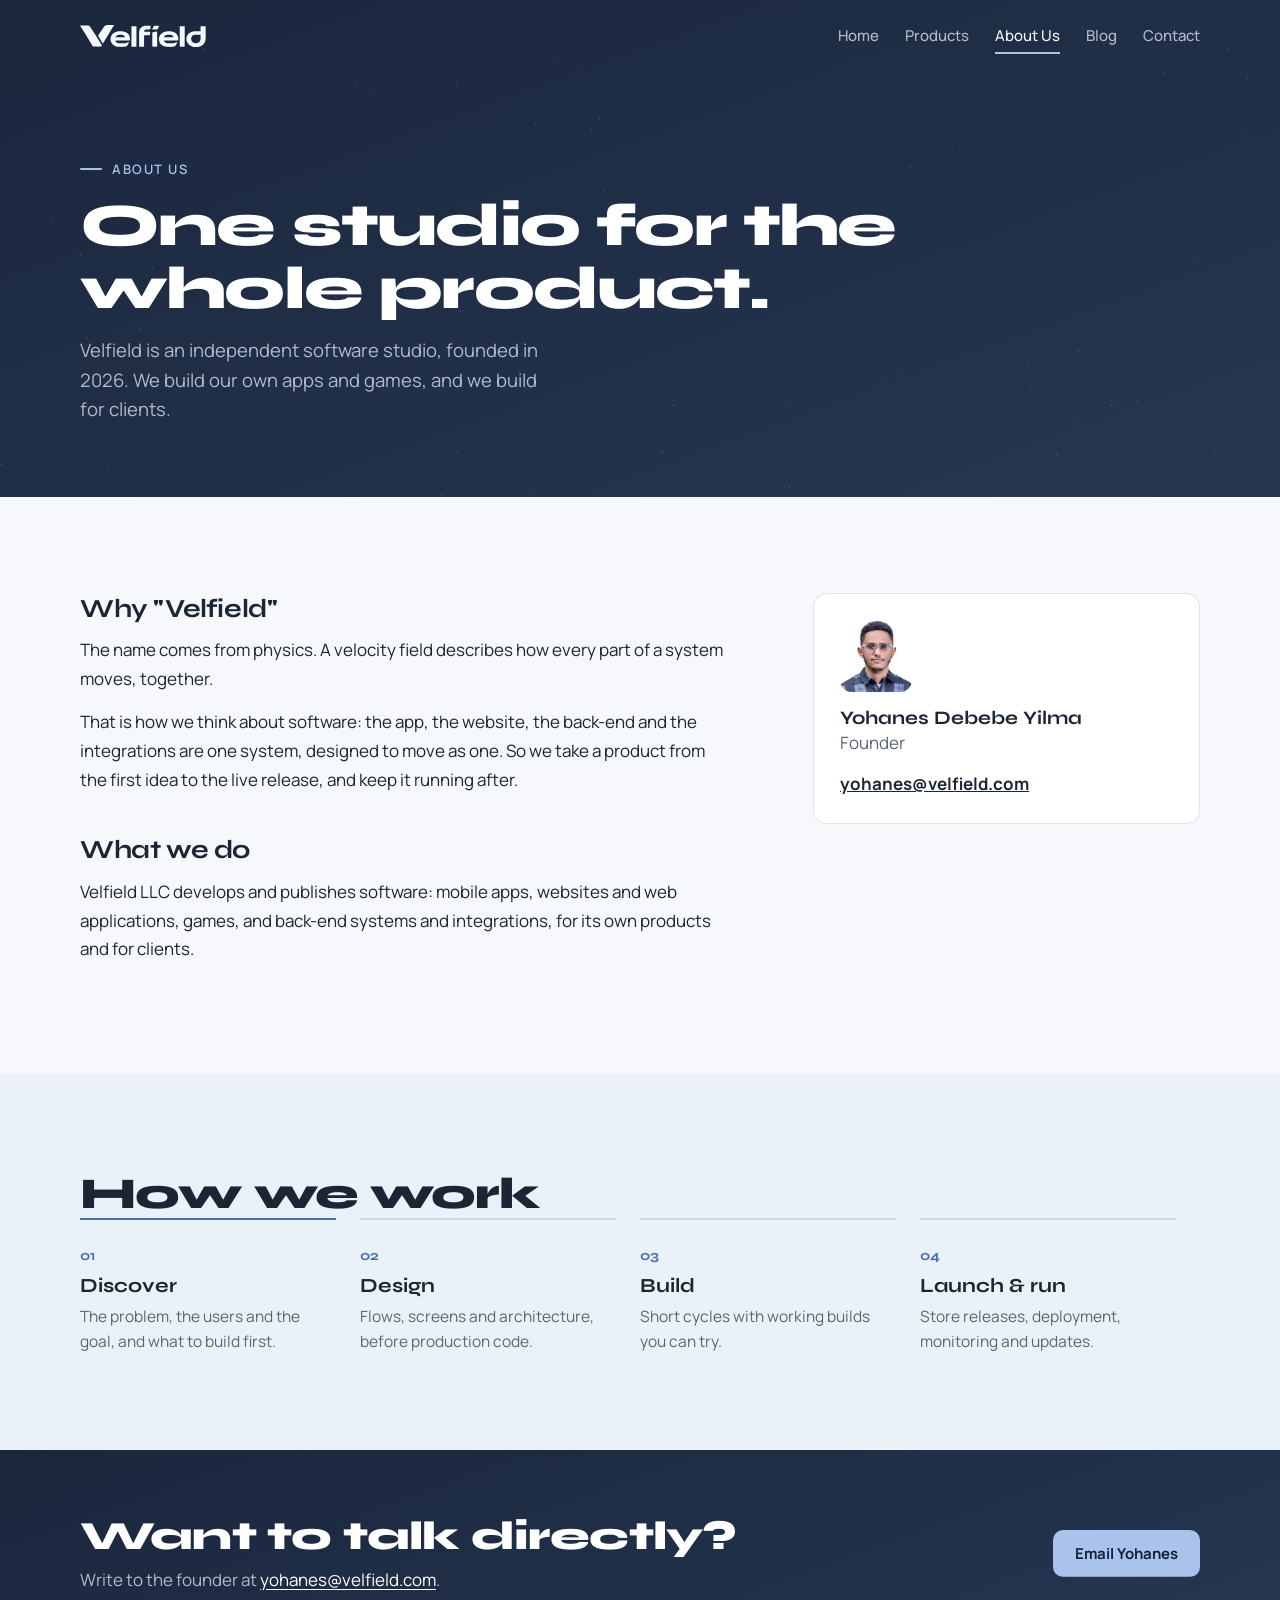
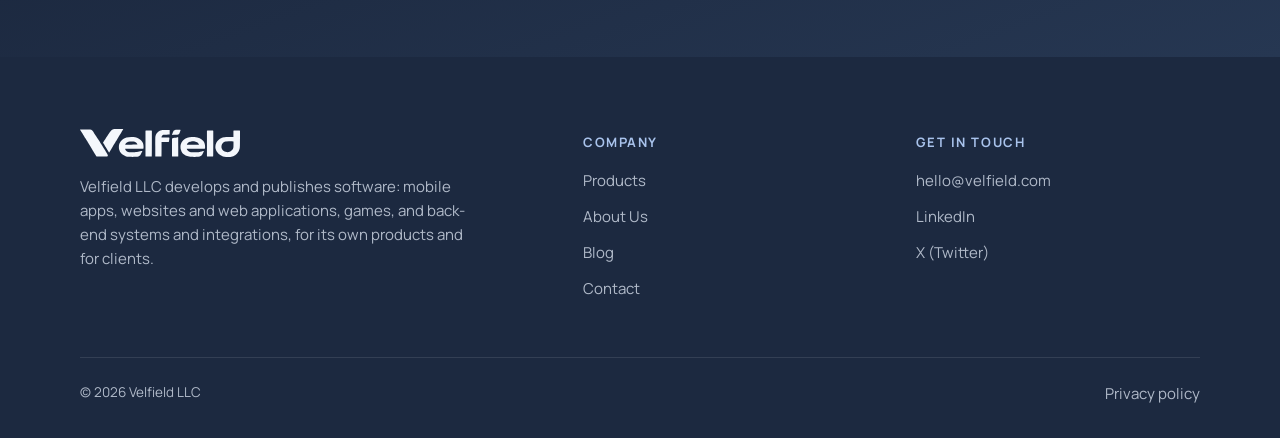
==== about/index.html @ 85342c50 "Soft blue palette: soft navy dark sections, light blue-white pages, muted steel-blue and pale blue a" ====
<!doctype html>
<html lang="en">
<head>
<meta charset="utf-8">
<meta name="viewport" content="width=device-width, initial-scale=1, viewport-fit=cover">
<title>About Us · Velfield</title>
<meta name="description" content="Velfield is an independent software studio founded in 2026 by Yohanes Debebe Yilma.">
<meta name="theme-color" content="#1C2940">
<link rel="canonical" href="https://velfield.com/about/">
<meta property="og:type" content="website">
<meta property="og:site_name" content="Velfield">
<meta property="og:title" content="About Us · Velfield">
<meta property="og:description" content="Velfield is an independent software studio founded in 2026 by Yohanes Debebe Yilma.">
<meta property="og:url" content="https://velfield.com/about/">
<meta property="og:image" content="https://velfield.com/og.png">
<meta property="og:image:width" content="1200">
<meta property="og:image:height" content="630">
<meta name="twitter:card" content="summary_large_image">
<meta name="twitter:site" content="@velfield">
<link rel="icon" href="/favicon.ico" sizes="48x48">
<link rel="icon" href="/favicon.svg" type="image/svg+xml">
<link rel="apple-touch-icon" href="/apple-touch-icon.png">
<link rel="manifest" href="/site.webmanifest">
<link rel="preconnect" href="https://fonts.googleapis.com">
<link rel="preconnect" href="https://fonts.gstatic.com" crossorigin>
<link rel="stylesheet" href="https://fonts.googleapis.com/css2?family=Syne:wght@600;700;800&family=Manrope:wght@400;500;600;700&display=swap">
<link rel="stylesheet" href="/assets/site.css?v=e7aa73ef">
<script>document.documentElement.classList.add('js')</script>
</head>
<body>
<a class="skip" href="#main">Skip to content</a>
<header class="top" id="top">
  <div class="wrap bar">
    <a class="brand" href="/" aria-label="Velfield home"><svg class="wm" viewBox="696 483 2953 517" fill="currentColor" role="img" aria-label="Velfield"><path fill-rule="evenodd" d="M3471.0 998.6C3500.9 994.6 3520.6 989.1 3542.8 978.4C3569.1 965.6 3588.4 949.4 3607.5 923.8C3621.1 905.7 3633.6 880.2 3640.0 857.5C3642.9 847.1 3645.6 835.2 3646.9 827.0C3649.8 808.5 3650.0 799.2 3650.0 659.8L3650.0 516.1L3647.4 514.1C3644.8 512.0 3643.9 512.0 3589.8 512.0L3534.8 512.0L3531.9 514.9L3529.0 517.8L3529.0 573.9L3529.0 630.0L3464.4 630.0C3392.7 630.0 3378.2 630.7 3354.5 635.6C3342.7 638.0 3325.3 643.1 3317.2 646.6C3315.5 647.4 3312.3 648.7 3310.2 649.6C3268.9 667.4 3233.3 699.8 3213.2 738.1C3200.9 761.7 3195.5 783.7 3195.6 810.5C3195.7 826.6 3196.1 830.3 3199.9 849.0C3200.8 853.4 3205.2 867.6 3207.0 871.5C3218.4 897.8 3229.7 914.6 3248.9 933.5C3262.7 947.1 3270.4 953.3 3284.2 962.0C3320.8 984.8 3351.5 995.3 3397.0 1000.4C3405.3 1001.4 3460.1 1000.0 3471.0 998.6ZM1737.0 996.6C1765.1 993.4 1782.1 987.8 1796.0 977.2C1805.6 969.9 1811.4 962.4 1819.0 947.7C1840.8 905.4 1846.0 894.8 1846.0 893.3C1846.0 890.7 1841.9 887.0 1839.0 887.0C1837.6 887.0 1831.7 888.6 1825.9 890.5C1800.6 899.1 1777.4 904.7 1748.5 909.1C1735.7 911.1 1729.5 911.3 1676.3 911.7C1621.0 912.1 1617.5 912.0 1606.0 910.1C1572.8 904.4 1549.3 890.4 1537.2 868.9C1532.4 860.4 1528.6 850.4 1529.4 848.4C1529.9 847.2 1556.5 847.0 1695.5 847.0C1842.0 847.0 1861.4 846.8 1864.0 845.5C1865.7 844.6 1867.0 843.8 1867.1 843.7C1867.1 843.6 1867.7 839.0 1868.5 833.5C1872.3 806.2 1867.8 766.0 1858.2 742.1C1842.8 703.5 1817.8 677.4 1776.1 656.1C1721.7 628.4 1625.1 621.7 1554.6 640.9C1524.3 649.2 1493.5 665.5 1470.8 685.3C1449.5 704.1 1433.4 727.9 1422.6 756.7C1411.6 786.3 1410.6 832.1 1420.2 866.5C1426.9 890.7 1439.5 914.0 1455.5 932.4C1478.1 958.3 1513.5 980.0 1546.9 988.6C1561.8 992.4 1575.4 995.0 1588.0 996.5C1605.2 998.4 1720.1 998.5 1737.0 996.6ZM2878.0 996.5C2901.0 993.9 2917.1 988.5 2931.7 978.8C2944.6 970.2 2948.9 963.5 2974.6 911.7C2979.2 902.5 2983.0 894.1 2983.0 893.2C2983.0 890.2 2980.1 887.0 2977.4 887.0C2976.0 887.0 2966.5 889.7 2956.2 892.9C2933.5 900.1 2925.5 902.2 2908.0 905.4C2874.8 911.5 2874.3 911.5 2810.0 911.5C2745.8 911.5 2746.2 911.5 2726.5 905.8C2708.0 900.5 2691.1 889.5 2681.3 876.5C2676.1 869.6 2669.4 856.3 2668.4 850.8L2667.8 847.0L2831.7 847.0C2951.5 847.0 2996.6 846.7 2999.0 845.9C3004.1 844.1 3005.0 840.6 3005.6 819.2C3006.5 790.5 3004.2 773.3 2995.8 747.1C2990.9 731.8 2981.9 714.5 2973.3 704.0C2937.7 660.2 2885.0 636.5 2811.0 631.0C2784.7 629.1 2745.6 630.4 2725.8 634.0C2722.6 634.5 2717.6 635.4 2714.8 635.9C2704.6 637.7 2691.4 641.2 2678.0 645.6C2618.7 665.5 2574.1 708.7 2558.9 761.0C2553.1 781.0 2551.6 791.6 2551.6 813.5C2551.7 837.3 2553.9 852.2 2560.7 873.0C2563.2 880.6 2569.7 896.7 2571.1 898.5C2571.5 899.0 2573.3 902.2 2575.1 905.5C2584.0 922.0 2602.5 943.2 2618.3 955.1C2627.8 962.2 2647.0 973.7 2657.1 978.4C2677.1 987.4 2703.0 994.0 2731.0 996.9C2735.1 997.4 2767.1 997.8 2802.0 997.9C2851.8 998.0 2868.2 997.7 2878.0 996.5ZM2010.3 992.2C2018.1 991.6 2019.3 991.2 2021.0 989.0C2022.9 986.6 2023.0 981.4 2023.0 752.2L2023.0 517.8L2020.1 514.9L2017.2 512.0L1964.0 512.0L1910.8 512.0L1907.9 514.9L1905.0 517.8L1905.0 752.3C1905.0 981.6 1905.0 986.8 1906.9 989.1L1908.8 991.5L1942.7 992.0C1996.1 992.9 2001.0 992.9 2010.3 992.2ZM2507.8 989.7L2510.0 987.7L2510.0 813.0C2510.0 638.9 2510.0 638.3 2508.0 636.5C2506.1 634.8 2505.2 634.7 2498.2 635.8C2494.0 636.4 2488.5 637.3 2486.0 637.8C2465.4 642.1 2454.5 644.1 2442.0 646.0C2420.4 649.3 2407.9 651.9 2403.9 654.2C2401.9 655.3 2399.1 658.0 2397.7 660.3L2395.0 664.4L2395.0 826.2C2395.0 987.6 2395.0 988.0 2397.0 989.8C2398.9 991.3 2402.8 991.6 2435.8 992.0C2456.0 992.3 2479.9 992.3 2489.0 992.1C2504.0 991.8 2505.7 991.6 2507.8 989.7ZM3151.5 991.7C3152.7 991.3 3154.3 989.7 3155.3 988.1C3156.9 985.4 3157.0 970.5 3157.0 751.5L3157.0 517.8L3154.1 514.9L3151.2 512.0L3098.5 512.0L3045.8 512.0L3042.9 514.9L3040.0 517.8L3040.0 752.7L3040.0 987.7L3042.3 989.8C3044.4 991.8 3045.7 992.0 3062.5 992.2C3097.1 992.8 3149.5 992.5 3151.5 991.7ZM1193.9 990.9C1203.4 987.8 1211.0 978.8 1211.0 970.6C1211.0 962.6 1196.9 936.7 1166.0 888.0C1163.4 883.9 1157.8 874.9 1153.7 868.0C1142.1 848.7 1137.9 841.8 1135.0 837.5C1133.5 835.3 1129.4 828.8 1126.0 823.0C1122.6 817.2 1118.5 810.7 1117.0 808.5C1115.5 806.3 1111.5 799.9 1108.2 794.3C1104.9 788.8 1100.2 781.1 1097.7 777.3C1095.3 773.6 1090.2 765.5 1086.3 759.5C1082.5 753.5 1075.5 742.6 1070.9 735.4C1066.3 728.1 1056.7 713.1 1049.6 701.9C1042.4 690.7 1031.2 673.2 1024.7 663.0C1018.1 652.8 1009.6 639.5 1005.7 633.5C1001.8 627.5 993.9 615.1 988.0 606.0C968.2 575.3 942.5 535.3 938.0 528.0C930.5 515.9 917.8 505.0 903.6 498.5C889.0 491.7 893.9 492.0 791.7 492.0C740.8 492.0 698.5 492.3 697.6 492.6C694.6 493.7 696.0 497.0 705.3 511.3C721.9 536.5 734.6 556.2 741.6 567.5C745.3 573.5 749.8 580.8 751.5 583.5C753.3 586.2 758.8 595.0 763.7 603.0C768.6 611.0 775.7 622.5 779.5 628.5C783.2 634.5 790.6 646.5 795.8 655.0C801.0 663.5 812.5 682.2 821.5 696.5C841.6 728.9 840.9 727.7 875.0 784.5C890.6 810.4 904.9 834.2 907.0 837.5C909.0 840.8 913.1 847.5 916.0 852.5C918.9 857.5 923.6 865.3 926.5 870.0C929.3 874.7 933.4 881.4 935.5 885.0C937.6 888.6 940.9 894.2 943.0 897.5C945.0 900.8 952.7 913.6 960.0 926.0C967.4 938.4 976.6 953.9 980.5 960.5C984.5 967.1 989.2 975.3 991.1 978.8C994.7 985.6 998.5 988.7 1005.5 990.5C1011.7 992.0 1189.2 992.4 1193.9 990.9ZM2199.9 989.1C2202.0 986.2 2202.0 986.0 2202.0 854.6L2202.0 723.0L2265.5 723.0C2333.9 723.0 2331.8 723.1 2336.6 717.8C2338.9 715.3 2341.9 698.0 2346.0 664.1C2348.0 647.0 2347.8 645.1 2344.0 643.0C2342.8 642.4 2317.9 642.0 2272.1 642.0L2202.0 642.0L2202.0 637.0C2202.0 625.8 2207.2 613.1 2215.5 604.2C2221.1 598.1 2227.0 594.4 2236.7 590.7C2242.3 588.6 2244.2 588.6 2295.1 588.0C2345.1 587.5 2347.9 587.4 2349.9 585.6C2352.0 583.7 2352.0 583.1 2352.0 544.5L2352.0 505.3L2349.6 503.1L2347.2 500.9L2283.4 501.3C2215.6 501.7 2215.0 501.8 2195.7 507.0C2175.9 512.3 2163.0 518.1 2146.5 529.1C2118.0 548.2 2096.8 579.5 2090.2 612.5C2086.0 633.0 2086.0 633.8 2086.0 813.0L2086.0 986.7L2088.1 989.4L2090.1 992.0L2144.0 992.0L2197.9 992.0L2199.9 989.1ZM1246.5 900.2C1252.5 889.9 1259.9 877.2 1263.1 872.0C1266.2 866.8 1272.7 855.8 1277.5 847.5C1288.2 829.3 1317.7 779.5 1319.8 776.0C1324.8 768.1 1346.7 731.6 1349.3 727.0C1351.0 724.0 1355.4 716.6 1359.2 710.7C1362.9 704.7 1366.0 699.7 1366.0 699.6C1366.0 699.4 1372.4 688.8 1380.1 675.9C1387.9 663.0 1395.1 650.9 1396.2 649.0C1397.3 647.1 1401.0 641.0 1404.5 635.5C1407.9 630.0 1411.7 623.7 1413.0 621.5C1414.2 619.3 1417.4 614.1 1420.0 610.0C1422.6 605.9 1428.1 596.9 1432.2 590.0C1436.3 583.1 1441.8 574.0 1444.3 569.8C1446.9 565.5 1451.0 558.7 1453.3 554.8C1455.7 550.8 1461.4 541.4 1466.0 534.0C1470.6 526.6 1477.0 516.0 1480.3 510.5C1483.6 505.0 1487.0 499.4 1488.0 498.0C1492.3 491.8 1494.9 485.6 1493.8 484.3C1493.0 483.2 1477.7 483.0 1413.1 483.0C1334.0 483.0 1323.9 483.4 1311.4 486.5C1297.4 490.1 1278.5 502.0 1268.7 513.4C1266.1 516.4 1260.4 524.5 1256.1 531.2C1243.0 551.9 1190.5 630.9 1165.3 668.0C1143.5 700.0 1136.5 710.0 1128.0 721.0C1123.6 726.8 1120.0 732.3 1120.0 733.2C1120.0 734.2 1123.2 740.0 1127.1 746.2C1131.1 752.4 1135.5 759.5 1137.0 762.0C1138.5 764.5 1142.1 770.3 1145.0 775.0C1147.9 779.7 1152.5 787.2 1155.1 791.8C1157.8 796.3 1161.2 801.9 1162.8 804.3C1164.4 806.6 1168.0 812.4 1170.7 817.1C1173.5 821.8 1178.2 829.4 1181.2 834.1C1187.7 844.2 1201.4 866.2 1206.2 874.5C1222.2 901.7 1233.2 919.0 1234.4 919.0C1235.1 919.0 1240.5 910.6 1246.5 900.2ZM3402.0 909.9C3375.6 907.0 3353.7 896.9 3336.7 879.7C3327.1 870.0 3316.5 853.5 3313.6 843.9C3306.9 821.3 3306.2 802.5 3311.5 782.5C3314.7 770.8 3317.4 764.8 3324.3 754.5C3333.4 741.0 3341.7 733.2 3356.1 724.7C3365.0 719.5 3369.3 717.7 3381.9 714.3L3391.5 711.6L3446.5 711.4C3476.8 711.3 3507.9 711.4 3515.8 711.7L3530.0 712.3L3530.0 764.4C3530.0 820.8 3529.7 824.2 3524.4 839.0C3521.0 848.6 3518.9 852.8 3512.7 862.0C3503.2 876.2 3486.6 890.6 3470.5 898.7C3452.4 907.8 3424.5 912.4 3402.0 909.9ZM1531.4 769.9C1532.4 764.8 1538.2 754.1 1543.6 747.7C1554.0 735.0 1569.1 725.1 1586.5 719.3C1607.6 712.3 1613.7 711.5 1646.5 711.6C1670.4 711.6 1674.8 711.9 1684.5 713.9C1699.9 717.0 1712.7 721.6 1723.1 727.6C1730.9 732.2 1741.8 742.6 1747.2 750.7C1751.7 757.5 1756.0 767.4 1756.0 771.0C1756.0 773.0 1754.6 773.0 1643.4 773.0L1530.8 773.0L1531.4 769.9ZM2669.0 772.0C2669.0 769.6 2673.4 759.6 2677.0 754.2C2686.7 739.1 2705.7 725.2 2725.2 719.0C2731.1 717.0 2739.2 715.1 2750.0 712.8C2759.1 711.0 2806.9 711.0 2816.5 712.9C2858.3 721.0 2882.5 738.3 2892.4 766.9C2893.2 769.4 2893.7 771.7 2893.4 772.2C2892.7 773.4 2669.0 773.2 2669.0 772.0ZM2447.1 591.0C2466.6 590.4 2485.8 589.5 2489.8 588.9C2503.6 586.9 2518.6 580.3 2525.2 573.3C2532.0 566.1 2537.1 554.6 2546.0 526.0C2548.3 518.6 2550.6 511.5 2551.1 510.2C2552.4 507.0 2552.2 501.6 2550.8 500.2C2548.9 498.3 2462.6 498.6 2454.7 500.5C2446.5 502.4 2435.0 508.1 2430.0 512.6C2423.8 518.2 2421.0 523.0 2414.0 539.5C2410.6 547.8 2404.9 560.8 2401.4 568.6C2397.9 576.3 2395.0 583.6 2395.0 584.7C2395.0 585.8 2395.9 587.9 2397.1 589.4C2399.5 592.5 2396.8 592.4 2447.1 591.0Z"/></svg></a>
    <nav class="nav" id="nav" aria-label="Main"><a href="/">Home</a><a href="/products/">Products</a><a href="/about/" class="on" aria-current="page">About Us</a><a href="/blog/">Blog</a><a href="/contact/">Contact</a></nav>
    <button class="menu" type="button" aria-expanded="false" aria-controls="nav" aria-label="Menu"><span></span><span></span></button>
  </div>
</header>
<main id="main">
<section class="phero dark">
  <canvas class="flowfield" data-lite="1" aria-hidden="true"></canvas>
  <div class="wrap">
    <span class="eyebrow" data-a="fade-right" style="--ad:0.8s;--dl:0s">About Us</span>
    <h1 data-a="fade-right" style="--ad:0.8s;--dl:0.05s">One studio for the whole product.</h1>
    <p class="lead" data-a="fade-right" style="--ad:0.8s;--dl:0.1s">Velfield is an independent software studio, founded in 2026. We build our own apps and games, and we build for clients.</p>
  </div>
</section>
<section class="band paper">
  <div class="wrap two">
    <div class="prose" data-a="fade-right" style="--ad:0.8s;--dl:0s">
      <h2>Why "Velfield"</h2>
      <p>The name comes from physics. A velocity field describes how every part of a system moves, together.</p>
      <p>That is how we think about software: the app, the website, the back-end and the integrations are one system, designed to move as one. So we take a product from the first idea to the live release, and keep it running after.</p>
      <h2>What we do</h2>
      <p>Velfield LLC develops and publishes software: mobile apps, websites and web applications, games, and back-end systems and integrations, for its own products and for clients.</p>
    </div>
    <aside class="founder" data-a="fade" style="--ad:1.7s;--dl:0s">
      <img class="avatar" src="/assets/founder-sm.jpg" width="240" height="240" alt="Yohanes Debebe Yilma">
      <div><b>Yohanes Debebe Yilma</b><span>Founder</span></div>
      <a href="mailto:yohanes@velfield.com">yohanes@velfield.com</a>
    </aside>
  </div>
</section>
<section class="band tint">
  <div class="wrap">
    <h2 class="sh">How we work</h2>
    <ol class="steps"><li data-a="fade-right" style="--ad:0.6s;--dl:0.0s"><span class="num">01</span><h3>Discover</h3><p>The problem, the users and the goal, and what to build first.</p></li><li data-a="fade-right" style="--ad:0.6s;--dl:0.1s"><span class="num">02</span><h3>Design</h3><p>Flows, screens and architecture, before production code.</p></li><li data-a="fade-right" style="--ad:0.6s;--dl:0.2s"><span class="num">03</span><h3>Build</h3><p>Short cycles with working builds you can try.</p></li><li data-a="fade-right" style="--ad:0.6s;--dl:0.3s"><span class="num">04</span><h3>Launch &amp; run</h3><p>Store releases, deployment, monitoring and updates.</p></li></ol>
  </div>
</section>
<section class="ctaband">
  <div class="wrap ctain">
    <div data-a="fade-right" style="--ad:0.8s;--dl:0s"><h2>Want to talk directly?</h2><p>Write to the founder at <a href="mailto:yohanes@velfield.com">yohanes@velfield.com</a>.</p></div>
    <a data-a="fade-left" style="--ad:.8s;--dl:.1s" class="btn pink" href="mailto:yohanes@velfield.com">Email Yohanes</a>
  </div>
</section>
</main>
<footer class="foot">
  <div class="wrap">
    <div class="fgrid">
      <div class="fbrand">
        <a class="brand" href="/" aria-label="Velfield home"><svg class="wm" viewBox="696 483 2953 517" fill="currentColor" role="img" aria-label="Velfield"><path fill-rule="evenodd" d="M3471.0 998.6C3500.9 994.6 3520.6 989.1 3542.8 978.4C3569.1 965.6 3588.4 949.4 3607.5 923.8C3621.1 905.7 3633.6 880.2 3640.0 857.5C3642.9 847.1 3645.6 835.2 3646.9 827.0C3649.8 808.5 3650.0 799.2 3650.0 659.8L3650.0 516.1L3647.4 514.1C3644.8 512.0 3643.9 512.0 3589.8 512.0L3534.8 512.0L3531.9 514.9L3529.0 517.8L3529.0 573.9L3529.0 630.0L3464.4 630.0C3392.7 630.0 3378.2 630.7 3354.5 635.6C3342.7 638.0 3325.3 643.1 3317.2 646.6C3315.5 647.4 3312.3 648.7 3310.2 649.6C3268.9 667.4 3233.3 699.8 3213.2 738.1C3200.9 761.7 3195.5 783.7 3195.6 810.5C3195.7 826.6 3196.1 830.3 3199.9 849.0C3200.8 853.4 3205.2 867.6 3207.0 871.5C3218.4 897.8 3229.7 914.6 3248.9 933.5C3262.7 947.1 3270.4 953.3 3284.2 962.0C3320.8 984.8 3351.5 995.3 3397.0 1000.4C3405.3 1001.4 3460.1 1000.0 3471.0 998.6ZM1737.0 996.6C1765.1 993.4 1782.1 987.8 1796.0 977.2C1805.6 969.9 1811.4 962.4 1819.0 947.7C1840.8 905.4 1846.0 894.8 1846.0 893.3C1846.0 890.7 1841.9 887.0 1839.0 887.0C1837.6 887.0 1831.7 888.6 1825.9 890.5C1800.6 899.1 1777.4 904.7 1748.5 909.1C1735.7 911.1 1729.5 911.3 1676.3 911.7C1621.0 912.1 1617.5 912.0 1606.0 910.1C1572.8 904.4 1549.3 890.4 1537.2 868.9C1532.4 860.4 1528.6 850.4 1529.4 848.4C1529.9 847.2 1556.5 847.0 1695.5 847.0C1842.0 847.0 1861.4 846.8 1864.0 845.5C1865.7 844.6 1867.0 843.8 1867.1 843.7C1867.1 843.6 1867.7 839.0 1868.5 833.5C1872.3 806.2 1867.8 766.0 1858.2 742.1C1842.8 703.5 1817.8 677.4 1776.1 656.1C1721.7 628.4 1625.1 621.7 1554.6 640.9C1524.3 649.2 1493.5 665.5 1470.8 685.3C1449.5 704.1 1433.4 727.9 1422.6 756.7C1411.6 786.3 1410.6 832.1 1420.2 866.5C1426.9 890.7 1439.5 914.0 1455.5 932.4C1478.1 958.3 1513.5 980.0 1546.9 988.6C1561.8 992.4 1575.4 995.0 1588.0 996.5C1605.2 998.4 1720.1 998.5 1737.0 996.6ZM2878.0 996.5C2901.0 993.9 2917.1 988.5 2931.7 978.8C2944.6 970.2 2948.9 963.5 2974.6 911.7C2979.2 902.5 2983.0 894.1 2983.0 893.2C2983.0 890.2 2980.1 887.0 2977.4 887.0C2976.0 887.0 2966.5 889.7 2956.2 892.9C2933.5 900.1 2925.5 902.2 2908.0 905.4C2874.8 911.5 2874.3 911.5 2810.0 911.5C2745.8 911.5 2746.2 911.5 2726.5 905.8C2708.0 900.5 2691.1 889.5 2681.3 876.5C2676.1 869.6 2669.4 856.3 2668.4 850.8L2667.8 847.0L2831.7 847.0C2951.5 847.0 2996.6 846.7 2999.0 845.9C3004.1 844.1 3005.0 840.6 3005.6 819.2C3006.5 790.5 3004.2 773.3 2995.8 747.1C2990.9 731.8 2981.9 714.5 2973.3 704.0C2937.7 660.2 2885.0 636.5 2811.0 631.0C2784.7 629.1 2745.6 630.4 2725.8 634.0C2722.6 634.5 2717.6 635.4 2714.8 635.9C2704.6 637.7 2691.4 641.2 2678.0 645.6C2618.7 665.5 2574.1 708.7 2558.9 761.0C2553.1 781.0 2551.6 791.6 2551.6 813.5C2551.7 837.3 2553.9 852.2 2560.7 873.0C2563.2 880.6 2569.7 896.7 2571.1 898.5C2571.5 899.0 2573.3 902.2 2575.1 905.5C2584.0 922.0 2602.5 943.2 2618.3 955.1C2627.8 962.2 2647.0 973.7 2657.1 978.4C2677.1 987.4 2703.0 994.0 2731.0 996.9C2735.1 997.4 2767.1 997.8 2802.0 997.9C2851.8 998.0 2868.2 997.7 2878.0 996.5ZM2010.3 992.2C2018.1 991.6 2019.3 991.2 2021.0 989.0C2022.9 986.6 2023.0 981.4 2023.0 752.2L2023.0 517.8L2020.1 514.9L2017.2 512.0L1964.0 512.0L1910.8 512.0L1907.9 514.9L1905.0 517.8L1905.0 752.3C1905.0 981.6 1905.0 986.8 1906.9 989.1L1908.8 991.5L1942.7 992.0C1996.1 992.9 2001.0 992.9 2010.3 992.2ZM2507.8 989.7L2510.0 987.7L2510.0 813.0C2510.0 638.9 2510.0 638.3 2508.0 636.5C2506.1 634.8 2505.2 634.7 2498.2 635.8C2494.0 636.4 2488.5 637.3 2486.0 637.8C2465.4 642.1 2454.5 644.1 2442.0 646.0C2420.4 649.3 2407.9 651.9 2403.9 654.2C2401.9 655.3 2399.1 658.0 2397.7 660.3L2395.0 664.4L2395.0 826.2C2395.0 987.6 2395.0 988.0 2397.0 989.8C2398.9 991.3 2402.8 991.6 2435.8 992.0C2456.0 992.3 2479.9 992.3 2489.0 992.1C2504.0 991.8 2505.7 991.6 2507.8 989.7ZM3151.5 991.7C3152.7 991.3 3154.3 989.7 3155.3 988.1C3156.9 985.4 3157.0 970.5 3157.0 751.5L3157.0 517.8L3154.1 514.9L3151.2 512.0L3098.5 512.0L3045.8 512.0L3042.9 514.9L3040.0 517.8L3040.0 752.7L3040.0 987.7L3042.3 989.8C3044.4 991.8 3045.7 992.0 3062.5 992.2C3097.1 992.8 3149.5 992.5 3151.5 991.7ZM1193.9 990.9C1203.4 987.8 1211.0 978.8 1211.0 970.6C1211.0 962.6 1196.9 936.7 1166.0 888.0C1163.4 883.9 1157.8 874.9 1153.7 868.0C1142.1 848.7 1137.9 841.8 1135.0 837.5C1133.5 835.3 1129.4 828.8 1126.0 823.0C1122.6 817.2 1118.5 810.7 1117.0 808.5C1115.5 806.3 1111.5 799.9 1108.2 794.3C1104.9 788.8 1100.2 781.1 1097.7 777.3C1095.3 773.6 1090.2 765.5 1086.3 759.5C1082.5 753.5 1075.5 742.6 1070.9 735.4C1066.3 728.1 1056.7 713.1 1049.6 701.9C1042.4 690.7 1031.2 673.2 1024.7 663.0C1018.1 652.8 1009.6 639.5 1005.7 633.5C1001.8 627.5 993.9 615.1 988.0 606.0C968.2 575.3 942.5 535.3 938.0 528.0C930.5 515.9 917.8 505.0 903.6 498.5C889.0 491.7 893.9 492.0 791.7 492.0C740.8 492.0 698.5 492.3 697.6 492.6C694.6 493.7 696.0 497.0 705.3 511.3C721.9 536.5 734.6 556.2 741.6 567.5C745.3 573.5 749.8 580.8 751.5 583.5C753.3 586.2 758.8 595.0 763.7 603.0C768.6 611.0 775.7 622.5 779.5 628.5C783.2 634.5 790.6 646.5 795.8 655.0C801.0 663.5 812.5 682.2 821.5 696.5C841.6 728.9 840.9 727.7 875.0 784.5C890.6 810.4 904.9 834.2 907.0 837.5C909.0 840.8 913.1 847.5 916.0 852.5C918.9 857.5 923.6 865.3 926.5 870.0C929.3 874.7 933.4 881.4 935.5 885.0C937.6 888.6 940.9 894.2 943.0 897.5C945.0 900.8 952.7 913.6 960.0 926.0C967.4 938.4 976.6 953.9 980.5 960.5C984.5 967.1 989.2 975.3 991.1 978.8C994.7 985.6 998.5 988.7 1005.5 990.5C1011.7 992.0 1189.2 992.4 1193.9 990.9ZM2199.9 989.1C2202.0 986.2 2202.0 986.0 2202.0 854.6L2202.0 723.0L2265.5 723.0C2333.9 723.0 2331.8 723.1 2336.6 717.8C2338.9 715.3 2341.9 698.0 2346.0 664.1C2348.0 647.0 2347.8 645.1 2344.0 643.0C2342.8 642.4 2317.9 642.0 2272.1 642.0L2202.0 642.0L2202.0 637.0C2202.0 625.8 2207.2 613.1 2215.5 604.2C2221.1 598.1 2227.0 594.4 2236.7 590.7C2242.3 588.6 2244.2 588.6 2295.1 588.0C2345.1 587.5 2347.9 587.4 2349.9 585.6C2352.0 583.7 2352.0 583.1 2352.0 544.5L2352.0 505.3L2349.6 503.1L2347.2 500.9L2283.4 501.3C2215.6 501.7 2215.0 501.8 2195.7 507.0C2175.9 512.3 2163.0 518.1 2146.5 529.1C2118.0 548.2 2096.8 579.5 2090.2 612.5C2086.0 633.0 2086.0 633.8 2086.0 813.0L2086.0 986.7L2088.1 989.4L2090.1 992.0L2144.0 992.0L2197.9 992.0L2199.9 989.1ZM1246.5 900.2C1252.5 889.9 1259.9 877.2 1263.1 872.0C1266.2 866.8 1272.7 855.8 1277.5 847.5C1288.2 829.3 1317.7 779.5 1319.8 776.0C1324.8 768.1 1346.7 731.6 1349.3 727.0C1351.0 724.0 1355.4 716.6 1359.2 710.7C1362.9 704.7 1366.0 699.7 1366.0 699.6C1366.0 699.4 1372.4 688.8 1380.1 675.9C1387.9 663.0 1395.1 650.9 1396.2 649.0C1397.3 647.1 1401.0 641.0 1404.5 635.5C1407.9 630.0 1411.7 623.7 1413.0 621.5C1414.2 619.3 1417.4 614.1 1420.0 610.0C1422.6 605.9 1428.1 596.9 1432.2 590.0C1436.3 583.1 1441.8 574.0 1444.3 569.8C1446.9 565.5 1451.0 558.7 1453.3 554.8C1455.7 550.8 1461.4 541.4 1466.0 534.0C1470.6 526.6 1477.0 516.0 1480.3 510.5C1483.6 505.0 1487.0 499.4 1488.0 498.0C1492.3 491.8 1494.9 485.6 1493.8 484.3C1493.0 483.2 1477.7 483.0 1413.1 483.0C1334.0 483.0 1323.9 483.4 1311.4 486.5C1297.4 490.1 1278.5 502.0 1268.7 513.4C1266.1 516.4 1260.4 524.5 1256.1 531.2C1243.0 551.9 1190.5 630.9 1165.3 668.0C1143.5 700.0 1136.5 710.0 1128.0 721.0C1123.6 726.8 1120.0 732.3 1120.0 733.2C1120.0 734.2 1123.2 740.0 1127.1 746.2C1131.1 752.4 1135.5 759.5 1137.0 762.0C1138.5 764.5 1142.1 770.3 1145.0 775.0C1147.9 779.7 1152.5 787.2 1155.1 791.8C1157.8 796.3 1161.2 801.9 1162.8 804.3C1164.4 806.6 1168.0 812.4 1170.7 817.1C1173.5 821.8 1178.2 829.4 1181.2 834.1C1187.7 844.2 1201.4 866.2 1206.2 874.5C1222.2 901.7 1233.2 919.0 1234.4 919.0C1235.1 919.0 1240.5 910.6 1246.5 900.2ZM3402.0 909.9C3375.6 907.0 3353.7 896.9 3336.7 879.7C3327.1 870.0 3316.5 853.5 3313.6 843.9C3306.9 821.3 3306.2 802.5 3311.5 782.5C3314.7 770.8 3317.4 764.8 3324.3 754.5C3333.4 741.0 3341.7 733.2 3356.1 724.7C3365.0 719.5 3369.3 717.7 3381.9 714.3L3391.5 711.6L3446.5 711.4C3476.8 711.3 3507.9 711.4 3515.8 711.7L3530.0 712.3L3530.0 764.4C3530.0 820.8 3529.7 824.2 3524.4 839.0C3521.0 848.6 3518.9 852.8 3512.7 862.0C3503.2 876.2 3486.6 890.6 3470.5 898.7C3452.4 907.8 3424.5 912.4 3402.0 909.9ZM1531.4 769.9C1532.4 764.8 1538.2 754.1 1543.6 747.7C1554.0 735.0 1569.1 725.1 1586.5 719.3C1607.6 712.3 1613.7 711.5 1646.5 711.6C1670.4 711.6 1674.8 711.9 1684.5 713.9C1699.9 717.0 1712.7 721.6 1723.1 727.6C1730.9 732.2 1741.8 742.6 1747.2 750.7C1751.7 757.5 1756.0 767.4 1756.0 771.0C1756.0 773.0 1754.6 773.0 1643.4 773.0L1530.8 773.0L1531.4 769.9ZM2669.0 772.0C2669.0 769.6 2673.4 759.6 2677.0 754.2C2686.7 739.1 2705.7 725.2 2725.2 719.0C2731.1 717.0 2739.2 715.1 2750.0 712.8C2759.1 711.0 2806.9 711.0 2816.5 712.9C2858.3 721.0 2882.5 738.3 2892.4 766.9C2893.2 769.4 2893.7 771.7 2893.4 772.2C2892.7 773.4 2669.0 773.2 2669.0 772.0ZM2447.1 591.0C2466.6 590.4 2485.8 589.5 2489.8 588.9C2503.6 586.9 2518.6 580.3 2525.2 573.3C2532.0 566.1 2537.1 554.6 2546.0 526.0C2548.3 518.6 2550.6 511.5 2551.1 510.2C2552.4 507.0 2552.2 501.6 2550.8 500.2C2548.9 498.3 2462.6 498.6 2454.7 500.5C2446.5 502.4 2435.0 508.1 2430.0 512.6C2423.8 518.2 2421.0 523.0 2414.0 539.5C2410.6 547.8 2404.9 560.8 2401.4 568.6C2397.9 576.3 2395.0 583.6 2395.0 584.7C2395.0 585.8 2395.9 587.9 2397.1 589.4C2399.5 592.5 2396.8 592.4 2447.1 591.0Z"/></svg></a>
        <p>Velfield LLC develops and publishes software: mobile apps, websites and web applications, games, and back-end systems and integrations, for its own products and for clients.</p>
      </div>
      <nav class="fcol" aria-label="Company"><h2>Company</h2><a href="/products/">Products</a><a href="/about/">About Us</a><a href="/blog/">Blog</a><a href="/contact/">Contact</a></nav>
      <div class="fcol"><h2>Get in touch</h2><a href="mailto:hello@velfield.com">hello@velfield.com</a><a href="https://www.linkedin.com/company/velfield/" rel="me noopener" target="_blank">LinkedIn</a><a href="https://x.com/velfield" rel="me noopener" target="_blank">X (Twitter)</a></div>
    </div>
    <div class="fbase"><span>© 2026 Velfield LLC</span><a href="/privacy/">Privacy policy</a></div>
  </div>
</footer>
<script src="/assets/site.js?v=a40c48cb" defer></script>
</body>
</html>
---- assets/site.css ----
/* Velfield site. Own identity: ink-plum night sky with a berry glow, lavender-white pages, pink accent; Syne headings, Manrope text. */
:root{
  --ink:#1C2940; --navy2:#263752; --pink:#A9C3EC; --pink-d:#4C6FA8;
  --blue:#4C6FA8; --blue-h:#3D5E94; --sky-soft:#A9C3EC; --sky-soft-h:#C2D5F2;
  --light:#F6F8FB; --tint:#EBF1F8; --white:#fff;
  --text:#1B2533; --muted:#5A6576; --rule:rgba(27,37,51,.12);
  --on-dark:#F4F7FC; --on-dark-2:rgba(228,236,248,.74);
  --sky:linear-gradient(160deg,#1A263C 0%,#263752 100%);
  --display:"Syne",system-ui,sans-serif; --body:"Manrope",system-ui,-apple-system,"Segoe UI",sans-serif;
  --wrap:1120px; --r:14px; --ease:cubic-bezier(.2,.7,.2,1);
  color-scheme:light;
}
*{box-sizing:border-box}
html{-webkit-text-size-adjust:100%;scroll-behavior:smooth}
body{margin:0;background:var(--light);color:var(--text);font:400 17px/1.6 var(--body);-webkit-font-smoothing:antialiased}
a{color:inherit}
img,svg{max-width:100%}
h1,h2,h3{font-family:var(--display);text-wrap:balance}
.skip{position:absolute;left:-999px;top:8px;background:var(--blue);color:#fff;padding:10px 16px;border-radius:8px;z-index:100}
.skip:focus{left:16px}
:focus-visible{outline:2px solid currentColor;outline-offset:3px;border-radius:6px}
.wrap{width:100%;max-width:calc(var(--wrap) + 2*max(24px,env(safe-area-inset-left,0px)));margin:0 auto;padding-left:max(24px,env(safe-area-inset-left,0px));padding-right:max(24px,env(safe-area-inset-right,0px))}
.dark{background:var(--sky);color:var(--on-dark)}

/* header: full-width bar, underline for the current page, pink call to action */
.top{position:fixed;inset:0 0 auto;z-index:50;padding-top:env(safe-area-inset-top,0px);transition:background .3s,border-color .3s;border-bottom:1px solid transparent;color:var(--on-dark)}
.top.scrolled{background:rgba(28,41,64,.94);backdrop-filter:blur(12px);-webkit-backdrop-filter:blur(12px);border-color:rgba(255,255,255,.1)}
.bar{display:flex;align-items:center;justify-content:space-between;gap:20px;height:72px}
.brand{display:flex;color:inherit;text-decoration:none}
.top .wm{height:22px;width:auto;display:block}
.nav{display:flex;align-items:center;gap:26px}
.nav a:not(.btn){font:500 15px var(--body);text-decoration:none;color:var(--on-dark-2);padding:6px 0;border-bottom:2px solid transparent;transition:color .2s,border-color .2s}
.nav a:not(.btn):hover{color:var(--on-dark)}
.nav a.on{color:var(--on-dark);border-color:var(--sky-soft)}
.navcta{margin-left:6px;padding:10px 18px!important;font-size:14px!important}
.menu{display:none;width:44px;height:44px;border:1px solid rgba(255,255,255,.25);border-radius:10px;background:transparent;color:inherit;cursor:pointer;padding:0;position:relative}
.menu span{position:absolute;left:12px;right:12px;height:1.6px;background:currentColor;border-radius:2px;transition:transform .25s}
.menu span:first-child{top:17px}.menu span:last-child{top:25px}
@media (max-width:860px){
  .menu{display:block}
  .nav{position:absolute;top:72px;left:0;right:0;flex-direction:column;align-items:stretch;gap:0;background:var(--ink);padding:8px max(24px,env(safe-area-inset-left,0px)) 20px;border-bottom:1px solid rgba(255,255,255,.1);display:none}
  .nav a:not(.btn){padding:14px 0;font-size:17px;border-bottom:1px solid rgba(255,255,255,.08)}
  .nav a.on{color:var(--sky-soft);border-color:rgba(255,255,255,.08);font-weight:700}
  .navcta{margin:16px 0 0;justify-content:center}
  .top.open{background:var(--ink)}
  .top.open .nav{display:flex}
  .top.open .menu span:first-child{transform:translateY(4px) rotate(45deg)}
  .top.open .menu span:last-child{transform:translateY(-4px) rotate(-45deg)}
}

/* buttons */
.btn{display:inline-flex;align-items:center;gap:8px;font:700 15px var(--body);padding:13px 22px;border-radius:10px;text-decoration:none;transition:background .2s,color .2s,border-color .2s}
.btn.pink{background:var(--sky-soft);color:#14213A}
.btn.pink:hover{background:var(--sky-soft-h)}
.pill,.light .btn.pink,.paper .btn.pink{background:var(--blue);color:#fff}
.pill:hover,.light .btn.pink:hover,.paper .btn.pink:hover{background:var(--blue-h)}
.btn.line{border:1.5px solid rgba(255,255,255,.35);color:var(--on-dark)}
.btn.line:hover{border-color:var(--on-dark)}
.pill{display:inline-flex;align-items:center;gap:8px;font:700 15px var(--body);padding:13px 22px;border-radius:10px;text-decoration:none}

/* hero */
.hero{padding:168px 0 112px}
.hgrid{display:grid;grid-template-columns:1.25fr .75fr;gap:64px;align-items:center}
.eyebrow{display:inline-flex;align-items:center;gap:10px;font:600 13px var(--body);letter-spacing:.12em;text-transform:uppercase;color:var(--sky-soft)}
.eyebrow::before{content:"";width:22px;height:2px;background:currentColor;border-radius:2px}
.hero h1{font:800 clamp(38px,5.6vw,68px)/1.02 var(--display);letter-spacing:-.035em;margin:20px 0 22px;color:var(--white)}
.lead{font-size:18.5px;line-height:1.6;margin:0;max-width:44ch;color:var(--on-dark-2)}
.actions{display:flex;flex-wrap:wrap;gap:12px;margin-top:34px}
.stack{display:flex;flex-direction:column;gap:12px}
.chip{display:flex;justify-content:space-between;align-items:center;gap:16px;padding:16px 18px;border-radius:var(--r);background:rgba(255,255,255,.06);border:1px solid rgba(255,255,255,.14)}
.chip b{font:700 17px var(--display)}
.chip span{font-size:13.5px;color:var(--on-dark-2);text-align:right}
.chip.c1{border-left:3px solid var(--pink)}
.c2{margin-left:18px}.c3{margin-left:36px}.c4{margin-left:18px}
.phero{padding:150px 0 72px}
.phero h1{font:800 clamp(36px,5.4vw,60px)/1.05 var(--display);letter-spacing:-.03em;margin:16px 0 16px;color:var(--white)}

/* sections */
.band{padding:96px 0}
.light,.paper{background:var(--light)}
.tint{background:var(--tint)}
.shead{display:grid;grid-template-columns:1fr 1fr;gap:32px;align-items:end;margin-bottom:44px}
.shead h2,.sh{font:800 clamp(30px,4vw,44px)/1.08 var(--display);letter-spacing:-.025em;margin:0;color:var(--text)}
.shead p{margin:0;color:var(--muted);max-width:52ch}
.shead p a{color:var(--text);font-weight:700;text-decoration:none;border-bottom:2px solid var(--blue)}
.center{text-align:center}

/* services: numbered 2x2 */
.svcs{display:grid;grid-template-columns:repeat(2,minmax(0,1fr));gap:0;border-top:1px solid var(--rule)}
.svc{display:grid;grid-template-columns:56px 1fr;gap:12px;padding:30px 28px 30px 0;border-bottom:1px solid var(--rule)}
.svc:nth-child(odd){border-right:1px solid var(--rule)}
.svc:nth-child(even){padding-left:28px}
.snum{font:700 14px var(--display);color:var(--pink-d);padding-top:4px}
.svc h3{font:700 22px/1.2 var(--display);margin:0 0 8px}
.svc p{margin:0;color:var(--muted);font-size:16px}

/* product cards (home) */
.pcards{display:grid;grid-template-columns:repeat(2,minmax(0,1fr));gap:20px}
.pcard{display:flex;flex-direction:column;gap:10px;padding:28px;border-radius:var(--r);background:var(--white);border:1px solid var(--rule);text-decoration:none;transition:border-color .2s,transform .2s}
.pcard:hover{border-color:var(--blue);transform:translateY(-2px)}
.pcard h3{font:800 28px var(--display);margin:6px 0 0;letter-spacing:-.02em}
.pcard p{margin:0;color:var(--muted);flex:1}
.arrow{font-weight:700;color:var(--blue)}
.status{align-self:flex-start;display:inline-block;font:700 12px var(--body);letter-spacing:.04em;padding:5px 10px;border-radius:6px;background:var(--tint);color:var(--text);border:1px solid var(--rule)}
.status.live{background:var(--blue);color:#fff;border-color:var(--blue)}

/* products page rows */
.prods{display:flex;flex-direction:column;gap:20px}
.prod{display:grid;grid-template-columns:.8fr 1.2fr;gap:32px;background:var(--white);border:1px solid var(--rule);border-radius:var(--r);padding:32px;scroll-margin-top:96px}
.prod h3{font:800 30px/1.1 var(--display);margin:12px 0 6px;letter-spacing:-.02em}
.kind{font-size:14px;color:var(--muted)}
.pbody p{margin:0 0 16px}
.tags{display:flex;flex-wrap:wrap;gap:8px;margin-bottom:16px}
.tags span{font:600 13px var(--body);background:var(--tint);color:var(--text);padding:5px 11px;border-radius:6px}
.plinks{display:flex;flex-wrap:wrap;gap:8px 22px}
.plink{font:700 15px var(--body);color:var(--text);text-decoration:none;border-bottom:2px solid var(--blue)}
.plink:hover{color:var(--muted)}

/* steps + principles */
.steps{list-style:none;margin:0;padding:0;display:grid;grid-template-columns:repeat(4,minmax(0,1fr));gap:0;counter-reset:s}
.steps li{padding:0 24px 0 0;position:relative;min-width:0}
.steps li::before{content:"";display:block;height:2px;background:var(--rule);margin-bottom:20px}
.steps li:first-child::before{background:var(--blue)}
.num{font:700 14px var(--display);color:var(--pink-d)}
.steps h3{font:700 20px var(--display);margin:6px 0 6px}
.steps p{margin:0;color:var(--muted);font-size:15.5px}
.pris{display:grid;grid-template-columns:repeat(3,minmax(0,1fr));gap:20px;margin-top:56px}
.pri{background:var(--white);border:1px solid var(--rule);border-radius:var(--r);padding:24px}
.pri h3{font:700 19px var(--display);margin:0 0 6px}
.pri p{margin:0;color:var(--muted);font-size:15.5px}

/* call to action band */
.ctaband{background:var(--sky);color:var(--on-dark);padding:64px 0}
.ctain{display:flex;justify-content:space-between;align-items:center;gap:24px;flex-wrap:wrap}
.ctaband h2{font:800 clamp(28px,3.6vw,40px)/1.1 var(--display);margin:0 0 8px;color:var(--white);letter-spacing:-.02em}
.ctaband p{margin:0;color:var(--on-dark-2)}

/* prose, about, blog, contact */
.two{display:grid;grid-template-columns:1.4fr .8fr;gap:56px;align-items:start}
.two.tight{grid-template-columns:1fr 1fr;margin-top:56px}
.prose{min-width:0}
.prose h2{font:700 26px/1.2 var(--display);margin:0 0 12px;letter-spacing:-.015em}
.prose * + h2{margin-top:40px}
.prose p,.prose li{font-size:17px;line-height:1.7;max-width:65ch}
.prose p{margin:0 0 14px}
.prose ul{padding-left:20px;margin:0}
.prose a{color:var(--blue);font-weight:600;text-decoration-color:var(--blue);text-underline-offset:3px}
.article{max-width:700px}
.founder{background:var(--white);border:1px solid var(--rule);border-radius:var(--r);padding:26px;display:flex;flex-direction:column;gap:14px}
.avatar{width:56px;height:56px;border-radius:12px;background:var(--sky);color:var(--on-dark);display:grid;place-items:center;font:800 18px var(--display)}
.founder b{display:block;font:700 19px var(--display)}
.founder span{color:var(--muted)}
.founder a{font-weight:700}
.posts{display:flex;flex-direction:column;gap:20px;max-width:760px}
.post{background:var(--white);border:1px solid var(--rule);border-radius:var(--r);padding:30px}
.post time{font:600 13px var(--body);letter-spacing:.06em;text-transform:uppercase;color:var(--pink-d)}
.post h2{font:800 28px/1.15 var(--display);margin:8px 0 8px;letter-spacing:-.02em}
.post h2 a{text-decoration:none}
.post h2 a:hover{text-decoration:underline}
.post p{margin:0 0 12px;color:var(--muted)}
.more{font-weight:700;text-decoration:none;border-bottom:2px solid var(--blue)}
.ccards{display:grid;grid-template-columns:repeat(3,minmax(0,1fr));gap:20px}
.ccard{background:var(--white);border:1px solid var(--rule);border-radius:var(--r);padding:26px;display:flex;flex-direction:column;gap:10px;min-width:0}
.ccard h3{margin:0;font:700 20px var(--display)}
.ccard p{margin:0;font-size:15.5px;color:var(--muted);flex:1}
.crow{display:flex;flex-wrap:wrap;gap:10px;align-items:center;margin-top:6px}
.cmail{font:700 16px var(--body);text-decoration:none;border-bottom:2px solid var(--pink);overflow-wrap:anywhere}
.copy{font:600 13px var(--body);border:1px solid var(--rule);background:var(--light);color:var(--text);padding:6px 12px;border-radius:8px;cursor:pointer}
.copy:hover{border-color:var(--blue)}

/* footer */
.foot{background:var(--ink);color:var(--on-dark-2);padding:72px 0 32px}
.fgrid{display:grid;grid-template-columns:1.6fr 1fr 1fr;gap:48px}
.fbrand{display:flex;flex-direction:column;gap:18px;align-items:flex-start}
.foot .wm{height:28px;width:auto;display:block;color:var(--on-dark)}
.fbrand p{margin:0;max-width:44ch;font-size:15px}
.fcol{display:flex;flex-direction:column;gap:12px}
.fcol h2{font:700 13px var(--body);letter-spacing:.12em;text-transform:uppercase;color:var(--sky-soft);margin:4px 0 6px}
.foot a{text-decoration:none;color:var(--on-dark-2);font-size:15px;transition:color .2s}
.foot a:hover{color:var(--on-dark)}
.fbase{display:flex;justify-content:space-between;flex-wrap:wrap;gap:10px;margin-top:56px;padding-top:24px;border-top:1px solid rgba(255,255,255,.1);font-size:13.5px}

/* smooth cross-page navigation instead of a white flash; no load animations */
@view-transition{navigation:auto}
::view-transition-old(root),::view-transition-new(root){animation-duration:.18s}
@media (prefers-reduced-motion:reduce){.pcard:hover{transform:none}html{scroll-behavior:auto}@view-transition{navigation:none}}

/* responsive */
@media (max-width:980px){
  .hgrid{grid-template-columns:1fr;gap:44px}
  .stack{max-width:520px}
  .steps{grid-template-columns:repeat(2,minmax(0,1fr));row-gap:32px}
}
@media (max-width:760px){
  .hero{padding:128px 0 80px}.phero{padding:124px 0 56px}
  .band{padding:72px 0}
  .shead,.two,.two.tight,.prod,.fgrid,.pcards,.pris,.ccards{grid-template-columns:1fr}
  .shead{gap:14px}
  .svcs{grid-template-columns:1fr}
  .svc,.svc:nth-child(even),.svc:nth-child(odd){padding:24px 0;border-right:0}
  .c2,.c3,.c4{margin-left:0}
  .prod{padding:24px;gap:16px}
}
@media (max-width:460px){.steps{grid-template-columns:1fr}}
.ctaband + .foot{border-top:1px solid rgba(255,255,255,.12)}
/* founder split (photo left, text right) */
.split{display:grid;grid-template-columns:300px 1fr;gap:56px;align-items:center;max-width:900px;margin-inline:auto}
.photo{margin:0;border-radius:18px;overflow:hidden;aspect-ratio:1/1;background:#fff;max-width:100%;box-shadow:0 24px 50px -30px rgba(0,0,0,.35)}
.photo img{width:100%;height:100%;object-fit:cover;display:block}
.kicker{font:700 13px var(--body);letter-spacing:.12em;text-transform:uppercase;color:var(--muted)}
.splitcopy h2{font:800 clamp(26px,3vw,34px)/1.1 var(--display);letter-spacing:-.025em;margin:12px 0 18px}
.splitcopy p{margin:0 0 14px;color:var(--muted);max-width:50ch}
.sig{display:flex;flex-direction:column;margin:22px 0 22px!important;color:var(--text)!important}
.sig span{color:var(--muted);font-size:15px}
.textlink{font-weight:700;text-decoration:none;border-bottom:2px solid var(--blue)}
img.avatar{width:72px;height:72px;border-radius:12px;object-fit:cover}
.tint .svc{border-color:rgba(27,37,51,.14)}
@media (max-width:760px){.split{grid-template-columns:1fr;gap:28px}.photo{max-width:220px}}
/* ---- light life ---- */
.hero{position:relative;overflow:hidden}
.hero .wrap{position:relative;z-index:1}
.chip{position:relative;transition:background .5s,border-color .5s}
.chip.c1{border-left:1px solid rgba(255,255,255,.14)}
.chip::before{content:"";position:absolute;left:-1px;top:10px;bottom:10px;width:2px;border-radius:2px;background:var(--sky-soft);opacity:0;transition:opacity .5s}
.chip.lit{background:rgba(255,255,255,.11);border-color:rgba(255,255,255,.3)}
.chip.lit::before{opacity:1}
.arrow,.textlink,.shead p a{transition:letter-spacing .25s}
.pcard:hover .arrow,.textlink:hover{letter-spacing:.02em}
.svc{transition:background .25s}
.svc:hover{background:rgba(76,111,168,.05)}
.pri,.ccard,.post,.prod{transition:border-color .25s,transform .25s}
.pri:hover,.ccard:hover,.post:hover{border-color:rgba(76,111,168,.55)}
@media (prefers-reduced-motion:no-preference){
    @keyframes flow{to{stroke-dashoffset:-340}}
}
.sig a{margin-top:6px;font-weight:600;color:var(--text);text-decoration:none;border-bottom:1px solid var(--text);align-self:flex-start;font-size:15px}
.phero{position:relative;overflow:hidden}
.phero .wrap{position:relative;z-index:1}
.flowfield{position:absolute;inset:0;width:100%;height:100%;pointer-events:none;display:block}
.ctaband p a{color:#fff;text-decoration:underline;text-underline-offset:3px}
.chip{background:rgba(31,45,70,.94)}
.chip.lit{background:rgba(46,66,98,.97);border-color:rgba(169,195,236,.55)}
/* scroll choreography (each element animates once, like an "animate on scroll" site) */
body{overflow-x:clip}
@media (prefers-reduced-motion:no-preference){
  html.js [data-a]{opacity:0;transition:opacity var(--ad,.8s) ease var(--dl,0s),transform var(--ad,.8s) ease var(--dl,0s),clip-path var(--ad,.8s) ease var(--dl,0s)}
  html.js [data-a=fade-right]{transform:translateX(-36px)}
  html.js [data-a=fade-left]{transform:translateX(36px)}
  html.js [data-a=fade-up]{transform:translateY(26px)}
  html.js [data-a=fade-down]{transform:translateY(-22px)}
  html.js [data-a=clip-down]{opacity:1;clip-path:inset(0 0 100% 0)}
  html.js [data-a].on{opacity:1;transform:none;clip-path:inset(0 0 0 0)}
}
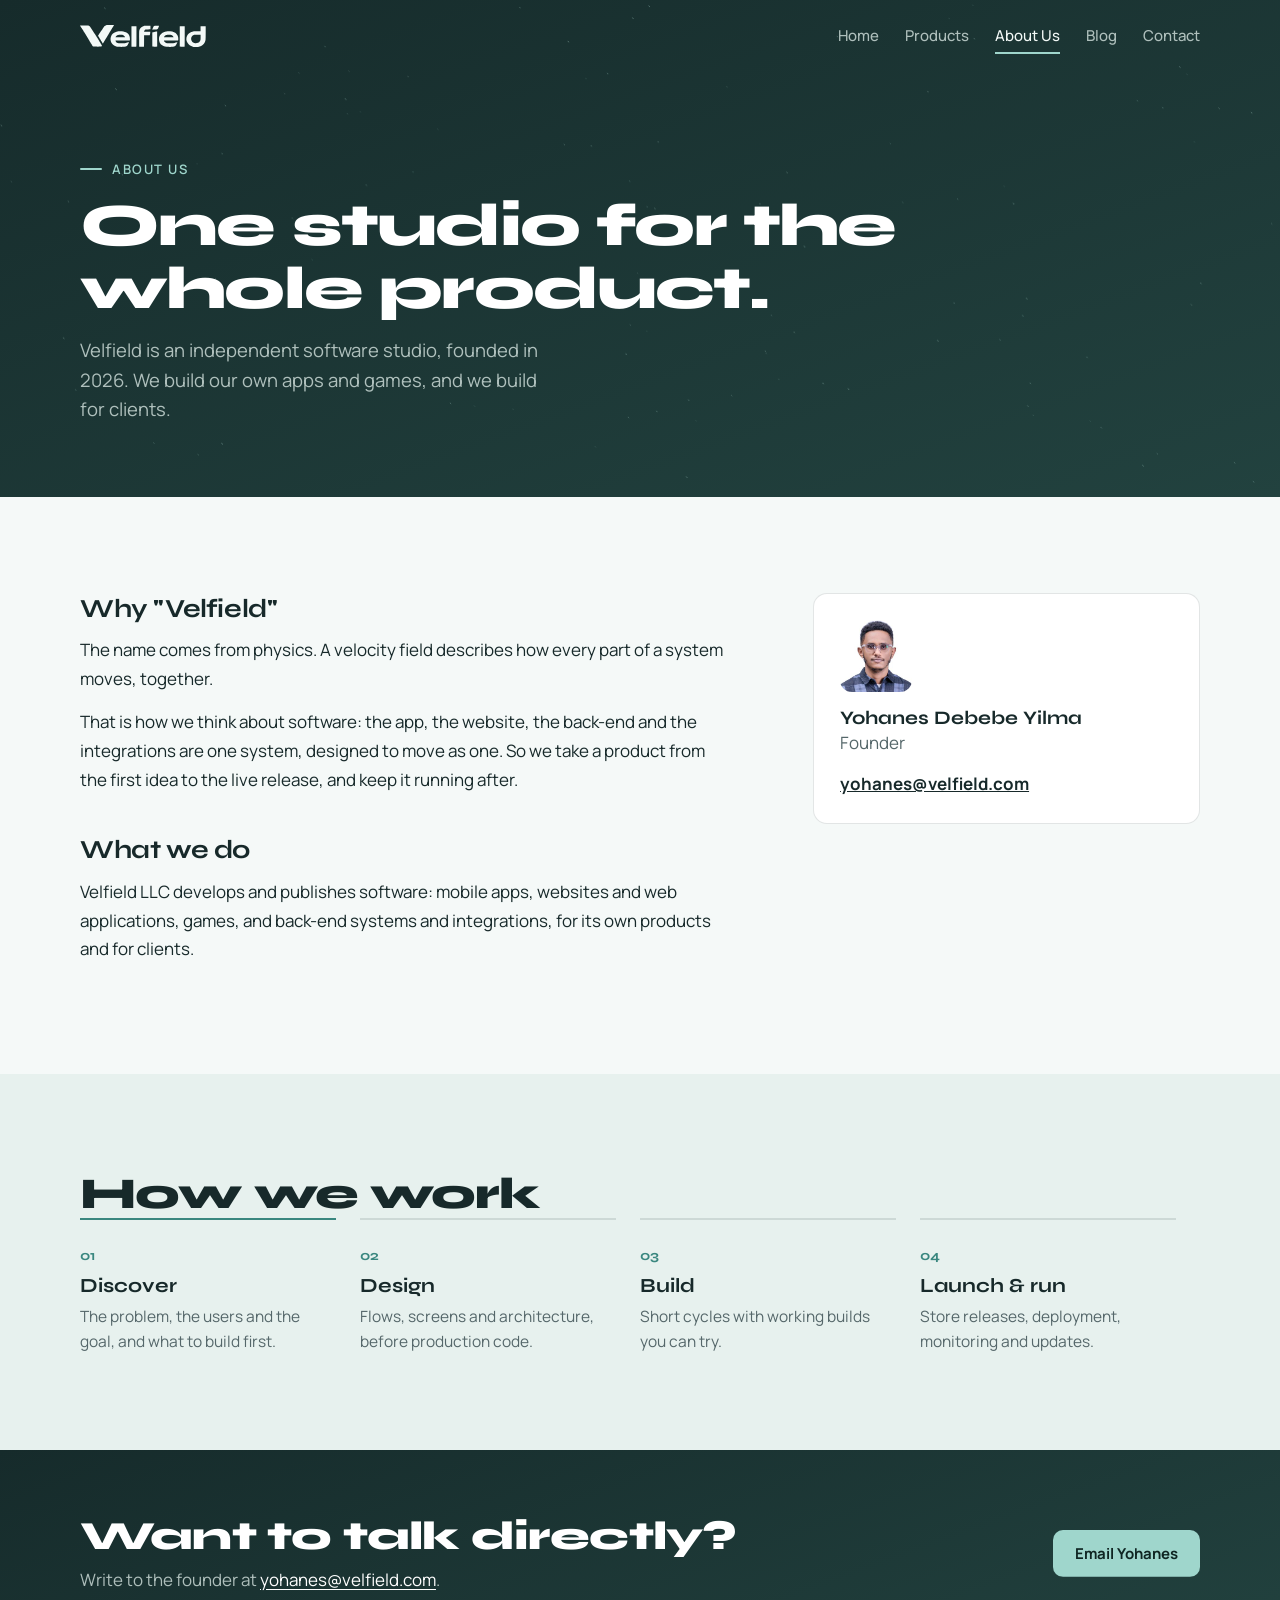
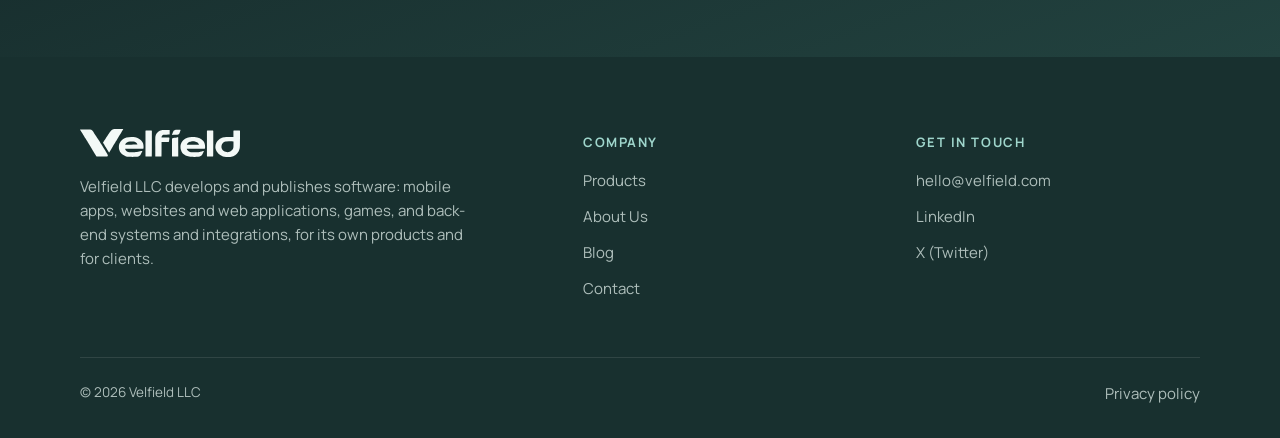
==== commit 5523207d: "Soft blue-green palette Co-Authored-By: Claude Opus 5.5 <noreply@anthropic.com>" ====
--- a/about/index.html
+++ b/about/index.html
@@ -5,7 +5,7 @@
 <meta name="viewport" content="width=device-width, initial-scale=1, viewport-fit=cover">
 <title>About Us · Velfield</title>
 <meta name="description" content="Velfield is an independent software studio founded in 2026 by Yohanes Debebe Yilma.">
-<meta name="theme-color" content="#1C2940">
+<meta name="theme-color" content="#18302F">
 <link rel="canonical" href="https://velfield.com/about/">
 <meta property="og:type" content="website">
 <meta property="og:site_name" content="Velfield">
@@ -24,7 +24,7 @@
 <link rel="preconnect" href="https://fonts.googleapis.com">
 <link rel="preconnect" href="https://fonts.gstatic.com" crossorigin>
 <link rel="stylesheet" href="https://fonts.googleapis.com/css2?family=Syne:wght@600;700;800&family=Manrope:wght@400;500;600;700&display=swap">
-<link rel="stylesheet" href="/assets/site.css?v=e7aa73ef">
+<link rel="stylesheet" href="/assets/site.css?v=036dca1c">
 <script>document.documentElement.classList.add('js')</script>
 </head>
 <body>
@@ -87,6 +87,6 @@
     <div class="fbase"><span>© 2026 Velfield LLC</span><a href="/privacy/">Privacy policy</a></div>
   </div>
 </footer>
-<script src="/assets/site.js?v=a40c48cb" defer></script>
+<script src="/assets/site.js?v=f80b42b0" defer></script>
 </body>
 </html>
--- a/assets/site.css
+++ b/assets/site.css
@@ -1,11 +1,11 @@
 /* Velfield site. Own identity: ink-plum night sky with a berry glow, lavender-white pages, pink accent; Syne headings, Manrope text. */
 :root{
-  --ink:#1C2940; --navy2:#263752; --pink:#A9C3EC; --pink-d:#4C6FA8;
-  --blue:#4C6FA8; --blue-h:#3D5E94; --sky-soft:#A9C3EC; --sky-soft-h:#C2D5F2;
-  --light:#F6F8FB; --tint:#EBF1F8; --white:#fff;
-  --text:#1B2533; --muted:#5A6576; --rule:rgba(27,37,51,.12);
-  --on-dark:#F4F7FC; --on-dark-2:rgba(228,236,248,.74);
-  --sky:linear-gradient(160deg,#1A263C 0%,#263752 100%);
+  --ink:#18302F; --navy2:#224240; --pink:#9FD6CC; --pink-d:#3A877F;
+  --blue:#3A877F; --blue-h:#2F716A; --sky-soft:#9FD6CC; --sky-soft-h:#BDE5DD;
+  --light:#F5F9F8; --tint:#E7F1EE; --white:#fff;
+  --text:#17292A; --muted:#55676A; --rule:rgba(23,41,42,.12);
+  --on-dark:#F3F9F7; --on-dark-2:rgba(226,240,236,.74);
+  --sky:linear-gradient(160deg,#162B2B 0%,#22423F 100%);
   --display:"Syne",system-ui,sans-serif; --body:"Manrope",system-ui,-apple-system,"Segoe UI",sans-serif;
   --wrap:1120px; --r:14px; --ease:cubic-bezier(.2,.7,.2,1);
   color-scheme:light;
@@ -24,7 +24,7 @@
 
 /* header: full-width bar, underline for the current page, pink call to action */
 .top{position:fixed;inset:0 0 auto;z-index:50;padding-top:env(safe-area-inset-top,0px);transition:background .3s,border-color .3s;border-bottom:1px solid transparent;color:var(--on-dark)}
-.top.scrolled{background:rgba(28,41,64,.94);backdrop-filter:blur(12px);-webkit-backdrop-filter:blur(12px);border-color:rgba(255,255,255,.1)}
+.top.scrolled{background:rgba(24,48,47,.94);backdrop-filter:blur(12px);-webkit-backdrop-filter:blur(12px);border-color:rgba(255,255,255,.1)}
 .bar{display:flex;align-items:center;justify-content:space-between;gap:20px;height:72px}
 .brand{display:flex;color:inherit;text-decoration:none}
 .top .wm{height:22px;width:auto;display:block}
@@ -50,7 +50,7 @@
 
 /* buttons */
 .btn{display:inline-flex;align-items:center;gap:8px;font:700 15px var(--body);padding:13px 22px;border-radius:10px;text-decoration:none;transition:background .2s,color .2s,border-color .2s}
-.btn.pink{background:var(--sky-soft);color:#14213A}
+.btn.pink{background:var(--sky-soft);color:#0F2522}
 .btn.pink:hover{background:var(--sky-soft-h)}
 .pill,.light .btn.pink,.paper .btn.pink{background:var(--blue);color:#fff}
 .pill:hover,.light .btn.pink:hover,.paper .btn.pink:hover{background:var(--blue-h)}
@@ -214,7 +214,7 @@
 .sig span{color:var(--muted);font-size:15px}
 .textlink{font-weight:700;text-decoration:none;border-bottom:2px solid var(--blue)}
 img.avatar{width:72px;height:72px;border-radius:12px;object-fit:cover}
-.tint .svc{border-color:rgba(27,37,51,.14)}
+.tint .svc{border-color:rgba(23,41,42,.14)}
 @media (max-width:760px){.split{grid-template-columns:1fr;gap:28px}.photo{max-width:220px}}
 /* ---- light life ---- */
 .hero{position:relative;overflow:hidden}
@@ -227,9 +227,9 @@
 .arrow,.textlink,.shead p a{transition:letter-spacing .25s}
 .pcard:hover .arrow,.textlink:hover{letter-spacing:.02em}
 .svc{transition:background .25s}
-.svc:hover{background:rgba(76,111,168,.05)}
+.svc:hover{background:rgba(58,135,127,.06)}
 .pri,.ccard,.post,.prod{transition:border-color .25s,transform .25s}
-.pri:hover,.ccard:hover,.post:hover{border-color:rgba(76,111,168,.55)}
+.pri:hover,.ccard:hover,.post:hover{border-color:rgba(58,135,127,.55)}
 @media (prefers-reduced-motion:no-preference){
     @keyframes flow{to{stroke-dashoffset:-340}}
 }
@@ -238,8 +238,8 @@
 .phero .wrap{position:relative;z-index:1}
 .flowfield{position:absolute;inset:0;width:100%;height:100%;pointer-events:none;display:block}
 .ctaband p a{color:#fff;text-decoration:underline;text-underline-offset:3px}
-.chip{background:rgba(31,45,70,.94)}
-.chip.lit{background:rgba(46,66,98,.97);border-color:rgba(169,195,236,.55)}
+.chip{background:rgba(29,56,54,.94)}
+.chip.lit{background:rgba(42,76,72,.97);border-color:rgba(159,214,204,.55)}
 /* scroll choreography (each element animates once, like an "animate on scroll" site) */
 body{overflow-x:clip}
 @media (prefers-reduced-motion:no-preference){
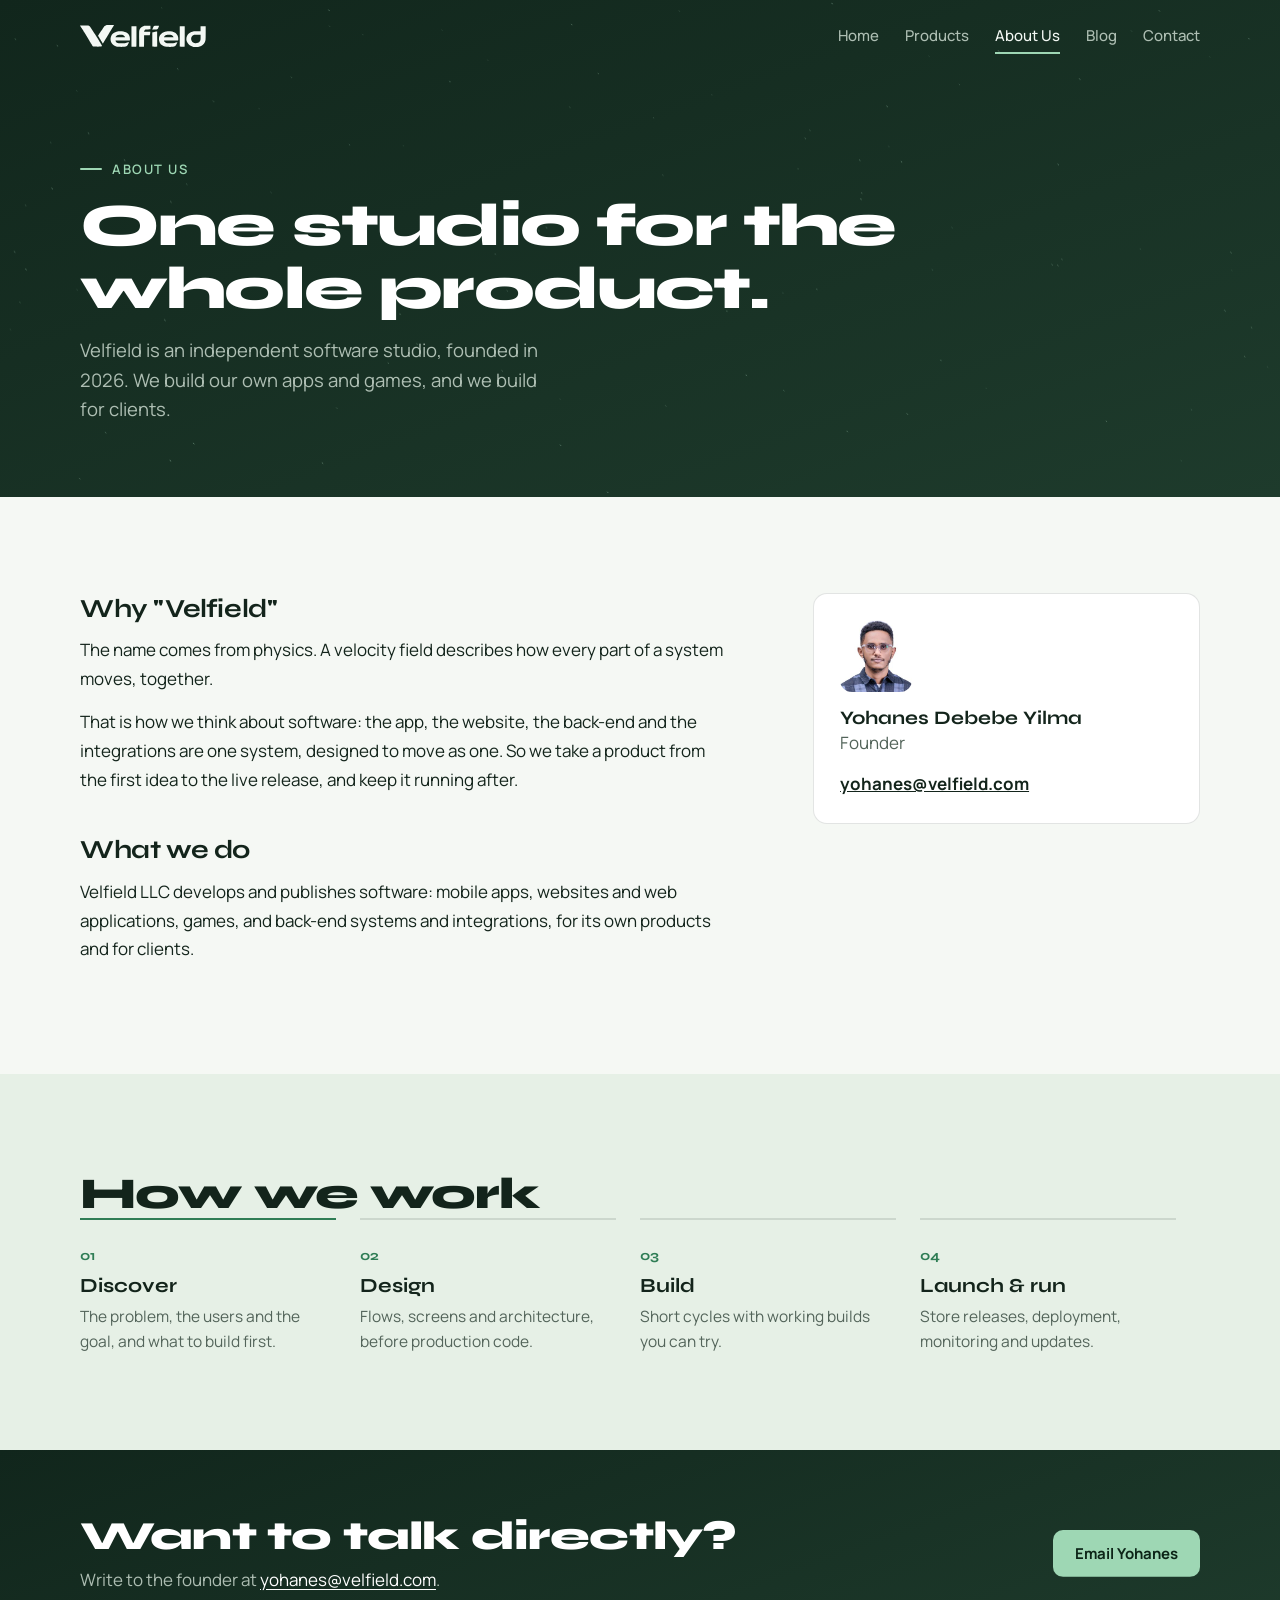
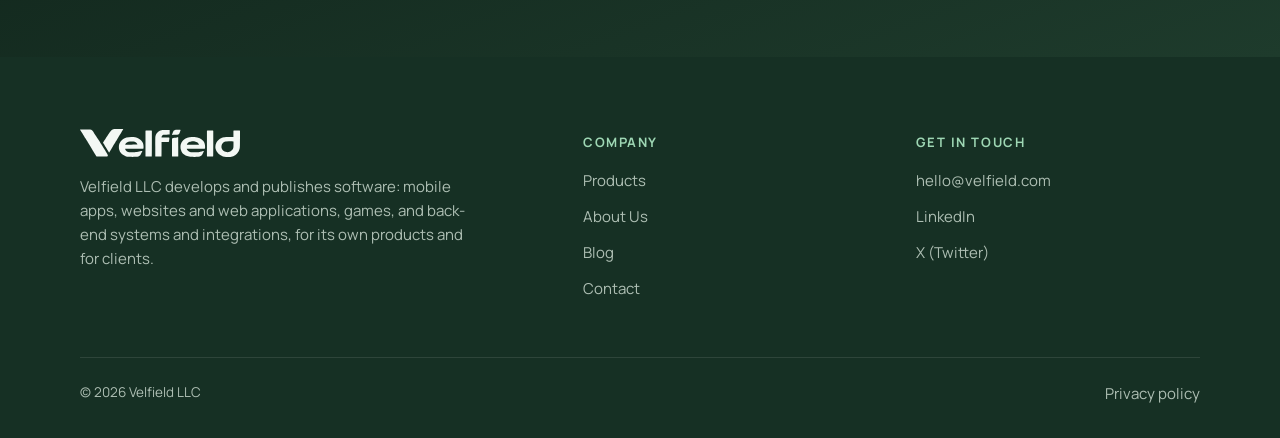
==== commit ae98377c: "Forest green palette (passes WCAG AA for links and buttons) Co-Authored-By: Claude Opus 5.5 <noreply" ====
--- a/about/index.html
+++ b/about/index.html
@@ -5,7 +5,7 @@
 <meta name="viewport" content="width=device-width, initial-scale=1, viewport-fit=cover">
 <title>About Us · Velfield</title>
 <meta name="description" content="Velfield is an independent software studio founded in 2026 by Yohanes Debebe Yilma.">
-<meta name="theme-color" content="#18302F">
+<meta name="theme-color" content="#163024">
 <link rel="canonical" href="https://velfield.com/about/">
 <meta property="og:type" content="website">
 <meta property="og:site_name" content="Velfield">
@@ -24,7 +24,7 @@
 <link rel="preconnect" href="https://fonts.googleapis.com">
 <link rel="preconnect" href="https://fonts.gstatic.com" crossorigin>
 <link rel="stylesheet" href="https://fonts.googleapis.com/css2?family=Syne:wght@600;700;800&family=Manrope:wght@400;500;600;700&display=swap">
-<link rel="stylesheet" href="/assets/site.css?v=036dca1c">
+<link rel="stylesheet" href="/assets/site.css?v=bec57eb8">
 <script>document.documentElement.classList.add('js')</script>
 </head>
 <body>
@@ -87,6 +87,6 @@
     <div class="fbase"><span>© 2026 Velfield LLC</span><a href="/privacy/">Privacy policy</a></div>
   </div>
 </footer>
-<script src="/assets/site.js?v=f80b42b0" defer></script>
+<script src="/assets/site.js?v=22f478b2" defer></script>
 </body>
 </html>
--- a/assets/site.css
+++ b/assets/site.css
@@ -1,11 +1,11 @@
 /* Velfield site. Own identity: ink-plum night sky with a berry glow, lavender-white pages, pink accent; Syne headings, Manrope text. */
 :root{
-  --ink:#18302F; --navy2:#224240; --pink:#9FD6CC; --pink-d:#3A877F;
-  --blue:#3A877F; --blue-h:#2F716A; --sky-soft:#9FD6CC; --sky-soft-h:#BDE5DD;
-  --light:#F5F9F8; --tint:#E7F1EE; --white:#fff;
-  --text:#17292A; --muted:#55676A; --rule:rgba(23,41,42,.12);
-  --on-dark:#F3F9F7; --on-dark-2:rgba(226,240,236,.74);
-  --sky:linear-gradient(160deg,#162B2B 0%,#22423F 100%);
+  --ink:#163024; --navy2:#1E3B2C; --pink:#9ED7B4; --pink-d:#2F7D55;
+  --blue:#2F7D55; --blue-h:#266847; --sky-soft:#9ED7B4; --sky-soft-h:#BDE5CC;
+  --light:#F5F8F4; --tint:#E6F0E6; --white:#fff;
+  --text:#13241B; --muted:#53645A; --rule:rgba(19,36,27,.12);
+  --on-dark:#F3F8F4; --on-dark-2:rgba(226,240,230,.74);
+  --sky:linear-gradient(160deg,#11261C 0%,#1E3B2C 100%);
   --display:"Syne",system-ui,sans-serif; --body:"Manrope",system-ui,-apple-system,"Segoe UI",sans-serif;
   --wrap:1120px; --r:14px; --ease:cubic-bezier(.2,.7,.2,1);
   color-scheme:light;
@@ -24,7 +24,7 @@
 
 /* header: full-width bar, underline for the current page, pink call to action */
 .top{position:fixed;inset:0 0 auto;z-index:50;padding-top:env(safe-area-inset-top,0px);transition:background .3s,border-color .3s;border-bottom:1px solid transparent;color:var(--on-dark)}
-.top.scrolled{background:rgba(24,48,47,.94);backdrop-filter:blur(12px);-webkit-backdrop-filter:blur(12px);border-color:rgba(255,255,255,.1)}
+.top.scrolled{background:rgba(22,48,36,.94);backdrop-filter:blur(12px);-webkit-backdrop-filter:blur(12px);border-color:rgba(255,255,255,.1)}
 .bar{display:flex;align-items:center;justify-content:space-between;gap:20px;height:72px}
 .brand{display:flex;color:inherit;text-decoration:none}
 .top .wm{height:22px;width:auto;display:block}
@@ -50,7 +50,7 @@
 
 /* buttons */
 .btn{display:inline-flex;align-items:center;gap:8px;font:700 15px var(--body);padding:13px 22px;border-radius:10px;text-decoration:none;transition:background .2s,color .2s,border-color .2s}
-.btn.pink{background:var(--sky-soft);color:#0F2522}
+.btn.pink{background:var(--sky-soft);color:#0C2417}
 .btn.pink:hover{background:var(--sky-soft-h)}
 .pill,.light .btn.pink,.paper .btn.pink{background:var(--blue);color:#fff}
 .pill:hover,.light .btn.pink:hover,.paper .btn.pink:hover{background:var(--blue-h)}
@@ -214,7 +214,7 @@
 .sig span{color:var(--muted);font-size:15px}
 .textlink{font-weight:700;text-decoration:none;border-bottom:2px solid var(--blue)}
 img.avatar{width:72px;height:72px;border-radius:12px;object-fit:cover}
-.tint .svc{border-color:rgba(23,41,42,.14)}
+.tint .svc{border-color:rgba(19,36,27,.14)}
 @media (max-width:760px){.split{grid-template-columns:1fr;gap:28px}.photo{max-width:220px}}
 /* ---- light life ---- */
 .hero{position:relative;overflow:hidden}
@@ -227,9 +227,9 @@
 .arrow,.textlink,.shead p a{transition:letter-spacing .25s}
 .pcard:hover .arrow,.textlink:hover{letter-spacing:.02em}
 .svc{transition:background .25s}
-.svc:hover{background:rgba(58,135,127,.06)}
+.svc:hover{background:rgba(47,125,85,.06)}
 .pri,.ccard,.post,.prod{transition:border-color .25s,transform .25s}
-.pri:hover,.ccard:hover,.post:hover{border-color:rgba(58,135,127,.55)}
+.pri:hover,.ccard:hover,.post:hover{border-color:rgba(47,125,85,.55)}
 @media (prefers-reduced-motion:no-preference){
     @keyframes flow{to{stroke-dashoffset:-340}}
 }
@@ -238,8 +238,8 @@
 .phero .wrap{position:relative;z-index:1}
 .flowfield{position:absolute;inset:0;width:100%;height:100%;pointer-events:none;display:block}
 .ctaband p a{color:#fff;text-decoration:underline;text-underline-offset:3px}
-.chip{background:rgba(29,56,54,.94)}
-.chip.lit{background:rgba(42,76,72,.97);border-color:rgba(159,214,204,.55)}
+.chip{background:rgba(27,55,41,.94)}
+.chip.lit{background:rgba(39,74,56,.97);border-color:rgba(158,215,180,.55)}
 /* scroll choreography (each element animates once, like an "animate on scroll" site) */
 body{overflow-x:clip}
 @media (prefers-reduced-motion:no-preference){
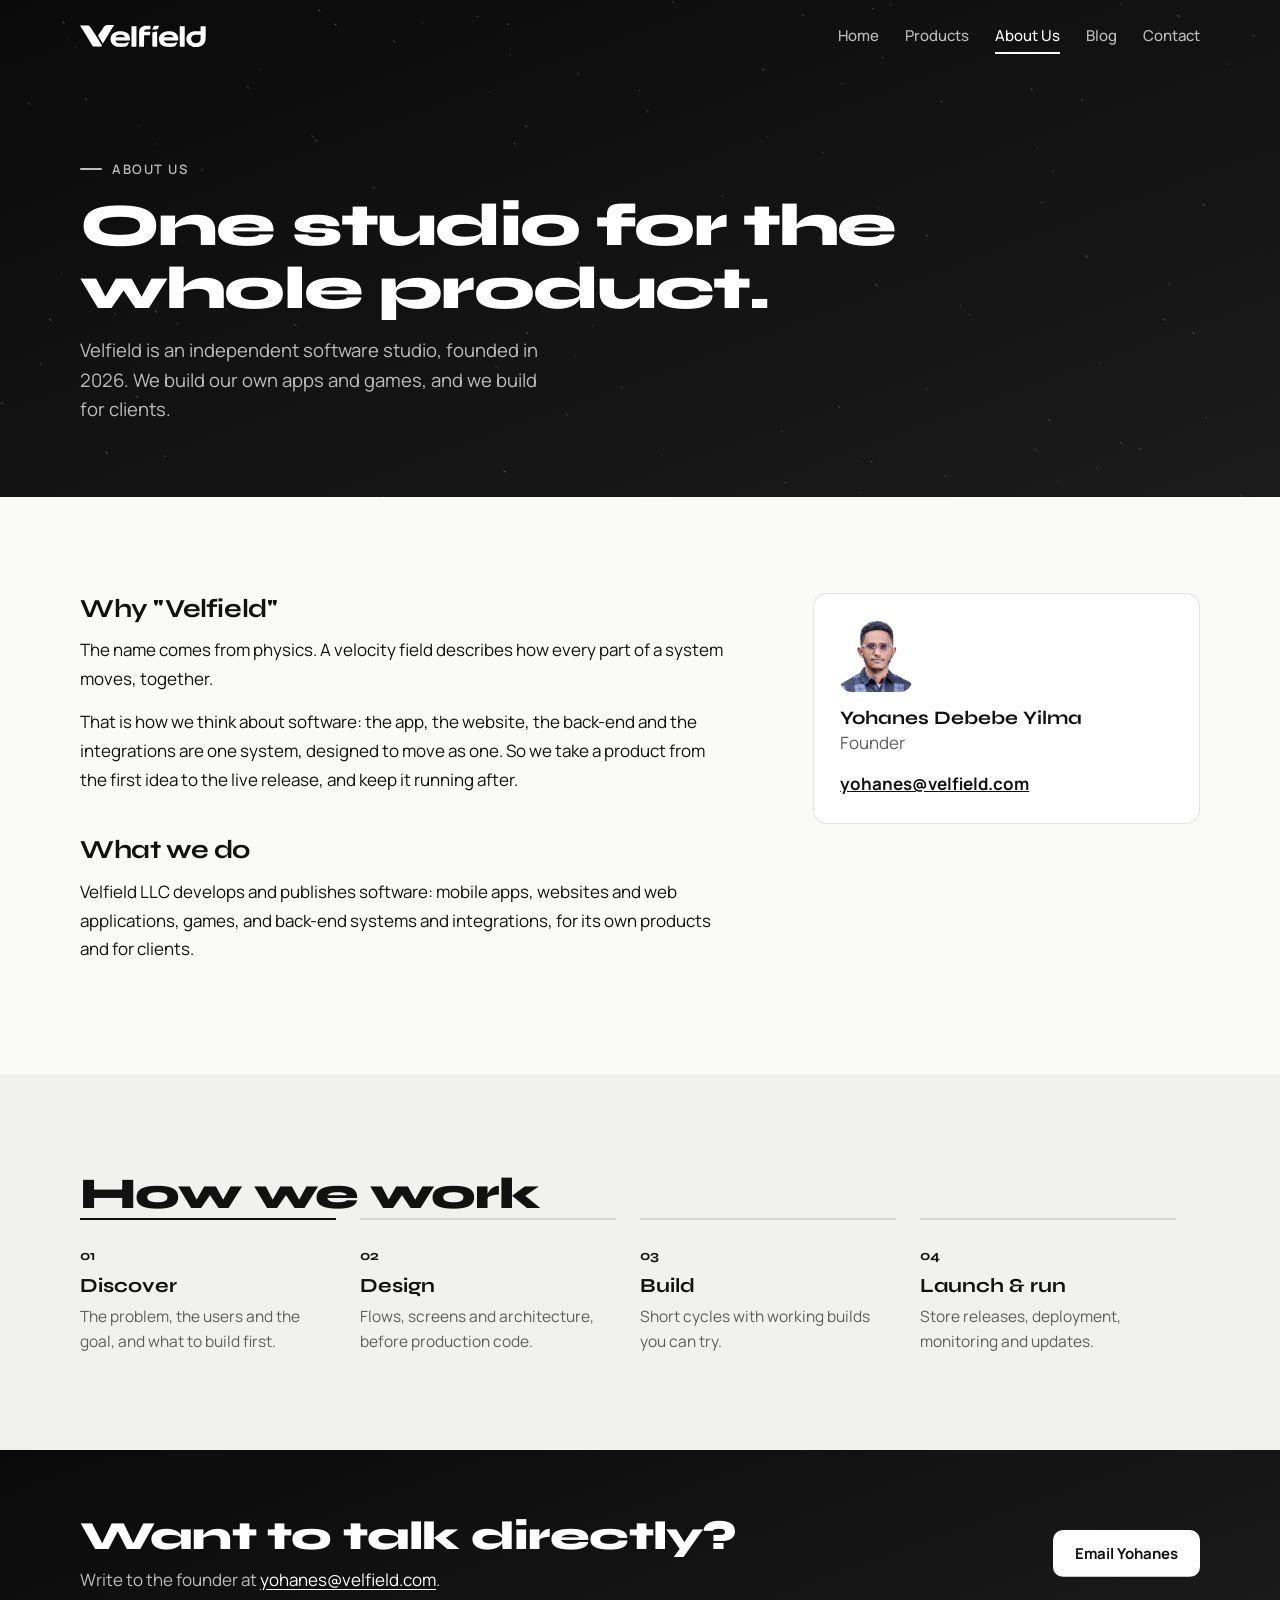
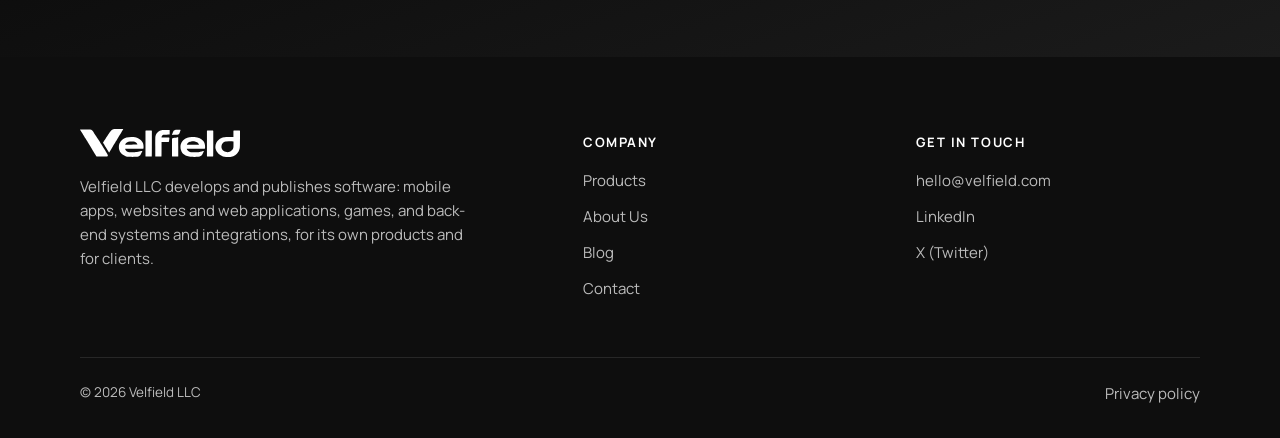
==== commit c5171908: "Refined black and white: near-black gradient, off-white pages, AA contrast, green status dot for liv" ====
--- a/about/index.html
+++ b/about/index.html
@@ -5,7 +5,7 @@
 <meta name="viewport" content="width=device-width, initial-scale=1, viewport-fit=cover">
 <title>About Us · Velfield</title>
 <meta name="description" content="Velfield is an independent software studio founded in 2026 by Yohanes Debebe Yilma.">
-<meta name="theme-color" content="#163024">
+<meta name="theme-color" content="#0E0E0E">
 <link rel="canonical" href="https://velfield.com/about/">
 <meta property="og:type" content="website">
 <meta property="og:site_name" content="Velfield">
@@ -24,7 +24,7 @@
 <link rel="preconnect" href="https://fonts.googleapis.com">
 <link rel="preconnect" href="https://fonts.gstatic.com" crossorigin>
 <link rel="stylesheet" href="https://fonts.googleapis.com/css2?family=Syne:wght@600;700;800&family=Manrope:wght@400;500;600;700&display=swap">
-<link rel="stylesheet" href="/assets/site.css?v=bec57eb8">
+<link rel="stylesheet" href="/assets/site.css?v=a153d046">
 <script>document.documentElement.classList.add('js')</script>
 </head>
 <body>
@@ -87,6 +87,6 @@
     <div class="fbase"><span>© 2026 Velfield LLC</span><a href="/privacy/">Privacy policy</a></div>
   </div>
 </footer>
-<script src="/assets/site.js?v=22f478b2" defer></script>
+<script src="/assets/site.js?v=7afbce85" defer></script>
 </body>
 </html>
--- a/assets/site.css
+++ b/assets/site.css
@@ -1,11 +1,11 @@
 /* Velfield site. Own identity: ink-plum night sky with a berry glow, lavender-white pages, pink accent; Syne headings, Manrope text. */
 :root{
-  --ink:#163024; --navy2:#1E3B2C; --pink:#9ED7B4; --pink-d:#2F7D55;
-  --blue:#2F7D55; --blue-h:#266847; --sky-soft:#9ED7B4; --sky-soft-h:#BDE5CC;
-  --light:#F5F8F4; --tint:#E6F0E6; --white:#fff;
-  --text:#13241B; --muted:#53645A; --rule:rgba(19,36,27,.12);
-  --on-dark:#F3F8F4; --on-dark-2:rgba(226,240,230,.74);
-  --sky:linear-gradient(160deg,#11261C 0%,#1E3B2C 100%);
+  --ink:#0E0E0E; --navy2:#1A1A1A; --pink:#FFFFFF; --pink-d:#111111;
+  --blue:#111111; --blue-h:#333333; --sky-soft:#FFFFFF; --sky-soft-h:#E6E6E6;
+  --light:#FAFAF9; --tint:#F1F1EF; --white:#fff;
+  --text:#111111; --muted:#5E5E5E; --rule:rgba(17,17,17,.12);
+  --on-dark:#FFFFFF; --on-dark-2:rgba(255,255,255,.72);
+  --sky:linear-gradient(160deg,#0A0A0A 0%,#1B1B1B 100%);
   --display:"Syne",system-ui,sans-serif; --body:"Manrope",system-ui,-apple-system,"Segoe UI",sans-serif;
   --wrap:1120px; --r:14px; --ease:cubic-bezier(.2,.7,.2,1);
   color-scheme:light;
@@ -24,7 +24,7 @@
 
 /* header: full-width bar, underline for the current page, pink call to action */
 .top{position:fixed;inset:0 0 auto;z-index:50;padding-top:env(safe-area-inset-top,0px);transition:background .3s,border-color .3s;border-bottom:1px solid transparent;color:var(--on-dark)}
-.top.scrolled{background:rgba(22,48,36,.94);backdrop-filter:blur(12px);-webkit-backdrop-filter:blur(12px);border-color:rgba(255,255,255,.1)}
+.top.scrolled{background:rgba(14,14,14,.94);backdrop-filter:blur(12px);-webkit-backdrop-filter:blur(12px);border-color:rgba(255,255,255,.1)}
 .bar{display:flex;align-items:center;justify-content:space-between;gap:20px;height:72px}
 .brand{display:flex;color:inherit;text-decoration:none}
 .top .wm{height:22px;width:auto;display:block}
@@ -50,7 +50,7 @@
 
 /* buttons */
 .btn{display:inline-flex;align-items:center;gap:8px;font:700 15px var(--body);padding:13px 22px;border-radius:10px;text-decoration:none;transition:background .2s,color .2s,border-color .2s}
-.btn.pink{background:var(--sky-soft);color:#0C2417}
+.btn.pink{background:var(--sky-soft);color:#111111}
 .btn.pink:hover{background:var(--sky-soft-h)}
 .pill,.light .btn.pink,.paper .btn.pink{background:var(--blue);color:#fff}
 .pill:hover,.light .btn.pink:hover,.paper .btn.pink:hover{background:var(--blue-h)}
@@ -61,7 +61,7 @@
 /* hero */
 .hero{padding:168px 0 112px}
 .hgrid{display:grid;grid-template-columns:1.25fr .75fr;gap:64px;align-items:center}
-.eyebrow{display:inline-flex;align-items:center;gap:10px;font:600 13px var(--body);letter-spacing:.12em;text-transform:uppercase;color:var(--sky-soft)}
+.eyebrow{display:inline-flex;align-items:center;gap:10px;font:600 13px var(--body);letter-spacing:.12em;text-transform:uppercase;color:var(--on-dark-2)}
 .eyebrow::before{content:"";width:22px;height:2px;background:currentColor;border-radius:2px}
 .hero h1{font:800 clamp(38px,5.6vw,68px)/1.02 var(--display);letter-spacing:-.035em;margin:20px 0 22px;color:var(--white)}
 .lead{font-size:18.5px;line-height:1.6;margin:0;max-width:44ch;color:var(--on-dark-2)}
@@ -214,7 +214,7 @@
 .sig span{color:var(--muted);font-size:15px}
 .textlink{font-weight:700;text-decoration:none;border-bottom:2px solid var(--blue)}
 img.avatar{width:72px;height:72px;border-radius:12px;object-fit:cover}
-.tint .svc{border-color:rgba(19,36,27,.14)}
+.tint .svc{border-color:rgba(17,17,17,.14)}
 @media (max-width:760px){.split{grid-template-columns:1fr;gap:28px}.photo{max-width:220px}}
 /* ---- light life ---- */
 .hero{position:relative;overflow:hidden}
@@ -227,9 +227,9 @@
 .arrow,.textlink,.shead p a{transition:letter-spacing .25s}
 .pcard:hover .arrow,.textlink:hover{letter-spacing:.02em}
 .svc{transition:background .25s}
-.svc:hover{background:rgba(47,125,85,.06)}
+.svc:hover{background:rgba(17,17,17,.035)}
 .pri,.ccard,.post,.prod{transition:border-color .25s,transform .25s}
-.pri:hover,.ccard:hover,.post:hover{border-color:rgba(47,125,85,.55)}
+.pri:hover,.ccard:hover,.post:hover{border-color:rgba(17,17,17,.35)}
 @media (prefers-reduced-motion:no-preference){
     @keyframes flow{to{stroke-dashoffset:-340}}
 }
@@ -238,8 +238,8 @@
 .phero .wrap{position:relative;z-index:1}
 .flowfield{position:absolute;inset:0;width:100%;height:100%;pointer-events:none;display:block}
 .ctaband p a{color:#fff;text-decoration:underline;text-underline-offset:3px}
-.chip{background:rgba(27,55,41,.94)}
-.chip.lit{background:rgba(39,74,56,.97);border-color:rgba(158,215,180,.55)}
+.chip{background:rgba(26,26,26,.94)}
+.chip.lit{background:rgba(42,42,42,.97);border-color:rgba(255,255,255,.45)}
 /* scroll choreography (each element animates once, like an "animate on scroll" site) */
 body{overflow-x:clip}
 @media (prefers-reduced-motion:no-preference){
@@ -251,3 +251,4 @@
   html.js [data-a=clip-down]{opacity:1;clip-path:inset(0 0 100% 0)}
   html.js [data-a].on{opacity:1;transform:none;clip-path:inset(0 0 0 0)}
 }
+.status.live::before{content:"";display:inline-block;width:7px;height:7px;border-radius:50%;background:#34C759;margin-right:7px;vertical-align:1px;box-shadow:0 0 0 3px rgba(52,199,89,.18)}
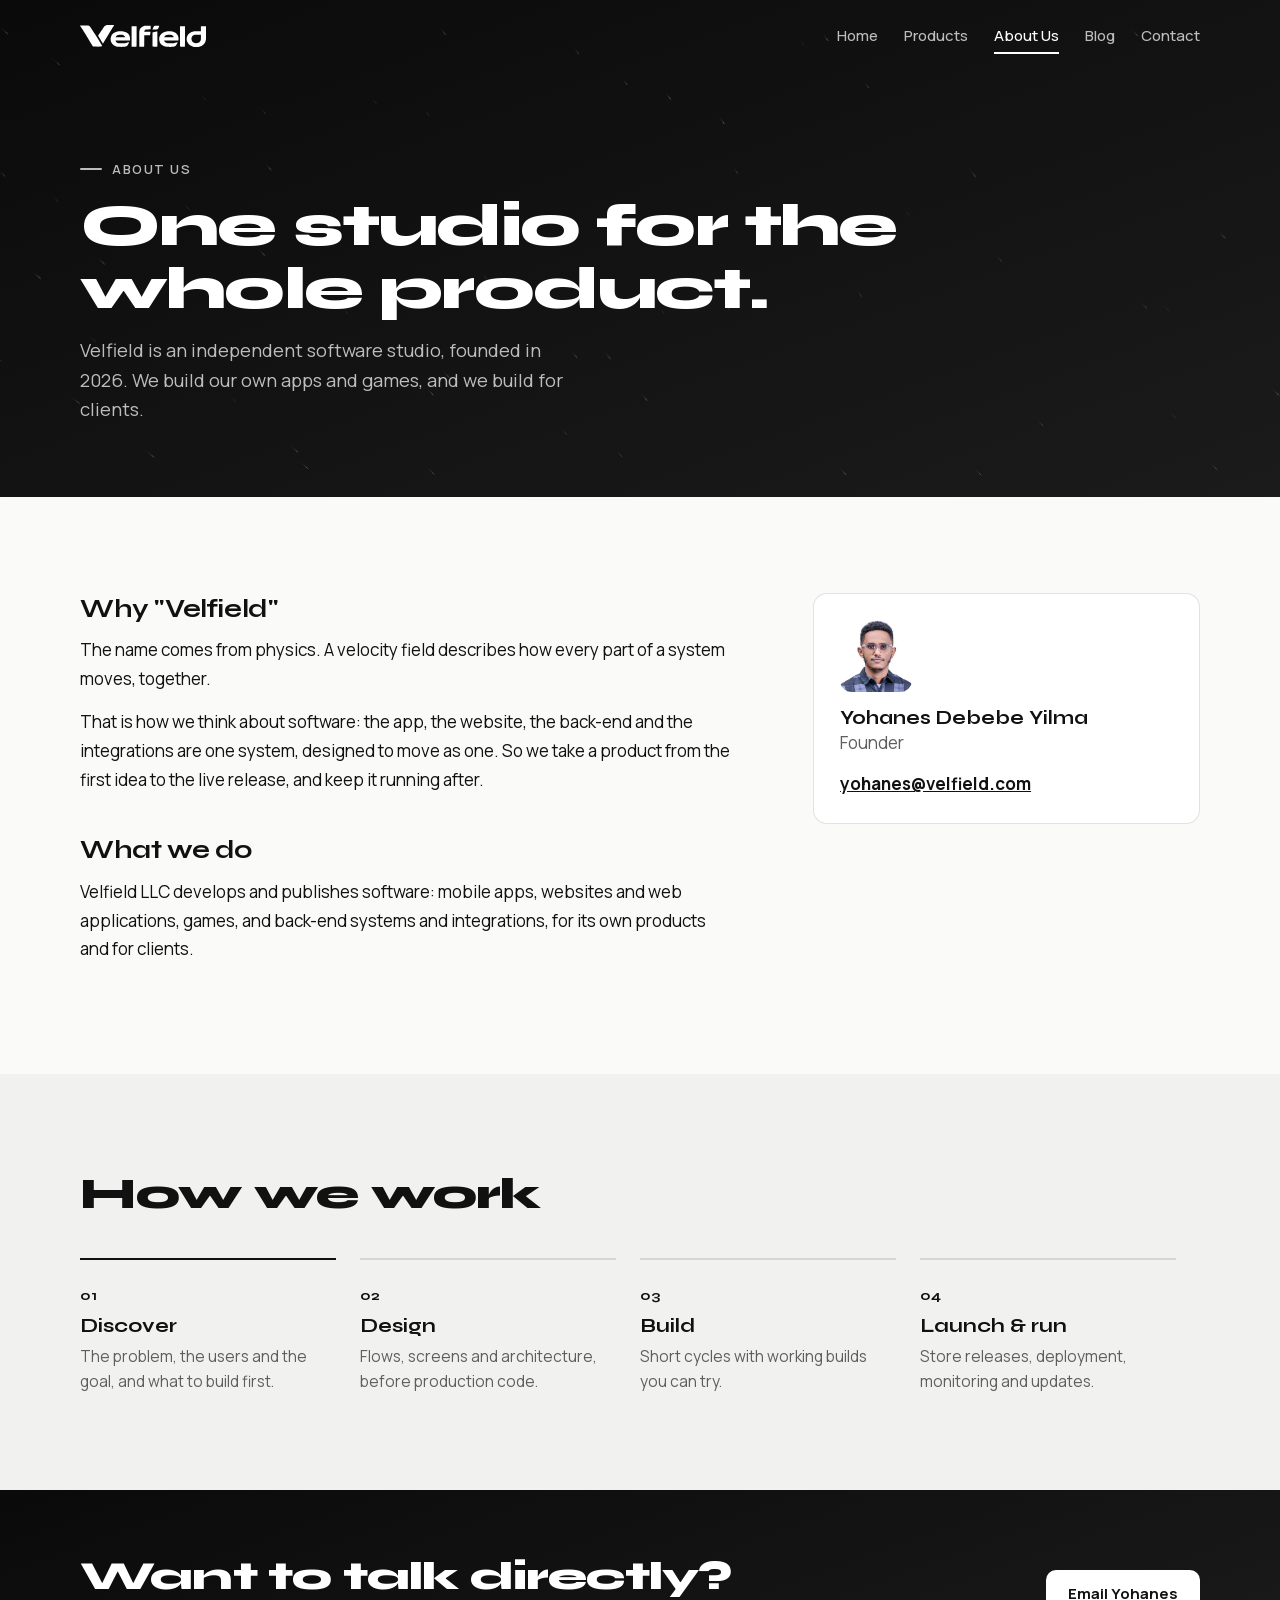
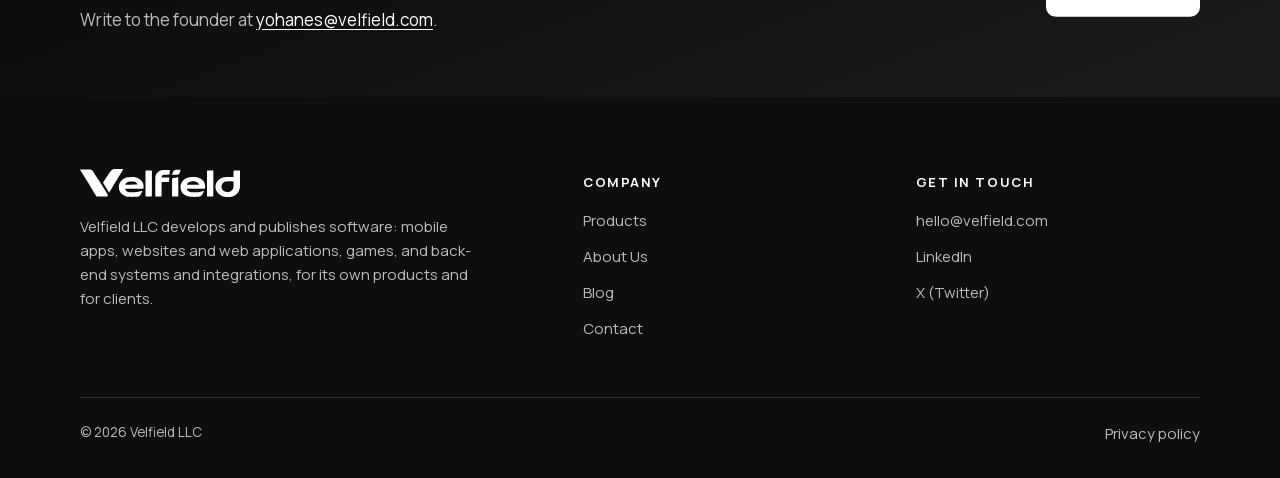
==== commit 020dbc1e: "Engineering clean-up: self-hosted fonts, cached wordmark file, clean stylesheet, CSS safety net if J" ====
--- a/about/index.html
+++ b/about/index.html
@@ -3,6 +3,8 @@
 <head>
 <meta charset="utf-8">
 <meta name="viewport" content="width=device-width, initial-scale=1, viewport-fit=cover">
+<meta http-equiv="Content-Security-Policy" content="default-src 'self'; img-src 'self' data:; style-src 'self' 'unsafe-inline'; script-src 'self' 'unsafe-inline'; font-src 'self'; connect-src 'self'; base-uri 'self'; form-action 'none'; object-src 'none'">
+<meta name="referrer" content="strict-origin-when-cross-origin">
 <title>About Us · Velfield</title>
 <meta name="description" content="Velfield is an independent software studio founded in 2026 by Yohanes Debebe Yilma.">
 <meta name="theme-color" content="#0E0E0E">
@@ -21,17 +23,16 @@
 <link rel="icon" href="/favicon.svg" type="image/svg+xml">
 <link rel="apple-touch-icon" href="/apple-touch-icon.png">
 <link rel="manifest" href="/site.webmanifest">
-<link rel="preconnect" href="https://fonts.googleapis.com">
-<link rel="preconnect" href="https://fonts.gstatic.com" crossorigin>
-<link rel="stylesheet" href="https://fonts.googleapis.com/css2?family=Syne:wght@600;700;800&family=Manrope:wght@400;500;600;700&display=swap">
-<link rel="stylesheet" href="/assets/site.css?v=a153d046">
+<link rel="preload" href="/assets/fonts/syne-latin.woff2" as="font" type="font/woff2" crossorigin>
+<link rel="preload" href="/assets/fonts/manrope-latin.woff2" as="font" type="font/woff2" crossorigin>
+<link rel="stylesheet" href="/assets/site.css?v=0b136554">
 <script>document.documentElement.classList.add('js')</script>
 </head>
 <body>
 <a class="skip" href="#main">Skip to content</a>
 <header class="top" id="top">
   <div class="wrap bar">
-    <a class="brand" href="/" aria-label="Velfield home"><svg class="wm" viewBox="696 483 2953 517" fill="currentColor" role="img" aria-label="Velfield"><path fill-rule="evenodd" d="M3471.0 998.6C3500.9 994.6 3520.6 989.1 3542.8 978.4C3569.1 965.6 3588.4 949.4 3607.5 923.8C3621.1 905.7 3633.6 880.2 3640.0 857.5C3642.9 847.1 3645.6 835.2 3646.9 827.0C3649.8 808.5 3650.0 799.2 3650.0 659.8L3650.0 516.1L3647.4 514.1C3644.8 512.0 3643.9 512.0 3589.8 512.0L3534.8 512.0L3531.9 514.9L3529.0 517.8L3529.0 573.9L3529.0 630.0L3464.4 630.0C3392.7 630.0 3378.2 630.7 3354.5 635.6C3342.7 638.0 3325.3 643.1 3317.2 646.6C3315.5 647.4 3312.3 648.7 3310.2 649.6C3268.9 667.4 3233.3 699.8 3213.2 738.1C3200.9 761.7 3195.5 783.7 3195.6 810.5C3195.7 826.6 3196.1 830.3 3199.9 849.0C3200.8 853.4 3205.2 867.6 3207.0 871.5C3218.4 897.8 3229.7 914.6 3248.9 933.5C3262.7 947.1 3270.4 953.3 3284.2 962.0C3320.8 984.8 3351.5 995.3 3397.0 1000.4C3405.3 1001.4 3460.1 1000.0 3471.0 998.6ZM1737.0 996.6C1765.1 993.4 1782.1 987.8 1796.0 977.2C1805.6 969.9 1811.4 962.4 1819.0 947.7C1840.8 905.4 1846.0 894.8 1846.0 893.3C1846.0 890.7 1841.9 887.0 1839.0 887.0C1837.6 887.0 1831.7 888.6 1825.9 890.5C1800.6 899.1 1777.4 904.7 1748.5 909.1C1735.7 911.1 1729.5 911.3 1676.3 911.7C1621.0 912.1 1617.5 912.0 1606.0 910.1C1572.8 904.4 1549.3 890.4 1537.2 868.9C1532.4 860.4 1528.6 850.4 1529.4 848.4C1529.9 847.2 1556.5 847.0 1695.5 847.0C1842.0 847.0 1861.4 846.8 1864.0 845.5C1865.7 844.6 1867.0 843.8 1867.1 843.7C1867.1 843.6 1867.7 839.0 1868.5 833.5C1872.3 806.2 1867.8 766.0 1858.2 742.1C1842.8 703.5 1817.8 677.4 1776.1 656.1C1721.7 628.4 1625.1 621.7 1554.6 640.9C1524.3 649.2 1493.5 665.5 1470.8 685.3C1449.5 704.1 1433.4 727.9 1422.6 756.7C1411.6 786.3 1410.6 832.1 1420.2 866.5C1426.9 890.7 1439.5 914.0 1455.5 932.4C1478.1 958.3 1513.5 980.0 1546.9 988.6C1561.8 992.4 1575.4 995.0 1588.0 996.5C1605.2 998.4 1720.1 998.5 1737.0 996.6ZM2878.0 996.5C2901.0 993.9 2917.1 988.5 2931.7 978.8C2944.6 970.2 2948.9 963.5 2974.6 911.7C2979.2 902.5 2983.0 894.1 2983.0 893.2C2983.0 890.2 2980.1 887.0 2977.4 887.0C2976.0 887.0 2966.5 889.7 2956.2 892.9C2933.5 900.1 2925.5 902.2 2908.0 905.4C2874.8 911.5 2874.3 911.5 2810.0 911.5C2745.8 911.5 2746.2 911.5 2726.5 905.8C2708.0 900.5 2691.1 889.5 2681.3 876.5C2676.1 869.6 2669.4 856.3 2668.4 850.8L2667.8 847.0L2831.7 847.0C2951.5 847.0 2996.6 846.7 2999.0 845.9C3004.1 844.1 3005.0 840.6 3005.6 819.2C3006.5 790.5 3004.2 773.3 2995.8 747.1C2990.9 731.8 2981.9 714.5 2973.3 704.0C2937.7 660.2 2885.0 636.5 2811.0 631.0C2784.7 629.1 2745.6 630.4 2725.8 634.0C2722.6 634.5 2717.6 635.4 2714.8 635.9C2704.6 637.7 2691.4 641.2 2678.0 645.6C2618.7 665.5 2574.1 708.7 2558.9 761.0C2553.1 781.0 2551.6 791.6 2551.6 813.5C2551.7 837.3 2553.9 852.2 2560.7 873.0C2563.2 880.6 2569.7 896.7 2571.1 898.5C2571.5 899.0 2573.3 902.2 2575.1 905.5C2584.0 922.0 2602.5 943.2 2618.3 955.1C2627.8 962.2 2647.0 973.7 2657.1 978.4C2677.1 987.4 2703.0 994.0 2731.0 996.9C2735.1 997.4 2767.1 997.8 2802.0 997.9C2851.8 998.0 2868.2 997.7 2878.0 996.5ZM2010.3 992.2C2018.1 991.6 2019.3 991.2 2021.0 989.0C2022.9 986.6 2023.0 981.4 2023.0 752.2L2023.0 517.8L2020.1 514.9L2017.2 512.0L1964.0 512.0L1910.8 512.0L1907.9 514.9L1905.0 517.8L1905.0 752.3C1905.0 981.6 1905.0 986.8 1906.9 989.1L1908.8 991.5L1942.7 992.0C1996.1 992.9 2001.0 992.9 2010.3 992.2ZM2507.8 989.7L2510.0 987.7L2510.0 813.0C2510.0 638.9 2510.0 638.3 2508.0 636.5C2506.1 634.8 2505.2 634.7 2498.2 635.8C2494.0 636.4 2488.5 637.3 2486.0 637.8C2465.4 642.1 2454.5 644.1 2442.0 646.0C2420.4 649.3 2407.9 651.9 2403.9 654.2C2401.9 655.3 2399.1 658.0 2397.7 660.3L2395.0 664.4L2395.0 826.2C2395.0 987.6 2395.0 988.0 2397.0 989.8C2398.9 991.3 2402.8 991.6 2435.8 992.0C2456.0 992.3 2479.9 992.3 2489.0 992.1C2504.0 991.8 2505.7 991.6 2507.8 989.7ZM3151.5 991.7C3152.7 991.3 3154.3 989.7 3155.3 988.1C3156.9 985.4 3157.0 970.5 3157.0 751.5L3157.0 517.8L3154.1 514.9L3151.2 512.0L3098.5 512.0L3045.8 512.0L3042.9 514.9L3040.0 517.8L3040.0 752.7L3040.0 987.7L3042.3 989.8C3044.4 991.8 3045.7 992.0 3062.5 992.2C3097.1 992.8 3149.5 992.5 3151.5 991.7ZM1193.9 990.9C1203.4 987.8 1211.0 978.8 1211.0 970.6C1211.0 962.6 1196.9 936.7 1166.0 888.0C1163.4 883.9 1157.8 874.9 1153.7 868.0C1142.1 848.7 1137.9 841.8 1135.0 837.5C1133.5 835.3 1129.4 828.8 1126.0 823.0C1122.6 817.2 1118.5 810.7 1117.0 808.5C1115.5 806.3 1111.5 799.9 1108.2 794.3C1104.9 788.8 1100.2 781.1 1097.7 777.3C1095.3 773.6 1090.2 765.5 1086.3 759.5C1082.5 753.5 1075.5 742.6 1070.9 735.4C1066.3 728.1 1056.7 713.1 1049.6 701.9C1042.4 690.7 1031.2 673.2 1024.7 663.0C1018.1 652.8 1009.6 639.5 1005.7 633.5C1001.8 627.5 993.9 615.1 988.0 606.0C968.2 575.3 942.5 535.3 938.0 528.0C930.5 515.9 917.8 505.0 903.6 498.5C889.0 491.7 893.9 492.0 791.7 492.0C740.8 492.0 698.5 492.3 697.6 492.6C694.6 493.7 696.0 497.0 705.3 511.3C721.9 536.5 734.6 556.2 741.6 567.5C745.3 573.5 749.8 580.8 751.5 583.5C753.3 586.2 758.8 595.0 763.7 603.0C768.6 611.0 775.7 622.5 779.5 628.5C783.2 634.5 790.6 646.5 795.8 655.0C801.0 663.5 812.5 682.2 821.5 696.5C841.6 728.9 840.9 727.7 875.0 784.5C890.6 810.4 904.9 834.2 907.0 837.5C909.0 840.8 913.1 847.5 916.0 852.5C918.9 857.5 923.6 865.3 926.5 870.0C929.3 874.7 933.4 881.4 935.5 885.0C937.6 888.6 940.9 894.2 943.0 897.5C945.0 900.8 952.7 913.6 960.0 926.0C967.4 938.4 976.6 953.9 980.5 960.5C984.5 967.1 989.2 975.3 991.1 978.8C994.7 985.6 998.5 988.7 1005.5 990.5C1011.7 992.0 1189.2 992.4 1193.9 990.9ZM2199.9 989.1C2202.0 986.2 2202.0 986.0 2202.0 854.6L2202.0 723.0L2265.5 723.0C2333.9 723.0 2331.8 723.1 2336.6 717.8C2338.9 715.3 2341.9 698.0 2346.0 664.1C2348.0 647.0 2347.8 645.1 2344.0 643.0C2342.8 642.4 2317.9 642.0 2272.1 642.0L2202.0 642.0L2202.0 637.0C2202.0 625.8 2207.2 613.1 2215.5 604.2C2221.1 598.1 2227.0 594.4 2236.7 590.7C2242.3 588.6 2244.2 588.6 2295.1 588.0C2345.1 587.5 2347.9 587.4 2349.9 585.6C2352.0 583.7 2352.0 583.1 2352.0 544.5L2352.0 505.3L2349.6 503.1L2347.2 500.9L2283.4 501.3C2215.6 501.7 2215.0 501.8 2195.7 507.0C2175.9 512.3 2163.0 518.1 2146.5 529.1C2118.0 548.2 2096.8 579.5 2090.2 612.5C2086.0 633.0 2086.0 633.8 2086.0 813.0L2086.0 986.7L2088.1 989.4L2090.1 992.0L2144.0 992.0L2197.9 992.0L2199.9 989.1ZM1246.5 900.2C1252.5 889.9 1259.9 877.2 1263.1 872.0C1266.2 866.8 1272.7 855.8 1277.5 847.5C1288.2 829.3 1317.7 779.5 1319.8 776.0C1324.8 768.1 1346.7 731.6 1349.3 727.0C1351.0 724.0 1355.4 716.6 1359.2 710.7C1362.9 704.7 1366.0 699.7 1366.0 699.6C1366.0 699.4 1372.4 688.8 1380.1 675.9C1387.9 663.0 1395.1 650.9 1396.2 649.0C1397.3 647.1 1401.0 641.0 1404.5 635.5C1407.9 630.0 1411.7 623.7 1413.0 621.5C1414.2 619.3 1417.4 614.1 1420.0 610.0C1422.6 605.9 1428.1 596.9 1432.2 590.0C1436.3 583.1 1441.8 574.0 1444.3 569.8C1446.9 565.5 1451.0 558.7 1453.3 554.8C1455.7 550.8 1461.4 541.4 1466.0 534.0C1470.6 526.6 1477.0 516.0 1480.3 510.5C1483.6 505.0 1487.0 499.4 1488.0 498.0C1492.3 491.8 1494.9 485.6 1493.8 484.3C1493.0 483.2 1477.7 483.0 1413.1 483.0C1334.0 483.0 1323.9 483.4 1311.4 486.5C1297.4 490.1 1278.5 502.0 1268.7 513.4C1266.1 516.4 1260.4 524.5 1256.1 531.2C1243.0 551.9 1190.5 630.9 1165.3 668.0C1143.5 700.0 1136.5 710.0 1128.0 721.0C1123.6 726.8 1120.0 732.3 1120.0 733.2C1120.0 734.2 1123.2 740.0 1127.1 746.2C1131.1 752.4 1135.5 759.5 1137.0 762.0C1138.5 764.5 1142.1 770.3 1145.0 775.0C1147.9 779.7 1152.5 787.2 1155.1 791.8C1157.8 796.3 1161.2 801.9 1162.8 804.3C1164.4 806.6 1168.0 812.4 1170.7 817.1C1173.5 821.8 1178.2 829.4 1181.2 834.1C1187.7 844.2 1201.4 866.2 1206.2 874.5C1222.2 901.7 1233.2 919.0 1234.4 919.0C1235.1 919.0 1240.5 910.6 1246.5 900.2ZM3402.0 909.9C3375.6 907.0 3353.7 896.9 3336.7 879.7C3327.1 870.0 3316.5 853.5 3313.6 843.9C3306.9 821.3 3306.2 802.5 3311.5 782.5C3314.7 770.8 3317.4 764.8 3324.3 754.5C3333.4 741.0 3341.7 733.2 3356.1 724.7C3365.0 719.5 3369.3 717.7 3381.9 714.3L3391.5 711.6L3446.5 711.4C3476.8 711.3 3507.9 711.4 3515.8 711.7L3530.0 712.3L3530.0 764.4C3530.0 820.8 3529.7 824.2 3524.4 839.0C3521.0 848.6 3518.9 852.8 3512.7 862.0C3503.2 876.2 3486.6 890.6 3470.5 898.7C3452.4 907.8 3424.5 912.4 3402.0 909.9ZM1531.4 769.9C1532.4 764.8 1538.2 754.1 1543.6 747.7C1554.0 735.0 1569.1 725.1 1586.5 719.3C1607.6 712.3 1613.7 711.5 1646.5 711.6C1670.4 711.6 1674.8 711.9 1684.5 713.9C1699.9 717.0 1712.7 721.6 1723.1 727.6C1730.9 732.2 1741.8 742.6 1747.2 750.7C1751.7 757.5 1756.0 767.4 1756.0 771.0C1756.0 773.0 1754.6 773.0 1643.4 773.0L1530.8 773.0L1531.4 769.9ZM2669.0 772.0C2669.0 769.6 2673.4 759.6 2677.0 754.2C2686.7 739.1 2705.7 725.2 2725.2 719.0C2731.1 717.0 2739.2 715.1 2750.0 712.8C2759.1 711.0 2806.9 711.0 2816.5 712.9C2858.3 721.0 2882.5 738.3 2892.4 766.9C2893.2 769.4 2893.7 771.7 2893.4 772.2C2892.7 773.4 2669.0 773.2 2669.0 772.0ZM2447.1 591.0C2466.6 590.4 2485.8 589.5 2489.8 588.9C2503.6 586.9 2518.6 580.3 2525.2 573.3C2532.0 566.1 2537.1 554.6 2546.0 526.0C2548.3 518.6 2550.6 511.5 2551.1 510.2C2552.4 507.0 2552.2 501.6 2550.8 500.2C2548.9 498.3 2462.6 498.6 2454.7 500.5C2446.5 502.4 2435.0 508.1 2430.0 512.6C2423.8 518.2 2421.0 523.0 2414.0 539.5C2410.6 547.8 2404.9 560.8 2401.4 568.6C2397.9 576.3 2395.0 583.6 2395.0 584.7C2395.0 585.8 2395.9 587.9 2397.1 589.4C2399.5 592.5 2396.8 592.4 2447.1 591.0Z"/></svg></a>
+    <a class="brand" href="/" aria-label="Velfield home"><img class="wm" src="/assets/wordmark.svg" width="126" height="22" alt="Velfield"></a>
     <nav class="nav" id="nav" aria-label="Main"><a href="/">Home</a><a href="/products/">Products</a><a href="/about/" class="on" aria-current="page">About Us</a><a href="/blog/">Blog</a><a href="/contact/">Contact</a></nav>
     <button class="menu" type="button" aria-expanded="false" aria-controls="nav" aria-label="Menu"><span></span><span></span></button>
   </div>
@@ -40,21 +41,21 @@
 <section class="phero dark">
   <canvas class="flowfield" data-lite="1" aria-hidden="true"></canvas>
   <div class="wrap">
-    <span class="eyebrow" data-a="fade-right" style="--ad:0.8s;--dl:0s">About Us</span>
+    <span class="eyebrow" data-a="fade-right" style="--ad:0.8s;--dl:0.0s">About Us</span>
     <h1 data-a="fade-right" style="--ad:0.8s;--dl:0.05s">One studio for the whole product.</h1>
     <p class="lead" data-a="fade-right" style="--ad:0.8s;--dl:0.1s">Velfield is an independent software studio, founded in 2026. We build our own apps and games, and we build for clients.</p>
   </div>
 </section>
-<section class="band paper">
+<section class="band light">
   <div class="wrap two">
-    <div class="prose" data-a="fade-right" style="--ad:0.8s;--dl:0s">
+    <div class="prose" data-a="fade-right" style="--ad:0.8s;--dl:0.0s">
       <h2>Why "Velfield"</h2>
       <p>The name comes from physics. A velocity field describes how every part of a system moves, together.</p>
       <p>That is how we think about software: the app, the website, the back-end and the integrations are one system, designed to move as one. So we take a product from the first idea to the live release, and keep it running after.</p>
       <h2>What we do</h2>
       <p>Velfield LLC develops and publishes software: mobile apps, websites and web applications, games, and back-end systems and integrations, for its own products and for clients.</p>
     </div>
-    <aside class="founder" data-a="fade" style="--ad:1.7s;--dl:0s">
+    <aside class="founder" data-a="fade" style="--ad:1.7s;--dl:0.0s">
       <img class="avatar" src="/assets/founder-sm.jpg" width="240" height="240" alt="Yohanes Debebe Yilma">
       <div><b>Yohanes Debebe Yilma</b><span>Founder</span></div>
       <a href="mailto:yohanes@velfield.com">yohanes@velfield.com</a>
@@ -63,14 +64,14 @@
 </section>
 <section class="band tint">
   <div class="wrap">
-    <h2 class="sh">How we work</h2>
+    <h2 class="sh" data-a="fade-down" style="--ad:0.8s;--dl:0.0s">How we work</h2>
     <ol class="steps"><li data-a="fade-right" style="--ad:0.6s;--dl:0.0s"><span class="num">01</span><h3>Discover</h3><p>The problem, the users and the goal, and what to build first.</p></li><li data-a="fade-right" style="--ad:0.6s;--dl:0.1s"><span class="num">02</span><h3>Design</h3><p>Flows, screens and architecture, before production code.</p></li><li data-a="fade-right" style="--ad:0.6s;--dl:0.2s"><span class="num">03</span><h3>Build</h3><p>Short cycles with working builds you can try.</p></li><li data-a="fade-right" style="--ad:0.6s;--dl:0.3s"><span class="num">04</span><h3>Launch &amp; run</h3><p>Store releases, deployment, monitoring and updates.</p></li></ol>
   </div>
 </section>
 <section class="ctaband">
   <div class="wrap ctain">
-    <div data-a="fade-right" style="--ad:0.8s;--dl:0s"><h2>Want to talk directly?</h2><p>Write to the founder at <a href="mailto:yohanes@velfield.com">yohanes@velfield.com</a>.</p></div>
-    <a data-a="fade-left" style="--ad:.8s;--dl:.1s" class="btn pink" href="mailto:yohanes@velfield.com">Email Yohanes</a>
+    <div data-a="fade-right" style="--ad:0.8s;--dl:0.0s"><h2>Want to talk directly?</h2><p>Write to the founder at <a href="mailto:yohanes@velfield.com">yohanes@velfield.com</a>.</p></div>
+    <a class="btn primary" data-a="fade-left" style="--ad:0.8s;--dl:0.1s" href="mailto:yohanes@velfield.com">Email Yohanes</a>
   </div>
 </section>
 </main>
@@ -78,7 +79,7 @@
   <div class="wrap">
     <div class="fgrid">
       <div class="fbrand">
-        <a class="brand" href="/" aria-label="Velfield home"><svg class="wm" viewBox="696 483 2953 517" fill="currentColor" role="img" aria-label="Velfield"><path fill-rule="evenodd" d="M3471.0 998.6C3500.9 994.6 3520.6 989.1 3542.8 978.4C3569.1 965.6 3588.4 949.4 3607.5 923.8C3621.1 905.7 3633.6 880.2 3640.0 857.5C3642.9 847.1 3645.6 835.2 3646.9 827.0C3649.8 808.5 3650.0 799.2 3650.0 659.8L3650.0 516.1L3647.4 514.1C3644.8 512.0 3643.9 512.0 3589.8 512.0L3534.8 512.0L3531.9 514.9L3529.0 517.8L3529.0 573.9L3529.0 630.0L3464.4 630.0C3392.7 630.0 3378.2 630.7 3354.5 635.6C3342.7 638.0 3325.3 643.1 3317.2 646.6C3315.5 647.4 3312.3 648.7 3310.2 649.6C3268.9 667.4 3233.3 699.8 3213.2 738.1C3200.9 761.7 3195.5 783.7 3195.6 810.5C3195.7 826.6 3196.1 830.3 3199.9 849.0C3200.8 853.4 3205.2 867.6 3207.0 871.5C3218.4 897.8 3229.7 914.6 3248.9 933.5C3262.7 947.1 3270.4 953.3 3284.2 962.0C3320.8 984.8 3351.5 995.3 3397.0 1000.4C3405.3 1001.4 3460.1 1000.0 3471.0 998.6ZM1737.0 996.6C1765.1 993.4 1782.1 987.8 1796.0 977.2C1805.6 969.9 1811.4 962.4 1819.0 947.7C1840.8 905.4 1846.0 894.8 1846.0 893.3C1846.0 890.7 1841.9 887.0 1839.0 887.0C1837.6 887.0 1831.7 888.6 1825.9 890.5C1800.6 899.1 1777.4 904.7 1748.5 909.1C1735.7 911.1 1729.5 911.3 1676.3 911.7C1621.0 912.1 1617.5 912.0 1606.0 910.1C1572.8 904.4 1549.3 890.4 1537.2 868.9C1532.4 860.4 1528.6 850.4 1529.4 848.4C1529.9 847.2 1556.5 847.0 1695.5 847.0C1842.0 847.0 1861.4 846.8 1864.0 845.5C1865.7 844.6 1867.0 843.8 1867.1 843.7C1867.1 843.6 1867.7 839.0 1868.5 833.5C1872.3 806.2 1867.8 766.0 1858.2 742.1C1842.8 703.5 1817.8 677.4 1776.1 656.1C1721.7 628.4 1625.1 621.7 1554.6 640.9C1524.3 649.2 1493.5 665.5 1470.8 685.3C1449.5 704.1 1433.4 727.9 1422.6 756.7C1411.6 786.3 1410.6 832.1 1420.2 866.5C1426.9 890.7 1439.5 914.0 1455.5 932.4C1478.1 958.3 1513.5 980.0 1546.9 988.6C1561.8 992.4 1575.4 995.0 1588.0 996.5C1605.2 998.4 1720.1 998.5 1737.0 996.6ZM2878.0 996.5C2901.0 993.9 2917.1 988.5 2931.7 978.8C2944.6 970.2 2948.9 963.5 2974.6 911.7C2979.2 902.5 2983.0 894.1 2983.0 893.2C2983.0 890.2 2980.1 887.0 2977.4 887.0C2976.0 887.0 2966.5 889.7 2956.2 892.9C2933.5 900.1 2925.5 902.2 2908.0 905.4C2874.8 911.5 2874.3 911.5 2810.0 911.5C2745.8 911.5 2746.2 911.5 2726.5 905.8C2708.0 900.5 2691.1 889.5 2681.3 876.5C2676.1 869.6 2669.4 856.3 2668.4 850.8L2667.8 847.0L2831.7 847.0C2951.5 847.0 2996.6 846.7 2999.0 845.9C3004.1 844.1 3005.0 840.6 3005.6 819.2C3006.5 790.5 3004.2 773.3 2995.8 747.1C2990.9 731.8 2981.9 714.5 2973.3 704.0C2937.7 660.2 2885.0 636.5 2811.0 631.0C2784.7 629.1 2745.6 630.4 2725.8 634.0C2722.6 634.5 2717.6 635.4 2714.8 635.9C2704.6 637.7 2691.4 641.2 2678.0 645.6C2618.7 665.5 2574.1 708.7 2558.9 761.0C2553.1 781.0 2551.6 791.6 2551.6 813.5C2551.7 837.3 2553.9 852.2 2560.7 873.0C2563.2 880.6 2569.7 896.7 2571.1 898.5C2571.5 899.0 2573.3 902.2 2575.1 905.5C2584.0 922.0 2602.5 943.2 2618.3 955.1C2627.8 962.2 2647.0 973.7 2657.1 978.4C2677.1 987.4 2703.0 994.0 2731.0 996.9C2735.1 997.4 2767.1 997.8 2802.0 997.9C2851.8 998.0 2868.2 997.7 2878.0 996.5ZM2010.3 992.2C2018.1 991.6 2019.3 991.2 2021.0 989.0C2022.9 986.6 2023.0 981.4 2023.0 752.2L2023.0 517.8L2020.1 514.9L2017.2 512.0L1964.0 512.0L1910.8 512.0L1907.9 514.9L1905.0 517.8L1905.0 752.3C1905.0 981.6 1905.0 986.8 1906.9 989.1L1908.8 991.5L1942.7 992.0C1996.1 992.9 2001.0 992.9 2010.3 992.2ZM2507.8 989.7L2510.0 987.7L2510.0 813.0C2510.0 638.9 2510.0 638.3 2508.0 636.5C2506.1 634.8 2505.2 634.7 2498.2 635.8C2494.0 636.4 2488.5 637.3 2486.0 637.8C2465.4 642.1 2454.5 644.1 2442.0 646.0C2420.4 649.3 2407.9 651.9 2403.9 654.2C2401.9 655.3 2399.1 658.0 2397.7 660.3L2395.0 664.4L2395.0 826.2C2395.0 987.6 2395.0 988.0 2397.0 989.8C2398.9 991.3 2402.8 991.6 2435.8 992.0C2456.0 992.3 2479.9 992.3 2489.0 992.1C2504.0 991.8 2505.7 991.6 2507.8 989.7ZM3151.5 991.7C3152.7 991.3 3154.3 989.7 3155.3 988.1C3156.9 985.4 3157.0 970.5 3157.0 751.5L3157.0 517.8L3154.1 514.9L3151.2 512.0L3098.5 512.0L3045.8 512.0L3042.9 514.9L3040.0 517.8L3040.0 752.7L3040.0 987.7L3042.3 989.8C3044.4 991.8 3045.7 992.0 3062.5 992.2C3097.1 992.8 3149.5 992.5 3151.5 991.7ZM1193.9 990.9C1203.4 987.8 1211.0 978.8 1211.0 970.6C1211.0 962.6 1196.9 936.7 1166.0 888.0C1163.4 883.9 1157.8 874.9 1153.7 868.0C1142.1 848.7 1137.9 841.8 1135.0 837.5C1133.5 835.3 1129.4 828.8 1126.0 823.0C1122.6 817.2 1118.5 810.7 1117.0 808.5C1115.5 806.3 1111.5 799.9 1108.2 794.3C1104.9 788.8 1100.2 781.1 1097.7 777.3C1095.3 773.6 1090.2 765.5 1086.3 759.5C1082.5 753.5 1075.5 742.6 1070.9 735.4C1066.3 728.1 1056.7 713.1 1049.6 701.9C1042.4 690.7 1031.2 673.2 1024.7 663.0C1018.1 652.8 1009.6 639.5 1005.7 633.5C1001.8 627.5 993.9 615.1 988.0 606.0C968.2 575.3 942.5 535.3 938.0 528.0C930.5 515.9 917.8 505.0 903.6 498.5C889.0 491.7 893.9 492.0 791.7 492.0C740.8 492.0 698.5 492.3 697.6 492.6C694.6 493.7 696.0 497.0 705.3 511.3C721.9 536.5 734.6 556.2 741.6 567.5C745.3 573.5 749.8 580.8 751.5 583.5C753.3 586.2 758.8 595.0 763.7 603.0C768.6 611.0 775.7 622.5 779.5 628.5C783.2 634.5 790.6 646.5 795.8 655.0C801.0 663.5 812.5 682.2 821.5 696.5C841.6 728.9 840.9 727.7 875.0 784.5C890.6 810.4 904.9 834.2 907.0 837.5C909.0 840.8 913.1 847.5 916.0 852.5C918.9 857.5 923.6 865.3 926.5 870.0C929.3 874.7 933.4 881.4 935.5 885.0C937.6 888.6 940.9 894.2 943.0 897.5C945.0 900.8 952.7 913.6 960.0 926.0C967.4 938.4 976.6 953.9 980.5 960.5C984.5 967.1 989.2 975.3 991.1 978.8C994.7 985.6 998.5 988.7 1005.5 990.5C1011.7 992.0 1189.2 992.4 1193.9 990.9ZM2199.9 989.1C2202.0 986.2 2202.0 986.0 2202.0 854.6L2202.0 723.0L2265.5 723.0C2333.9 723.0 2331.8 723.1 2336.6 717.8C2338.9 715.3 2341.9 698.0 2346.0 664.1C2348.0 647.0 2347.8 645.1 2344.0 643.0C2342.8 642.4 2317.9 642.0 2272.1 642.0L2202.0 642.0L2202.0 637.0C2202.0 625.8 2207.2 613.1 2215.5 604.2C2221.1 598.1 2227.0 594.4 2236.7 590.7C2242.3 588.6 2244.2 588.6 2295.1 588.0C2345.1 587.5 2347.9 587.4 2349.9 585.6C2352.0 583.7 2352.0 583.1 2352.0 544.5L2352.0 505.3L2349.6 503.1L2347.2 500.9L2283.4 501.3C2215.6 501.7 2215.0 501.8 2195.7 507.0C2175.9 512.3 2163.0 518.1 2146.5 529.1C2118.0 548.2 2096.8 579.5 2090.2 612.5C2086.0 633.0 2086.0 633.8 2086.0 813.0L2086.0 986.7L2088.1 989.4L2090.1 992.0L2144.0 992.0L2197.9 992.0L2199.9 989.1ZM1246.5 900.2C1252.5 889.9 1259.9 877.2 1263.1 872.0C1266.2 866.8 1272.7 855.8 1277.5 847.5C1288.2 829.3 1317.7 779.5 1319.8 776.0C1324.8 768.1 1346.7 731.6 1349.3 727.0C1351.0 724.0 1355.4 716.6 1359.2 710.7C1362.9 704.7 1366.0 699.7 1366.0 699.6C1366.0 699.4 1372.4 688.8 1380.1 675.9C1387.9 663.0 1395.1 650.9 1396.2 649.0C1397.3 647.1 1401.0 641.0 1404.5 635.5C1407.9 630.0 1411.7 623.7 1413.0 621.5C1414.2 619.3 1417.4 614.1 1420.0 610.0C1422.6 605.9 1428.1 596.9 1432.2 590.0C1436.3 583.1 1441.8 574.0 1444.3 569.8C1446.9 565.5 1451.0 558.7 1453.3 554.8C1455.7 550.8 1461.4 541.4 1466.0 534.0C1470.6 526.6 1477.0 516.0 1480.3 510.5C1483.6 505.0 1487.0 499.4 1488.0 498.0C1492.3 491.8 1494.9 485.6 1493.8 484.3C1493.0 483.2 1477.7 483.0 1413.1 483.0C1334.0 483.0 1323.9 483.4 1311.4 486.5C1297.4 490.1 1278.5 502.0 1268.7 513.4C1266.1 516.4 1260.4 524.5 1256.1 531.2C1243.0 551.9 1190.5 630.9 1165.3 668.0C1143.5 700.0 1136.5 710.0 1128.0 721.0C1123.6 726.8 1120.0 732.3 1120.0 733.2C1120.0 734.2 1123.2 740.0 1127.1 746.2C1131.1 752.4 1135.5 759.5 1137.0 762.0C1138.5 764.5 1142.1 770.3 1145.0 775.0C1147.9 779.7 1152.5 787.2 1155.1 791.8C1157.8 796.3 1161.2 801.9 1162.8 804.3C1164.4 806.6 1168.0 812.4 1170.7 817.1C1173.5 821.8 1178.2 829.4 1181.2 834.1C1187.7 844.2 1201.4 866.2 1206.2 874.5C1222.2 901.7 1233.2 919.0 1234.4 919.0C1235.1 919.0 1240.5 910.6 1246.5 900.2ZM3402.0 909.9C3375.6 907.0 3353.7 896.9 3336.7 879.7C3327.1 870.0 3316.5 853.5 3313.6 843.9C3306.9 821.3 3306.2 802.5 3311.5 782.5C3314.7 770.8 3317.4 764.8 3324.3 754.5C3333.4 741.0 3341.7 733.2 3356.1 724.7C3365.0 719.5 3369.3 717.7 3381.9 714.3L3391.5 711.6L3446.5 711.4C3476.8 711.3 3507.9 711.4 3515.8 711.7L3530.0 712.3L3530.0 764.4C3530.0 820.8 3529.7 824.2 3524.4 839.0C3521.0 848.6 3518.9 852.8 3512.7 862.0C3503.2 876.2 3486.6 890.6 3470.5 898.7C3452.4 907.8 3424.5 912.4 3402.0 909.9ZM1531.4 769.9C1532.4 764.8 1538.2 754.1 1543.6 747.7C1554.0 735.0 1569.1 725.1 1586.5 719.3C1607.6 712.3 1613.7 711.5 1646.5 711.6C1670.4 711.6 1674.8 711.9 1684.5 713.9C1699.9 717.0 1712.7 721.6 1723.1 727.6C1730.9 732.2 1741.8 742.6 1747.2 750.7C1751.7 757.5 1756.0 767.4 1756.0 771.0C1756.0 773.0 1754.6 773.0 1643.4 773.0L1530.8 773.0L1531.4 769.9ZM2669.0 772.0C2669.0 769.6 2673.4 759.6 2677.0 754.2C2686.7 739.1 2705.7 725.2 2725.2 719.0C2731.1 717.0 2739.2 715.1 2750.0 712.8C2759.1 711.0 2806.9 711.0 2816.5 712.9C2858.3 721.0 2882.5 738.3 2892.4 766.9C2893.2 769.4 2893.7 771.7 2893.4 772.2C2892.7 773.4 2669.0 773.2 2669.0 772.0ZM2447.1 591.0C2466.6 590.4 2485.8 589.5 2489.8 588.9C2503.6 586.9 2518.6 580.3 2525.2 573.3C2532.0 566.1 2537.1 554.6 2546.0 526.0C2548.3 518.6 2550.6 511.5 2551.1 510.2C2552.4 507.0 2552.2 501.6 2550.8 500.2C2548.9 498.3 2462.6 498.6 2454.7 500.5C2446.5 502.4 2435.0 508.1 2430.0 512.6C2423.8 518.2 2421.0 523.0 2414.0 539.5C2410.6 547.8 2404.9 560.8 2401.4 568.6C2397.9 576.3 2395.0 583.6 2395.0 584.7C2395.0 585.8 2395.9 587.9 2397.1 589.4C2399.5 592.5 2396.8 592.4 2447.1 591.0Z"/></svg></a>
+        <a class="brand" href="/" aria-label="Velfield home"><img class="wm" src="/assets/wordmark.svg" width="126" height="22" alt="Velfield"></a>
         <p>Velfield LLC develops and publishes software: mobile apps, websites and web applications, games, and back-end systems and integrations, for its own products and for clients.</p>
       </div>
       <nav class="fcol" aria-label="Company"><h2>Company</h2><a href="/products/">Products</a><a href="/about/">About Us</a><a href="/blog/">Blog</a><a href="/contact/">Contact</a></nav>
@@ -87,6 +88,6 @@
     <div class="fbase"><span>© 2026 Velfield LLC</span><a href="/privacy/">Privacy policy</a></div>
   </div>
 </footer>
-<script src="/assets/site.js?v=7afbce85" defer></script>
+<script src="/assets/site.js?v=e386d2ab" defer></script>
 </body>
 </html>
--- a/assets/site.css
+++ b/assets/site.css
@@ -1,254 +1,240 @@
-/* Velfield site. Own identity: ink-plum night sky with a berry glow, lavender-white pages, pink accent; Syne headings, Manrope text. */
+/* velfield.com — refined black and white (decided 2026-11-23).
+   Near-black sections with a subtle gradient, off-white pages, no accent colour; one semantic green dot for "live".
+   Fonts: Syne (headings) and Manrope (text), self-hosted, SIL Open Font License (see /assets/fonts/OFL-*.txt). */
+
+/* ---------- fonts (variable, latin + latin-ext) ---------- */
+@font-face{font-family:"Syne";font-style:normal;font-weight:700 800;font-display:swap;src:url(/assets/fonts/syne-latin.woff2) format("woff2");unicode-range:U+0000-00FF,U+0131,U+0152-0153,U+02BB-02BC,U+02C6,U+02DA,U+02DC,U+0304,U+0308,U+0329,U+2000-206F,U+20AC,U+2122,U+2191,U+2193,U+2212,U+2215,U+FEFF,U+FFFD}
+@font-face{font-family:"Syne";font-style:normal;font-weight:700 800;font-display:swap;src:url(/assets/fonts/syne-latin-ext.woff2) format("woff2");unicode-range:U+0100-02BA,U+02BD-02C5,U+02C7-02CC,U+02CE-02D7,U+02DD-02FF,U+0304,U+0308,U+0329,U+1D00-1DBF,U+1E00-1E9F,U+1EF2-1EFF,U+2020,U+20A0-20AB,U+20AD-20C0,U+2113,U+2C60-2C7F,U+A720-A7FF}
+@font-face{font-family:"Manrope";font-style:normal;font-weight:400 700;font-display:swap;src:url(/assets/fonts/manrope-latin.woff2) format("woff2");unicode-range:U+0000-00FF,U+0131,U+0152-0153,U+02BB-02BC,U+02C6,U+02DA,U+02DC,U+0304,U+0308,U+0329,U+2000-206F,U+20AC,U+2122,U+2191,U+2193,U+2212,U+2215,U+FEFF,U+FFFD}
+@font-face{font-family:"Manrope";font-style:normal;font-weight:400 700;font-display:swap;src:url(/assets/fonts/manrope-latin-ext.woff2) format("woff2");unicode-range:U+0100-02BA,U+02BD-02C5,U+02C7-02CC,U+02CE-02D7,U+02DD-02FF,U+0304,U+0308,U+0329,U+1D00-1DBF,U+1E00-1E9F,U+1EF2-1EFF,U+2020,U+20A0-20AB,U+20AD-20C0,U+2113,U+2C60-2C7F,U+A720-A7FF}
+
+/* ---------- tokens ---------- */
 :root{
-  --ink:#0E0E0E; --navy2:#1A1A1A; --pink:#FFFFFF; --pink-d:#111111;
-  --blue:#111111; --blue-h:#333333; --sky-soft:#FFFFFF; --sky-soft-h:#E6E6E6;
-  --light:#FAFAF9; --tint:#F1F1EF; --white:#fff;
-  --text:#111111; --muted:#5E5E5E; --rule:rgba(17,17,17,.12);
-  --on-dark:#FFFFFF; --on-dark-2:rgba(255,255,255,.72);
-  --sky:linear-gradient(160deg,#0A0A0A 0%,#1B1B1B 100%);
+  --ink:#0E0E0E; --sky:linear-gradient(160deg,#0A0A0A 0%,#1B1B1B 100%);
+  --light:#FAFAF9; --tint:#F1F1EF; --white:#FFFFFF;
+  --text:#111111; --muted:#5E5E5E; --rule:rgba(17,17,17,.12); --rule-strong:rgba(17,17,17,.35);
+  --on-dark:#FFFFFF; --on-dark-2:rgba(255,255,255,.72); --on-dark-rule:rgba(255,255,255,.14);
+  --live:#34C759;
   --display:"Syne",system-ui,sans-serif; --body:"Manrope",system-ui,-apple-system,"Segoe UI",sans-serif;
   --wrap:1120px; --r:14px; --ease:cubic-bezier(.2,.7,.2,1);
   color-scheme:light;
 }
+
+/* ---------- base ---------- */
 *{box-sizing:border-box}
 html{-webkit-text-size-adjust:100%;scroll-behavior:smooth}
-body{margin:0;background:var(--light);color:var(--text);font:400 17px/1.6 var(--body);-webkit-font-smoothing:antialiased}
+body{margin:0;background:var(--light);color:var(--text);font:400 17px/1.6 var(--body);-webkit-font-smoothing:antialiased;overflow-x:clip}
 a{color:inherit}
 img,svg{max-width:100%}
 h1,h2,h3{font-family:var(--display);text-wrap:balance}
-.skip{position:absolute;left:-999px;top:8px;background:var(--blue);color:#fff;padding:10px 16px;border-radius:8px;z-index:100}
+:focus-visible{outline:2px solid currentColor;outline-offset:3px;border-radius:6px}
+.skip{position:absolute;left:-999px;top:8px;background:var(--text);color:var(--white);padding:10px 16px;border-radius:8px;z-index:100}
 .skip:focus{left:16px}
-:focus-visible{outline:2px solid currentColor;outline-offset:3px;border-radius:6px}
 .wrap{width:100%;max-width:calc(var(--wrap) + 2*max(24px,env(safe-area-inset-left,0px)));margin:0 auto;padding-left:max(24px,env(safe-area-inset-left,0px));padding-right:max(24px,env(safe-area-inset-right,0px))}
+.center{text-align:center}
 .dark{background:var(--sky);color:var(--on-dark)}
 
-/* header: full-width bar, underline for the current page, pink call to action */
-.top{position:fixed;inset:0 0 auto;z-index:50;padding-top:env(safe-area-inset-top,0px);transition:background .3s,border-color .3s;border-bottom:1px solid transparent;color:var(--on-dark)}
-.top.scrolled{background:rgba(14,14,14,.94);backdrop-filter:blur(12px);-webkit-backdrop-filter:blur(12px);border-color:rgba(255,255,255,.1)}
+/* ---------- header ---------- */
+.top{position:fixed;inset:0 0 auto;z-index:50;padding-top:env(safe-area-inset-top,0px);color:var(--on-dark);border-bottom:1px solid transparent;transition:background .3s,border-color .3s}
+.top.scrolled,.top.open{background:rgba(14,14,14,.94);backdrop-filter:blur(12px);-webkit-backdrop-filter:blur(12px);border-color:var(--on-dark-rule)}
 .bar{display:flex;align-items:center;justify-content:space-between;gap:20px;height:72px}
-.brand{display:flex;color:inherit;text-decoration:none}
-.top .wm{height:22px;width:auto;display:block}
+.brand{display:flex;text-decoration:none}
+.wm{height:22px;width:auto;display:block}
 .nav{display:flex;align-items:center;gap:26px}
-.nav a:not(.btn){font:500 15px var(--body);text-decoration:none;color:var(--on-dark-2);padding:6px 0;border-bottom:2px solid transparent;transition:color .2s,border-color .2s}
-.nav a:not(.btn):hover{color:var(--on-dark)}
-.nav a.on{color:var(--on-dark);border-color:var(--sky-soft)}
-.navcta{margin-left:6px;padding:10px 18px!important;font-size:14px!important}
+.nav a{font:500 15px var(--body);text-decoration:none;color:var(--on-dark-2);padding:6px 0;border-bottom:2px solid transparent;transition:color .2s,border-color .2s}
+.nav a:hover{color:var(--on-dark)}
+.nav a.on{color:var(--on-dark);border-color:var(--on-dark)}
 .menu{display:none;width:44px;height:44px;border:1px solid rgba(255,255,255,.25);border-radius:10px;background:transparent;color:inherit;cursor:pointer;padding:0;position:relative}
 .menu span{position:absolute;left:12px;right:12px;height:1.6px;background:currentColor;border-radius:2px;transition:transform .25s}
 .menu span:first-child{top:17px}.menu span:last-child{top:25px}
-@media (max-width:860px){
-  .menu{display:block}
-  .nav{position:absolute;top:72px;left:0;right:0;flex-direction:column;align-items:stretch;gap:0;background:var(--ink);padding:8px max(24px,env(safe-area-inset-left,0px)) 20px;border-bottom:1px solid rgba(255,255,255,.1);display:none}
-  .nav a:not(.btn){padding:14px 0;font-size:17px;border-bottom:1px solid rgba(255,255,255,.08)}
-  .nav a.on{color:var(--sky-soft);border-color:rgba(255,255,255,.08);font-weight:700}
-  .navcta{margin:16px 0 0;justify-content:center}
-  .top.open{background:var(--ink)}
-  .top.open .nav{display:flex}
-  .top.open .menu span:first-child{transform:translateY(4px) rotate(45deg)}
-  .top.open .menu span:last-child{transform:translateY(-4px) rotate(-45deg)}
-}
-
-/* buttons */
+
+/* ---------- buttons ---------- */
 .btn{display:inline-flex;align-items:center;gap:8px;font:700 15px var(--body);padding:13px 22px;border-radius:10px;text-decoration:none;transition:background .2s,color .2s,border-color .2s}
-.btn.pink{background:var(--sky-soft);color:#111111}
-.btn.pink:hover{background:var(--sky-soft-h)}
-.pill,.light .btn.pink,.paper .btn.pink{background:var(--blue);color:#fff}
-.pill:hover,.light .btn.pink:hover,.paper .btn.pink:hover{background:var(--blue-h)}
+.btn.primary{background:var(--text);color:var(--white)}
+.btn.primary:hover{background:#333}
+.dark .btn.primary,.ctaband .btn.primary{background:var(--white);color:var(--text)}
+.dark .btn.primary:hover,.ctaband .btn.primary:hover{background:#E6E6E6}
 .btn.line{border:1.5px solid rgba(255,255,255,.35);color:var(--on-dark)}
 .btn.line:hover{border-color:var(--on-dark)}
-.pill{display:inline-flex;align-items:center;gap:8px;font:700 15px var(--body);padding:13px 22px;border-radius:10px;text-decoration:none}
-
-/* hero */
+
+/* ---------- hero + page headers ---------- */
+.hero,.phero{position:relative;overflow:hidden}
+.hero .wrap,.phero .wrap{position:relative;z-index:1}
 .hero{padding:168px 0 112px}
+.phero{padding:150px 0 72px}
+.flowfield{position:absolute;inset:0;width:100%;height:100%;pointer-events:none;display:block}
 .hgrid{display:grid;grid-template-columns:1.25fr .75fr;gap:64px;align-items:center}
 .eyebrow{display:inline-flex;align-items:center;gap:10px;font:600 13px var(--body);letter-spacing:.12em;text-transform:uppercase;color:var(--on-dark-2)}
 .eyebrow::before{content:"";width:22px;height:2px;background:currentColor;border-radius:2px}
 .hero h1{font:800 clamp(38px,5.6vw,68px)/1.02 var(--display);letter-spacing:-.035em;margin:20px 0 22px;color:var(--white)}
+.phero h1{font:800 clamp(36px,5.4vw,60px)/1.05 var(--display);letter-spacing:-.03em;margin:16px 0;color:var(--white)}
 .lead{font-size:18.5px;line-height:1.6;margin:0;max-width:44ch;color:var(--on-dark-2)}
 .actions{display:flex;flex-wrap:wrap;gap:12px;margin-top:34px}
 .stack{display:flex;flex-direction:column;gap:12px}
-.chip{display:flex;justify-content:space-between;align-items:center;gap:16px;padding:16px 18px;border-radius:var(--r);background:rgba(255,255,255,.06);border:1px solid rgba(255,255,255,.14)}
+.chip{position:relative;display:flex;justify-content:space-between;align-items:center;gap:16px;padding:16px 18px;border-radius:var(--r);background:rgba(26,26,26,.94);border:1px solid var(--on-dark-rule);transition:background .5s,border-color .5s}
+.chip:nth-child(2),.chip:nth-child(4){margin-left:18px}
+.chip:nth-child(3){margin-left:36px}
 .chip b{font:700 17px var(--display)}
 .chip span{font-size:13.5px;color:var(--on-dark-2);text-align:right}
-.chip.c1{border-left:3px solid var(--pink)}
-.c2{margin-left:18px}.c3{margin-left:36px}.c4{margin-left:18px}
-.phero{padding:150px 0 72px}
-.phero h1{font:800 clamp(36px,5.4vw,60px)/1.05 var(--display);letter-spacing:-.03em;margin:16px 0 16px;color:var(--white)}
-
-/* sections */
+.chip::before{content:"";position:absolute;left:-1px;top:10px;bottom:10px;width:2px;border-radius:2px;background:var(--white);opacity:0;transition:opacity .5s}
+.chip.lit{background:rgba(42,42,42,.97);border-color:rgba(255,255,255,.45)}
+.chip.lit::before{opacity:1}
+
+/* ---------- sections ---------- */
 .band{padding:96px 0}
-.light,.paper{background:var(--light)}
+.light{background:var(--light)}
 .tint{background:var(--tint)}
 .shead{display:grid;grid-template-columns:1fr 1fr;gap:32px;align-items:end;margin-bottom:44px}
-.shead h2,.sh{font:800 clamp(30px,4vw,44px)/1.08 var(--display);letter-spacing:-.025em;margin:0;color:var(--text)}
+.shead h2,.sh{font:800 clamp(30px,4vw,44px)/1.08 var(--display);letter-spacing:-.025em;margin:0}
+.sh{margin-bottom:40px}
 .shead p{margin:0;color:var(--muted);max-width:52ch}
-.shead p a{color:var(--text);font-weight:700;text-decoration:none;border-bottom:2px solid var(--blue)}
-.center{text-align:center}
-
-/* services: numbered 2x2 */
-.svcs{display:grid;grid-template-columns:repeat(2,minmax(0,1fr));gap:0;border-top:1px solid var(--rule)}
-.svc{display:grid;grid-template-columns:56px 1fr;gap:12px;padding:30px 28px 30px 0;border-bottom:1px solid var(--rule)}
+.shead p a,.more,.cmail{color:var(--text);font-weight:700;text-decoration:none;border-bottom:2px solid var(--text)}
+
+/* services list */
+.svcs{display:grid;grid-template-columns:repeat(2,minmax(0,1fr));border-top:1px solid var(--rule)}
+.svc{display:grid;grid-template-columns:56px 1fr;gap:12px;padding:30px 28px 30px 0;border-bottom:1px solid var(--rule);transition:background .25s}
 .svc:nth-child(odd){border-right:1px solid var(--rule)}
 .svc:nth-child(even){padding-left:28px}
-.snum{font:700 14px var(--display);color:var(--pink-d);padding-top:4px}
+.svc:hover{background:rgba(17,17,17,.03)}
+.snum,.num{font:700 14px var(--display);color:var(--text)}
+.snum{padding-top:4px}
 .svc h3{font:700 22px/1.2 var(--display);margin:0 0 8px}
 .svc p{margin:0;color:var(--muted);font-size:16px}
 
-/* product cards (home) */
+/* product cards + status */
 .pcards{display:grid;grid-template-columns:repeat(2,minmax(0,1fr));gap:20px}
 .pcard{display:flex;flex-direction:column;gap:10px;padding:28px;border-radius:var(--r);background:var(--white);border:1px solid var(--rule);text-decoration:none;transition:border-color .2s,transform .2s}
-.pcard:hover{border-color:var(--blue);transform:translateY(-2px)}
+.pcard:hover{border-color:var(--rule-strong);transform:translateY(-2px)}
 .pcard h3{font:800 28px var(--display);margin:6px 0 0;letter-spacing:-.02em}
 .pcard p{margin:0;color:var(--muted);flex:1}
-.arrow{font-weight:700;color:var(--blue)}
-.status{align-self:flex-start;display:inline-block;font:700 12px var(--body);letter-spacing:.04em;padding:5px 10px;border-radius:6px;background:var(--tint);color:var(--text);border:1px solid var(--rule)}
-.status.live{background:var(--blue);color:#fff;border-color:var(--blue)}
-
-/* products page rows */
+.arrow{font-weight:700;transition:letter-spacing .25s}
+.pcard:hover .arrow{letter-spacing:.02em}
+.status{align-self:flex-start;display:inline-flex;align-items:center;font:700 12px var(--body);letter-spacing:.04em;padding:5px 10px;border-radius:6px;background:var(--tint);color:var(--text);border:1px solid var(--rule)}
+.status.live{background:var(--text);color:var(--white);border-color:var(--text)}
+.status.live::before{content:"";width:7px;height:7px;border-radius:50%;background:var(--live);margin-right:7px;box-shadow:0 0 0 3px rgba(52,199,89,.18)}
+
+/* products page */
 .prods{display:flex;flex-direction:column;gap:20px}
 .prod{display:grid;grid-template-columns:.8fr 1.2fr;gap:32px;background:var(--white);border:1px solid var(--rule);border-radius:var(--r);padding:32px;scroll-margin-top:96px}
 .prod h3{font:800 30px/1.1 var(--display);margin:12px 0 6px;letter-spacing:-.02em}
 .kind{font-size:14px;color:var(--muted)}
 .pbody p{margin:0 0 16px}
 .tags{display:flex;flex-wrap:wrap;gap:8px;margin-bottom:16px}
-.tags span{font:600 13px var(--body);background:var(--tint);color:var(--text);padding:5px 11px;border-radius:6px}
+.tags span{font:600 13px var(--body);background:var(--tint);padding:5px 11px;border-radius:6px}
 .plinks{display:flex;flex-wrap:wrap;gap:8px 22px}
-.plink{font:700 15px var(--body);color:var(--text);text-decoration:none;border-bottom:2px solid var(--blue)}
+.plink{font:700 15px var(--body);text-decoration:none;border-bottom:2px solid var(--text)}
 .plink:hover{color:var(--muted)}
 
 /* steps + principles */
-.steps{list-style:none;margin:0;padding:0;display:grid;grid-template-columns:repeat(4,minmax(0,1fr));gap:0;counter-reset:s}
-.steps li{padding:0 24px 0 0;position:relative;min-width:0}
+.steps{list-style:none;margin:0;padding:0;display:grid;grid-template-columns:repeat(4,minmax(0,1fr))}
+.steps li{padding:0 24px 0 0;min-width:0}
 .steps li::before{content:"";display:block;height:2px;background:var(--rule);margin-bottom:20px}
-.steps li:first-child::before{background:var(--blue)}
-.num{font:700 14px var(--display);color:var(--pink-d)}
-.steps h3{font:700 20px var(--display);margin:6px 0 6px}
+.steps li:first-child::before{background:var(--text)}
+.steps h3{font:700 20px var(--display);margin:6px 0}
 .steps p{margin:0;color:var(--muted);font-size:15.5px}
 .pris{display:grid;grid-template-columns:repeat(3,minmax(0,1fr));gap:20px;margin-top:56px}
-.pri{background:var(--white);border:1px solid var(--rule);border-radius:var(--r);padding:24px}
+.pri,.ccard,.post,.founder{background:var(--white);border:1px solid var(--rule);border-radius:var(--r);transition:border-color .25s}
+.pri:hover,.ccard:hover,.post:hover{border-color:var(--rule-strong)}
+.pri{padding:24px}
 .pri h3{font:700 19px var(--display);margin:0 0 6px}
 .pri p{margin:0;color:var(--muted);font-size:15.5px}
 
-/* call to action band */
+/* closing band */
 .ctaband{background:var(--sky);color:var(--on-dark);padding:64px 0}
 .ctain{display:flex;justify-content:space-between;align-items:center;gap:24px;flex-wrap:wrap}
 .ctaband h2{font:800 clamp(28px,3.6vw,40px)/1.1 var(--display);margin:0 0 8px;color:var(--white);letter-spacing:-.02em}
 .ctaband p{margin:0;color:var(--on-dark-2)}
+.ctaband p a{color:var(--white);text-underline-offset:3px}
 
 /* prose, about, blog, contact */
 .two{display:grid;grid-template-columns:1.4fr .8fr;gap:56px;align-items:start}
-.two.tight{grid-template-columns:1fr 1fr;margin-top:56px}
+.two.even{grid-template-columns:1fr 1fr;margin-top:56px}
 .prose{min-width:0}
 .prose h2{font:700 26px/1.2 var(--display);margin:0 0 12px;letter-spacing:-.015em}
 .prose * + h2{margin-top:40px}
 .prose p,.prose li{font-size:17px;line-height:1.7;max-width:65ch}
 .prose p{margin:0 0 14px}
 .prose ul{padding-left:20px;margin:0}
-.prose a{color:var(--blue);font-weight:600;text-decoration-color:var(--blue);text-underline-offset:3px}
+.prose a{font-weight:600;text-underline-offset:3px}
 .article{max-width:700px}
-.founder{background:var(--white);border:1px solid var(--rule);border-radius:var(--r);padding:26px;display:flex;flex-direction:column;gap:14px}
-.avatar{width:56px;height:56px;border-radius:12px;background:var(--sky);color:var(--on-dark);display:grid;place-items:center;font:800 18px var(--display)}
+.founder{padding:26px;display:flex;flex-direction:column;gap:14px}
+.avatar{width:72px;height:72px;border-radius:12px;object-fit:cover}
 .founder b{display:block;font:700 19px var(--display)}
 .founder span{color:var(--muted)}
 .founder a{font-weight:700}
 .posts{display:flex;flex-direction:column;gap:20px;max-width:760px}
-.post{background:var(--white);border:1px solid var(--rule);border-radius:var(--r);padding:30px}
-.post time{font:600 13px var(--body);letter-spacing:.06em;text-transform:uppercase;color:var(--pink-d)}
-.post h2{font:800 28px/1.15 var(--display);margin:8px 0 8px;letter-spacing:-.02em}
+.post{padding:30px}
+.post time{font:600 13px var(--body);letter-spacing:.06em;text-transform:uppercase;color:var(--muted)}
+.post h2{font:800 28px/1.15 var(--display);margin:8px 0;letter-spacing:-.02em}
 .post h2 a{text-decoration:none}
 .post h2 a:hover{text-decoration:underline}
 .post p{margin:0 0 12px;color:var(--muted)}
-.more{font-weight:700;text-decoration:none;border-bottom:2px solid var(--blue)}
 .ccards{display:grid;grid-template-columns:repeat(3,minmax(0,1fr));gap:20px}
-.ccard{background:var(--white);border:1px solid var(--rule);border-radius:var(--r);padding:26px;display:flex;flex-direction:column;gap:10px;min-width:0}
+.ccard{padding:26px;display:flex;flex-direction:column;gap:10px;min-width:0}
 .ccard h3{margin:0;font:700 20px var(--display)}
 .ccard p{margin:0;font-size:15.5px;color:var(--muted);flex:1}
 .crow{display:flex;flex-wrap:wrap;gap:10px;align-items:center;margin-top:6px}
-.cmail{font:700 16px var(--body);text-decoration:none;border-bottom:2px solid var(--pink);overflow-wrap:anywhere}
+.cmail{font-size:16px;overflow-wrap:anywhere}
 .copy{font:600 13px var(--body);border:1px solid var(--rule);background:var(--light);color:var(--text);padding:6px 12px;border-radius:8px;cursor:pointer}
-.copy:hover{border-color:var(--blue)}
-
-/* footer */
+.copy:hover{border-color:var(--rule-strong)}
+
+/* ---------- footer ---------- */
 .foot{background:var(--ink);color:var(--on-dark-2);padding:72px 0 32px}
+.ctaband + .foot{border-top:1px solid var(--on-dark-rule)}
 .fgrid{display:grid;grid-template-columns:1.6fr 1fr 1fr;gap:48px}
 .fbrand{display:flex;flex-direction:column;gap:18px;align-items:flex-start}
-.foot .wm{height:28px;width:auto;display:block;color:var(--on-dark)}
+.foot .wm{height:28px}
 .fbrand p{margin:0;max-width:44ch;font-size:15px}
 .fcol{display:flex;flex-direction:column;gap:12px}
-.fcol h2{font:700 13px var(--body);letter-spacing:.12em;text-transform:uppercase;color:var(--sky-soft);margin:4px 0 6px}
-.foot a{text-decoration:none;color:var(--on-dark-2);font-size:15px;transition:color .2s}
+.fcol h2{font:700 13px var(--body);letter-spacing:.12em;text-transform:uppercase;color:var(--white);margin:4px 0 6px}
+.foot a{text-decoration:none;font-size:15px;transition:color .2s}
 .foot a:hover{color:var(--on-dark)}
-.fbase{display:flex;justify-content:space-between;flex-wrap:wrap;gap:10px;margin-top:56px;padding-top:24px;border-top:1px solid rgba(255,255,255,.1);font-size:13.5px}
-
-/* smooth cross-page navigation instead of a white flash; no load animations */
+.fbase{display:flex;justify-content:space-between;flex-wrap:wrap;gap:10px;margin-top:56px;padding-top:24px;border-top:1px solid var(--on-dark-rule);font-size:13.5px}
+
+/* ---------- motion ---------- */
 @view-transition{navigation:auto}
 ::view-transition-old(root),::view-transition-new(root){animation-duration:.18s}
-@media (prefers-reduced-motion:reduce){.pcard:hover{transform:none}html{scroll-behavior:auto}@view-transition{navigation:none}}
-
-/* responsive */
-@media (max-width:980px){
-  .hgrid{grid-template-columns:1fr;gap:44px}
-  .stack{max-width:520px}
-  .steps{grid-template-columns:repeat(2,minmax(0,1fr));row-gap:32px}
-}
-@media (max-width:760px){
-  .hero{padding:128px 0 80px}.phero{padding:124px 0 56px}
-  .band{padding:72px 0}
-  .shead,.two,.two.tight,.prod,.fgrid,.pcards,.pris,.ccards{grid-template-columns:1fr}
-  .shead{gap:14px}
-  .svcs{grid-template-columns:1fr}
-  .svc,.svc:nth-child(even),.svc:nth-child(odd){padding:24px 0;border-right:0}
-  .c2,.c3,.c4{margin-left:0}
-  .prod{padding:24px;gap:16px}
-}
-@media (max-width:460px){.steps{grid-template-columns:1fr}}
-.ctaband + .foot{border-top:1px solid rgba(255,255,255,.12)}
-/* founder split (photo left, text right) */
-.split{display:grid;grid-template-columns:300px 1fr;gap:56px;align-items:center;max-width:900px;margin-inline:auto}
-.photo{margin:0;border-radius:18px;overflow:hidden;aspect-ratio:1/1;background:#fff;max-width:100%;box-shadow:0 24px 50px -30px rgba(0,0,0,.35)}
-.photo img{width:100%;height:100%;object-fit:cover;display:block}
-.kicker{font:700 13px var(--body);letter-spacing:.12em;text-transform:uppercase;color:var(--muted)}
-.splitcopy h2{font:800 clamp(26px,3vw,34px)/1.1 var(--display);letter-spacing:-.025em;margin:12px 0 18px}
-.splitcopy p{margin:0 0 14px;color:var(--muted);max-width:50ch}
-.sig{display:flex;flex-direction:column;margin:22px 0 22px!important;color:var(--text)!important}
-.sig span{color:var(--muted);font-size:15px}
-.textlink{font-weight:700;text-decoration:none;border-bottom:2px solid var(--blue)}
-img.avatar{width:72px;height:72px;border-radius:12px;object-fit:cover}
-.tint .svc{border-color:rgba(17,17,17,.14)}
-@media (max-width:760px){.split{grid-template-columns:1fr;gap:28px}.photo{max-width:220px}}
-/* ---- light life ---- */
-.hero{position:relative;overflow:hidden}
-.hero .wrap{position:relative;z-index:1}
-.chip{position:relative;transition:background .5s,border-color .5s}
-.chip.c1{border-left:1px solid rgba(255,255,255,.14)}
-.chip::before{content:"";position:absolute;left:-1px;top:10px;bottom:10px;width:2px;border-radius:2px;background:var(--sky-soft);opacity:0;transition:opacity .5s}
-.chip.lit{background:rgba(255,255,255,.11);border-color:rgba(255,255,255,.3)}
-.chip.lit::before{opacity:1}
-.arrow,.textlink,.shead p a{transition:letter-spacing .25s}
-.pcard:hover .arrow,.textlink:hover{letter-spacing:.02em}
-.svc{transition:background .25s}
-.svc:hover{background:rgba(17,17,17,.035)}
-.pri,.ccard,.post,.prod{transition:border-color .25s,transform .25s}
-.pri:hover,.ccard:hover,.post:hover{border-color:rgba(17,17,17,.35)}
 @media (prefers-reduced-motion:no-preference){
-    @keyframes flow{to{stroke-dashoffset:-340}}
-}
-.sig a{margin-top:6px;font-weight:600;color:var(--text);text-decoration:none;border-bottom:1px solid var(--text);align-self:flex-start;font-size:15px}
-.phero{position:relative;overflow:hidden}
-.phero .wrap{position:relative;z-index:1}
-.flowfield{position:absolute;inset:0;width:100%;height:100%;pointer-events:none;display:block}
-.ctaband p a{color:#fff;text-decoration:underline;text-underline-offset:3px}
-.chip{background:rgba(26,26,26,.94)}
-.chip.lit{background:rgba(42,42,42,.97);border-color:rgba(255,255,255,.45)}
-/* scroll choreography (each element animates once, like an "animate on scroll" site) */
-body{overflow-x:clip}
-@media (prefers-reduced-motion:no-preference){
+  /* scroll choreography: hidden only while JS is on; revealed once by site.js (adds .on) */
   html.js [data-a]{opacity:0;transition:opacity var(--ad,.8s) ease var(--dl,0s),transform var(--ad,.8s) ease var(--dl,0s),clip-path var(--ad,.8s) ease var(--dl,0s)}
+  /* safety net: if site.js never runs (blocked, failed), everything appears after 3.5 s; once it runs it adds .ready */
+  html.js:not(.ready) [data-a]{animation:show-anyway 0s linear 3.5s forwards}
   html.js [data-a=fade-right]{transform:translateX(-36px)}
   html.js [data-a=fade-left]{transform:translateX(36px)}
   html.js [data-a=fade-up]{transform:translateY(26px)}
   html.js [data-a=fade-down]{transform:translateY(-22px)}
   html.js [data-a=clip-down]{opacity:1;clip-path:inset(0 0 100% 0)}
-  html.js [data-a].on{opacity:1;transform:none;clip-path:inset(0 0 0 0)}
-}
-.status.live::before{content:"";display:inline-block;width:7px;height:7px;border-radius:50%;background:#34C759;margin-right:7px;vertical-align:1px;box-shadow:0 0 0 3px rgba(52,199,89,.18)}
+  html.js [data-a].on{opacity:1;transform:none;clip-path:inset(0)}
+  @keyframes show-anyway{to{opacity:1;transform:none;clip-path:inset(0)}}
+}
+@media (prefers-reduced-motion:reduce){
+  html{scroll-behavior:auto}
+  .pcard:hover{transform:none}
+  @view-transition{navigation:none}
+}
+
+/* ---------- responsive ---------- */
+@media (max-width:980px){
+  .hgrid{grid-template-columns:1fr;gap:44px}
+  .stack{max-width:520px}
+  .steps{grid-template-columns:repeat(2,minmax(0,1fr));row-gap:32px}
+}
+@media (max-width:860px){
+  .menu{display:block}
+  .nav{position:absolute;top:calc(72px + env(safe-area-inset-top,0px));left:0;right:0;flex-direction:column;align-items:stretch;gap:0;background:var(--ink);padding:8px max(24px,env(safe-area-inset-left,0px)) 20px;border-bottom:1px solid var(--on-dark-rule);display:none}
+  .nav a{padding:14px 0;font-size:17px;border-bottom:1px solid rgba(255,255,255,.08)}
+  .nav a.on{font-weight:700;border-color:rgba(255,255,255,.08)}
+  .top.open .nav{display:flex}
+  .top.open .menu span:first-child{transform:translateY(4px) rotate(45deg)}
+  .top.open .menu span:last-child{transform:translateY(-4px) rotate(-45deg)}
+}
+@media (max-width:760px){
+  .hero{padding:128px 0 80px}.phero{padding:124px 0 56px}
+  .band{padding:72px 0}
+  .shead,.two,.two.even,.prod,.fgrid,.pcards,.pris,.ccards,.svcs{grid-template-columns:1fr}
+  .shead{gap:14px}
+  .svc,.svc:nth-child(odd),.svc:nth-child(even){padding:24px 0;border-right:0}
+  .chip:nth-child(n){margin-left:0}
+  .prod{padding:24px;gap:16px}
+}
+@media (max-width:460px){.steps{grid-template-columns:1fr}}
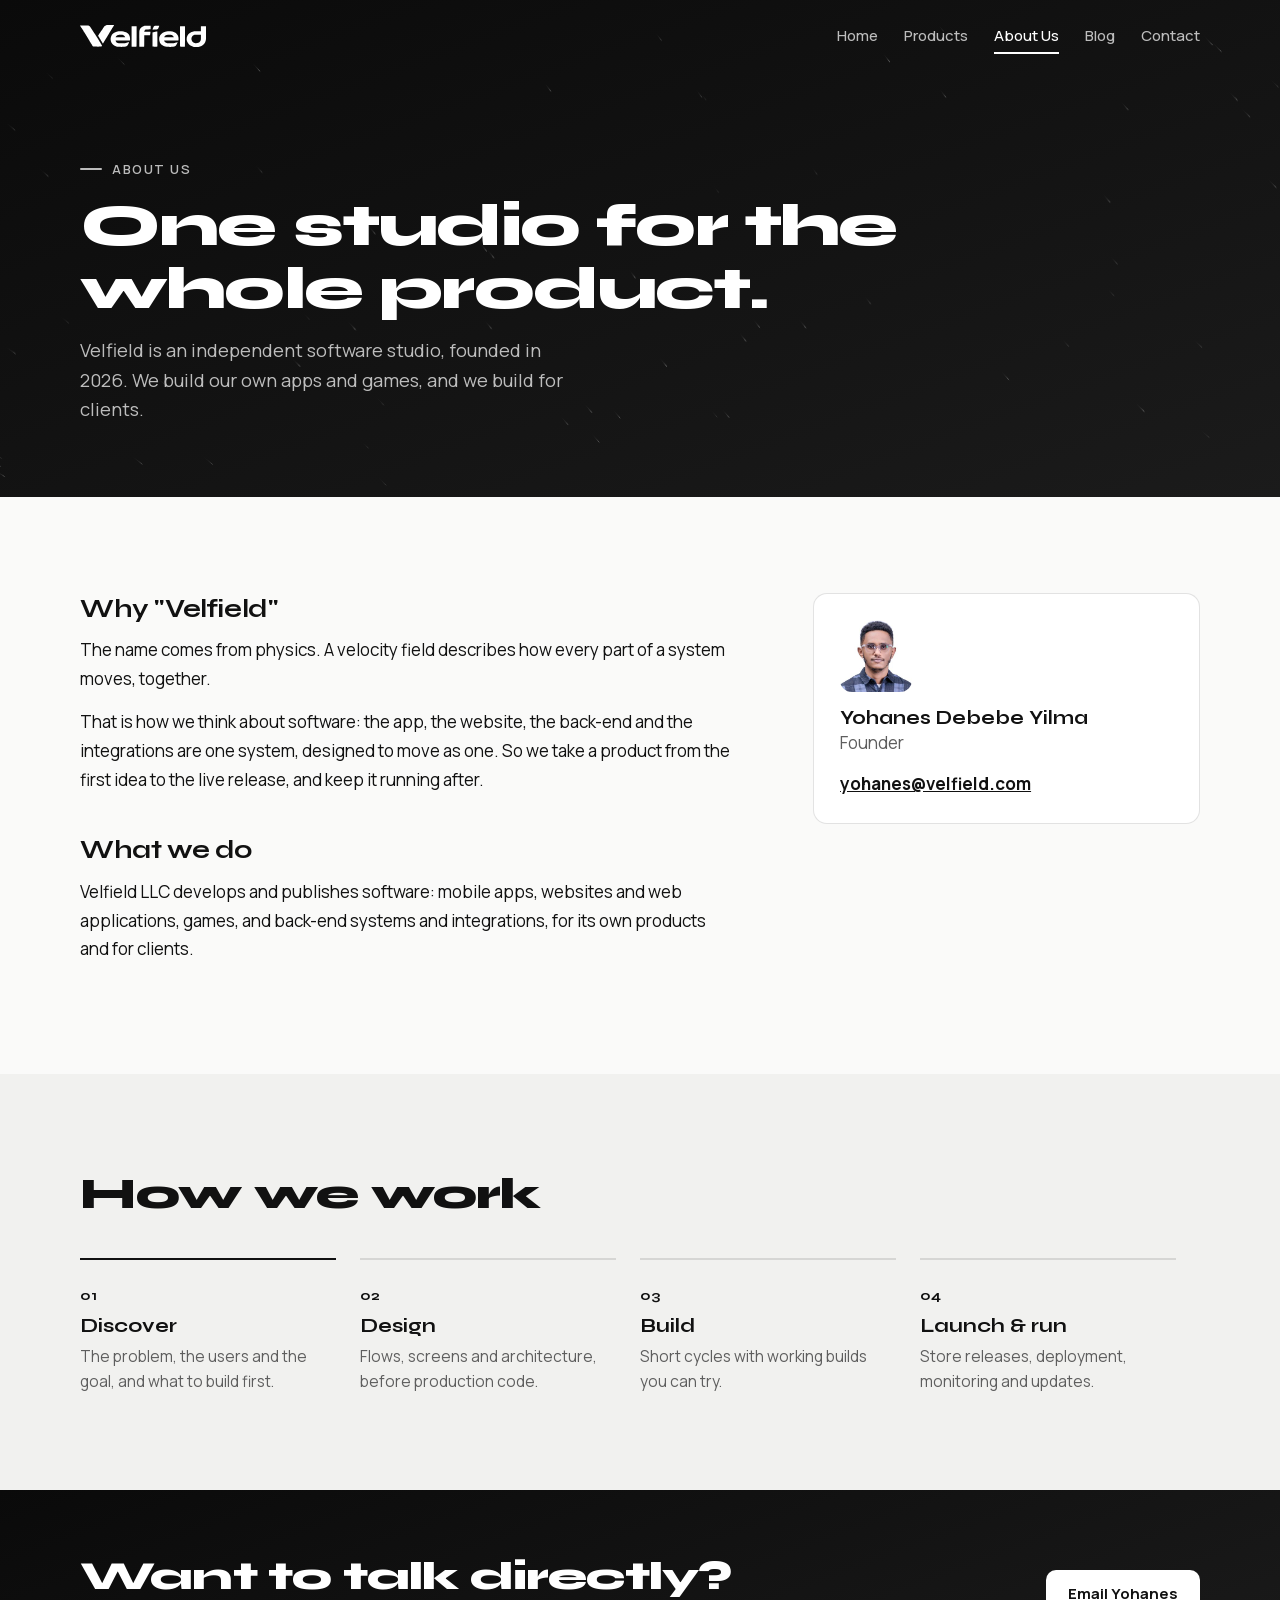
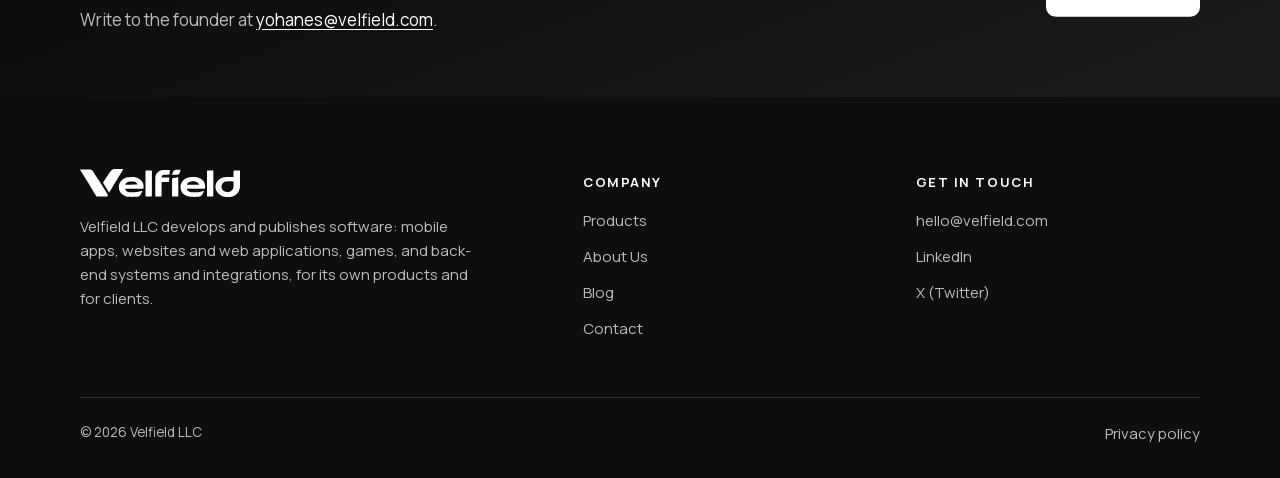
==== commit ebdaf81b: "SEO: keyword-aware titles and descriptions, schema.org graph on every page (Organization, WebSite, b" ====
--- a/about/index.html
+++ b/about/index.html
@@ -5,28 +5,32 @@
 <meta name="viewport" content="width=device-width, initial-scale=1, viewport-fit=cover">
 <meta http-equiv="Content-Security-Policy" content="default-src 'self'; img-src 'self' data:; style-src 'self' 'unsafe-inline'; script-src 'self' 'unsafe-inline'; font-src 'self'; connect-src 'self'; base-uri 'self'; form-action 'none'; object-src 'none'">
 <meta name="referrer" content="strict-origin-when-cross-origin">
-<title>About Us · Velfield</title>
-<meta name="description" content="Velfield is an independent software studio founded in 2026 by Yohanes Debebe Yilma.">
+<title>About Velfield, an independent software studio</title>
+<meta name="description" content="Velfield is an independent software studio founded in 2026 by Yohanes Debebe Yilma. We build our own apps and games, and software for clients.">
 <meta name="theme-color" content="#0E0E0E">
 <link rel="canonical" href="https://velfield.com/about/">
 <meta property="og:type" content="website">
+<meta property="og:locale" content="en_US">
 <meta property="og:site_name" content="Velfield">
-<meta property="og:title" content="About Us · Velfield">
-<meta property="og:description" content="Velfield is an independent software studio founded in 2026 by Yohanes Debebe Yilma.">
+<meta property="og:title" content="About Velfield, an independent software studio">
+<meta property="og:description" content="Velfield is an independent software studio founded in 2026 by Yohanes Debebe Yilma. We build our own apps and games, and software for clients.">
 <meta property="og:url" content="https://velfield.com/about/">
 <meta property="og:image" content="https://velfield.com/og.png">
 <meta property="og:image:width" content="1200">
 <meta property="og:image:height" content="630">
+<meta property="og:image:alt" content="Velfield: software, built end to end.">
 <meta name="twitter:card" content="summary_large_image">
 <meta name="twitter:site" content="@velfield">
 <link rel="icon" href="/favicon.ico" sizes="48x48">
 <link rel="icon" href="/favicon.svg" type="image/svg+xml">
 <link rel="apple-touch-icon" href="/apple-touch-icon.png">
 <link rel="manifest" href="/site.webmanifest">
+<link rel="alternate" type="application/rss+xml" title="Velfield blog" href="https://velfield.com/blog/feed.xml">
 <link rel="preload" href="/assets/fonts/syne-latin.woff2" as="font" type="font/woff2" crossorigin>
 <link rel="preload" href="/assets/fonts/manrope-latin.woff2" as="font" type="font/woff2" crossorigin>
 <link rel="stylesheet" href="/assets/site.css?v=0b136554">
 <script>document.documentElement.classList.add('js')</script>
+<script type="application/ld+json">{"@context":"https://schema.org","@graph":[{"@type":"WebSite","@id":"https://velfield.com/#website","name":"Velfield","url":"https://velfield.com/","publisher":{"@id":"https://velfield.com/#org"},"inLanguage":"en"},{"@type":"Organization","@id":"https://velfield.com/#org","name":"Velfield LLC","alternateName":"Velfield","url":"https://velfield.com/","logo":{"@type":"ImageObject","url":"https://velfield.com/icon-512.png","width":512,"height":512},"image":"https://velfield.com/og.png","email":"hello@velfield.com","description":"Velfield LLC develops and publishes software: mobile apps, websites and web applications, games, and back-end systems and integrations, for its own products and for clients.","foundingDate":"2026","founder":{"@id":"https://velfield.com/about/#founder"},"knowsAbout":["Mobile app development","Android apps","iOS apps","Web applications","Websites","Game development","Back-end development","API integrations"],"sameAs":["https://www.linkedin.com/company/velfield/","https://x.com/velfield"]},{"@type":"AboutPage","@id":"https://velfield.com/about/#page","url":"https://velfield.com/about/","name":"About Velfield, an independent software studio","description":"Velfield is an independent software studio founded in 2026 by Yohanes Debebe Yilma. We build our own apps and games, and software for clients.","isPartOf":{"@id":"https://velfield.com/#website"},"about":{"@id":"https://velfield.com/#org"},"inLanguage":"en","primaryImageOfPage":"https://velfield.com/og.png","breadcrumb":{"@id":"https://velfield.com/about/#breadcrumb"}},{"@type":"BreadcrumbList","@id":"https://velfield.com/about/#breadcrumb","itemListElement":[{"@type":"ListItem","position":1,"name":"Home","item":"https://velfield.com/"},{"@type":"ListItem","position":2,"name":"About Us","item":"https://velfield.com/about/"}]},{"@type":"Person","@id":"https://velfield.com/about/#founder","name":"Yohanes Debebe Yilma","jobTitle":"Founder","email":"yohanes@velfield.com","image":"https://velfield.com/assets/founder-sm.jpg","worksFor":{"@id":"https://velfield.com/#org"},"sameAs":["https://www.linkedin.com/in/yohanes-d-yilma-76024a209/"]}]}</script>
 </head>
 <body>
 <a class="skip" href="#main">Skip to content</a>
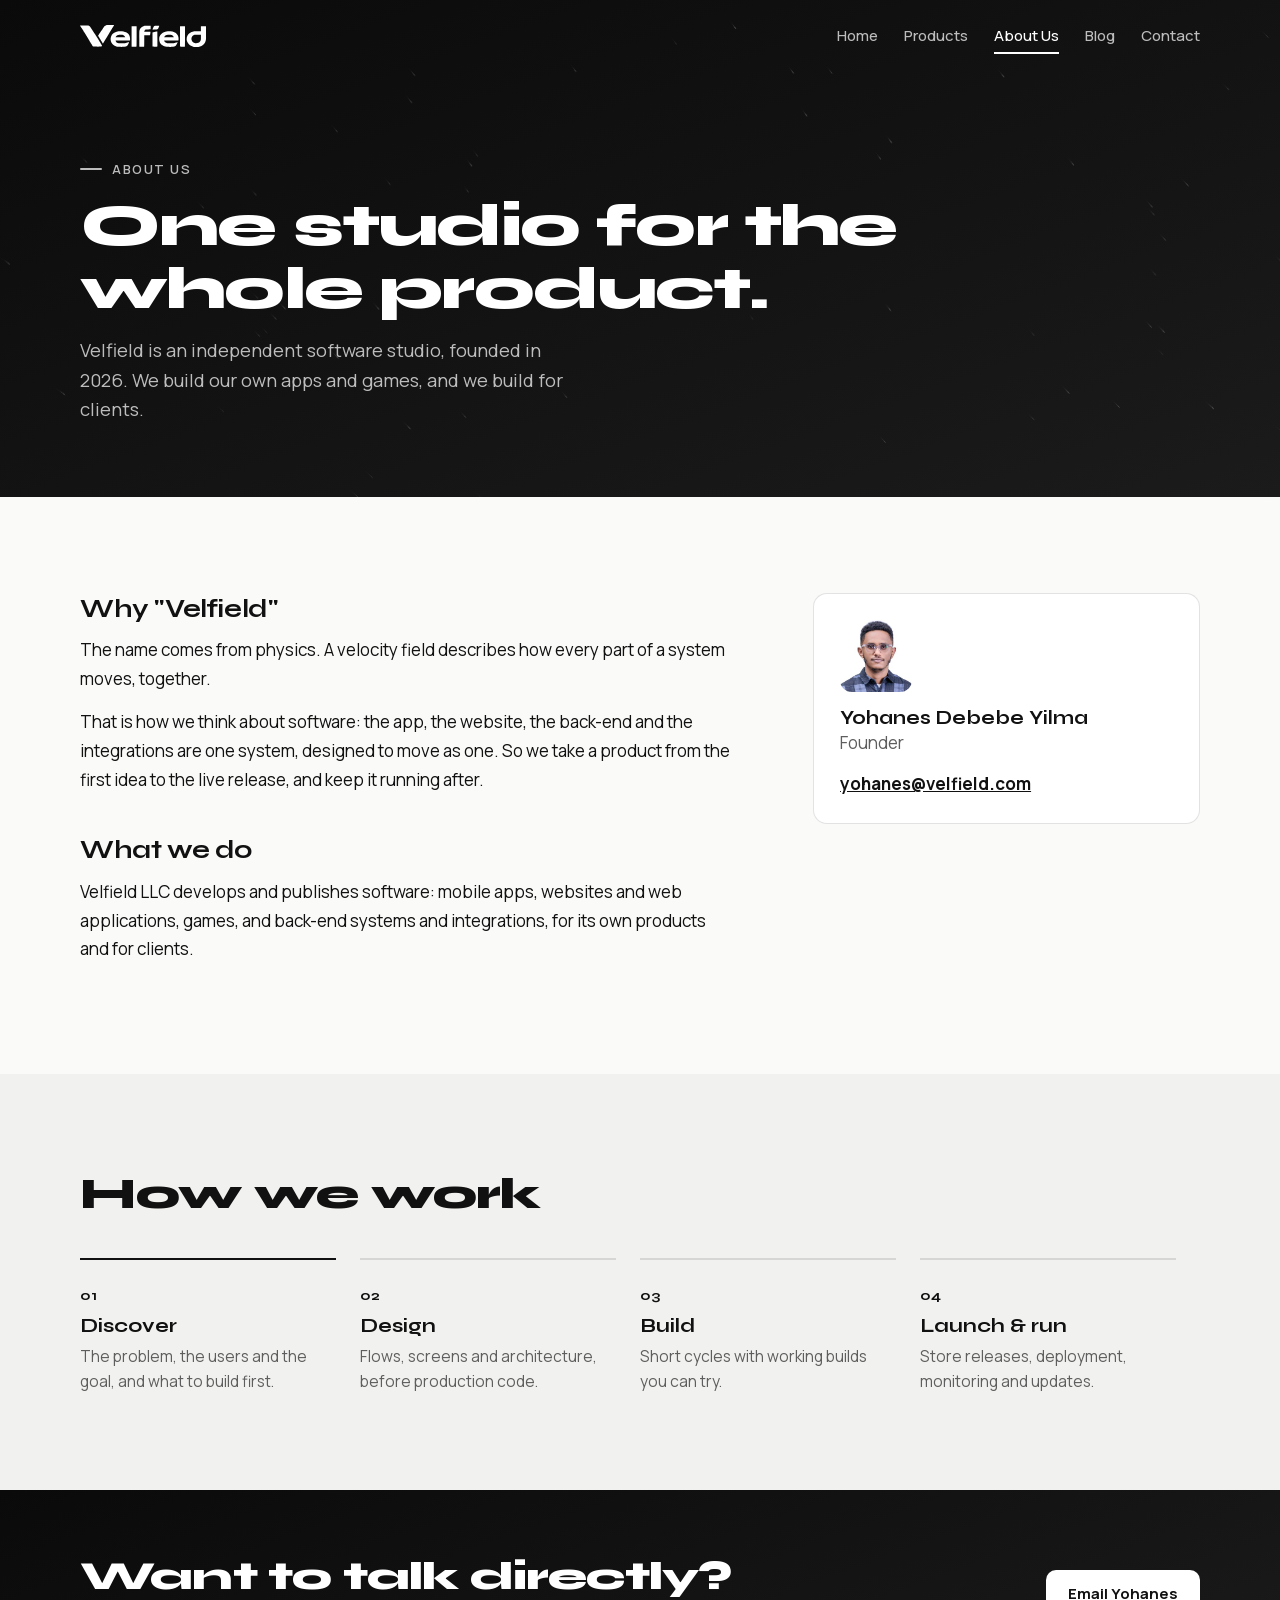
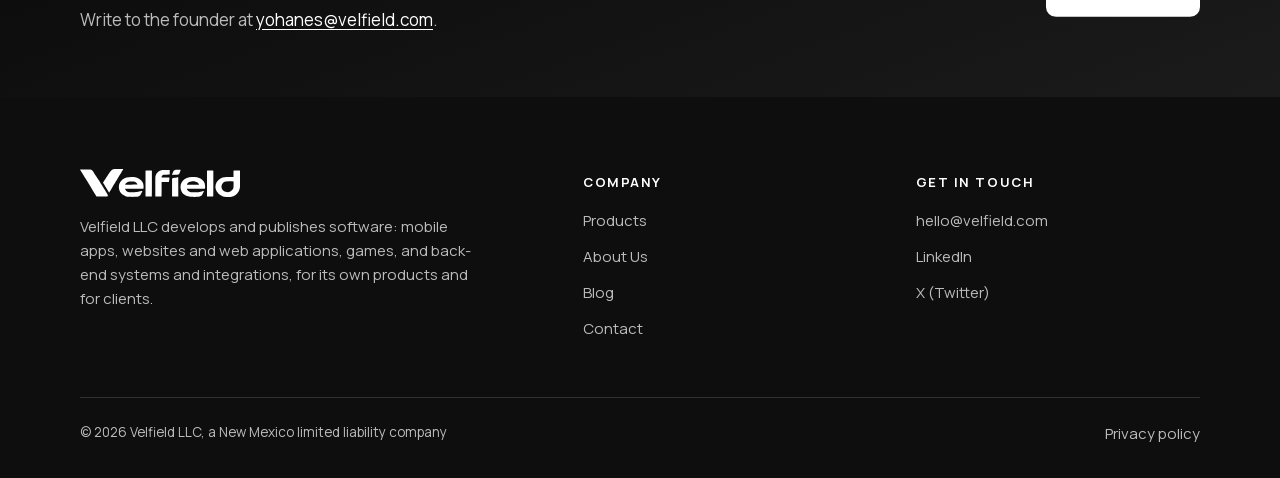
==== commit 577e8c31: "Velfield LLC approved: New Mexico LLC wording in privacy policies and footer, legal name and foundin" ====
--- a/about/index.html
+++ b/about/index.html
@@ -30,7 +30,7 @@
 <link rel="preload" href="/assets/fonts/manrope-latin.woff2" as="font" type="font/woff2" crossorigin>
 <link rel="stylesheet" href="/assets/site.css?v=0b136554">
 <script>document.documentElement.classList.add('js')</script>
-<script type="application/ld+json">{"@context":"https://schema.org","@graph":[{"@type":"WebSite","@id":"https://velfield.com/#website","name":"Velfield","url":"https://velfield.com/","publisher":{"@id":"https://velfield.com/#org"},"inLanguage":"en"},{"@type":"Organization","@id":"https://velfield.com/#org","name":"Velfield LLC","alternateName":"Velfield","url":"https://velfield.com/","logo":{"@type":"ImageObject","url":"https://velfield.com/icon-512.png","width":512,"height":512},"image":"https://velfield.com/og.png","email":"hello@velfield.com","description":"Velfield LLC develops and publishes software: mobile apps, websites and web applications, games, and back-end systems and integrations, for its own products and for clients.","foundingDate":"2026","founder":{"@id":"https://velfield.com/about/#founder"},"knowsAbout":["Mobile app development","Android apps","iOS apps","Web applications","Websites","Game development","Back-end development","API integrations"],"sameAs":["https://www.linkedin.com/company/velfield/","https://x.com/velfield"]},{"@type":"AboutPage","@id":"https://velfield.com/about/#page","url":"https://velfield.com/about/","name":"About Velfield, an independent software studio","description":"Velfield is an independent software studio founded in 2026 by Yohanes Debebe Yilma. We build our own apps and games, and software for clients.","isPartOf":{"@id":"https://velfield.com/#website"},"about":{"@id":"https://velfield.com/#org"},"inLanguage":"en","primaryImageOfPage":"https://velfield.com/og.png","breadcrumb":{"@id":"https://velfield.com/about/#breadcrumb"}},{"@type":"BreadcrumbList","@id":"https://velfield.com/about/#breadcrumb","itemListElement":[{"@type":"ListItem","position":1,"name":"Home","item":"https://velfield.com/"},{"@type":"ListItem","position":2,"name":"About Us","item":"https://velfield.com/about/"}]},{"@type":"Person","@id":"https://velfield.com/about/#founder","name":"Yohanes Debebe Yilma","jobTitle":"Founder","email":"yohanes@velfield.com","image":"https://velfield.com/assets/founder-sm.jpg","worksFor":{"@id":"https://velfield.com/#org"},"sameAs":["https://www.linkedin.com/in/yohanes-d-yilma-76024a209/"]}]}</script>
+<script type="application/ld+json">{"@context":"https://schema.org","@graph":[{"@type":"WebSite","@id":"https://velfield.com/#website","name":"Velfield","url":"https://velfield.com/","publisher":{"@id":"https://velfield.com/#org"},"inLanguage":"en"},{"@type":"Organization","@id":"https://velfield.com/#org","name":"Velfield LLC","alternateName":"Velfield","url":"https://velfield.com/","logo":{"@type":"ImageObject","url":"https://velfield.com/icon-512.png","width":512,"height":512},"image":"https://velfield.com/og.png","email":"hello@velfield.com","description":"Velfield LLC develops and publishes software: mobile apps, websites and web applications, games, and back-end systems and integrations, for its own products and for clients.","legalName":"Velfield LLC","foundingDate":"2026-11-09","founder":{"@id":"https://velfield.com/about/#founder"},"knowsAbout":["Mobile app development","Android apps","iOS apps","Web applications","Websites","Game development","Back-end development","API integrations"],"sameAs":["https://www.linkedin.com/company/velfield/","https://x.com/velfield"]},{"@type":"AboutPage","@id":"https://velfield.com/about/#page","url":"https://velfield.com/about/","name":"About Velfield, an independent software studio","description":"Velfield is an independent software studio founded in 2026 by Yohanes Debebe Yilma. We build our own apps and games, and software for clients.","isPartOf":{"@id":"https://velfield.com/#website"},"about":{"@id":"https://velfield.com/#org"},"inLanguage":"en","primaryImageOfPage":"https://velfield.com/og.png","breadcrumb":{"@id":"https://velfield.com/about/#breadcrumb"}},{"@type":"BreadcrumbList","@id":"https://velfield.com/about/#breadcrumb","itemListElement":[{"@type":"ListItem","position":1,"name":"Home","item":"https://velfield.com/"},{"@type":"ListItem","position":2,"name":"About Us","item":"https://velfield.com/about/"}]},{"@type":"Person","@id":"https://velfield.com/about/#founder","name":"Yohanes Debebe Yilma","jobTitle":"Founder","email":"yohanes@velfield.com","image":"https://velfield.com/assets/founder-sm.jpg","worksFor":{"@id":"https://velfield.com/#org"},"sameAs":["https://www.linkedin.com/in/yohanes-d-yilma-76024a209/"]}]}</script>
 </head>
 <body>
 <a class="skip" href="#main">Skip to content</a>
@@ -89,7 +89,7 @@
       <nav class="fcol" aria-label="Company"><h2>Company</h2><a href="/products/">Products</a><a href="/about/">About Us</a><a href="/blog/">Blog</a><a href="/contact/">Contact</a></nav>
       <div class="fcol"><h2>Get in touch</h2><a href="mailto:hello@velfield.com">hello@velfield.com</a><a href="https://www.linkedin.com/company/velfield/" rel="me noopener" target="_blank">LinkedIn</a><a href="https://x.com/velfield" rel="me noopener" target="_blank">X (Twitter)</a></div>
     </div>
-    <div class="fbase"><span>© 2026 Velfield LLC</span><a href="/privacy/">Privacy policy</a></div>
+    <div class="fbase"><span>© 2026 Velfield LLC, a New Mexico limited liability company</span><a href="/privacy/">Privacy policy</a></div>
   </div>
 </footer>
 <script src="/assets/site.js?v=e386d2ab" defer></script>
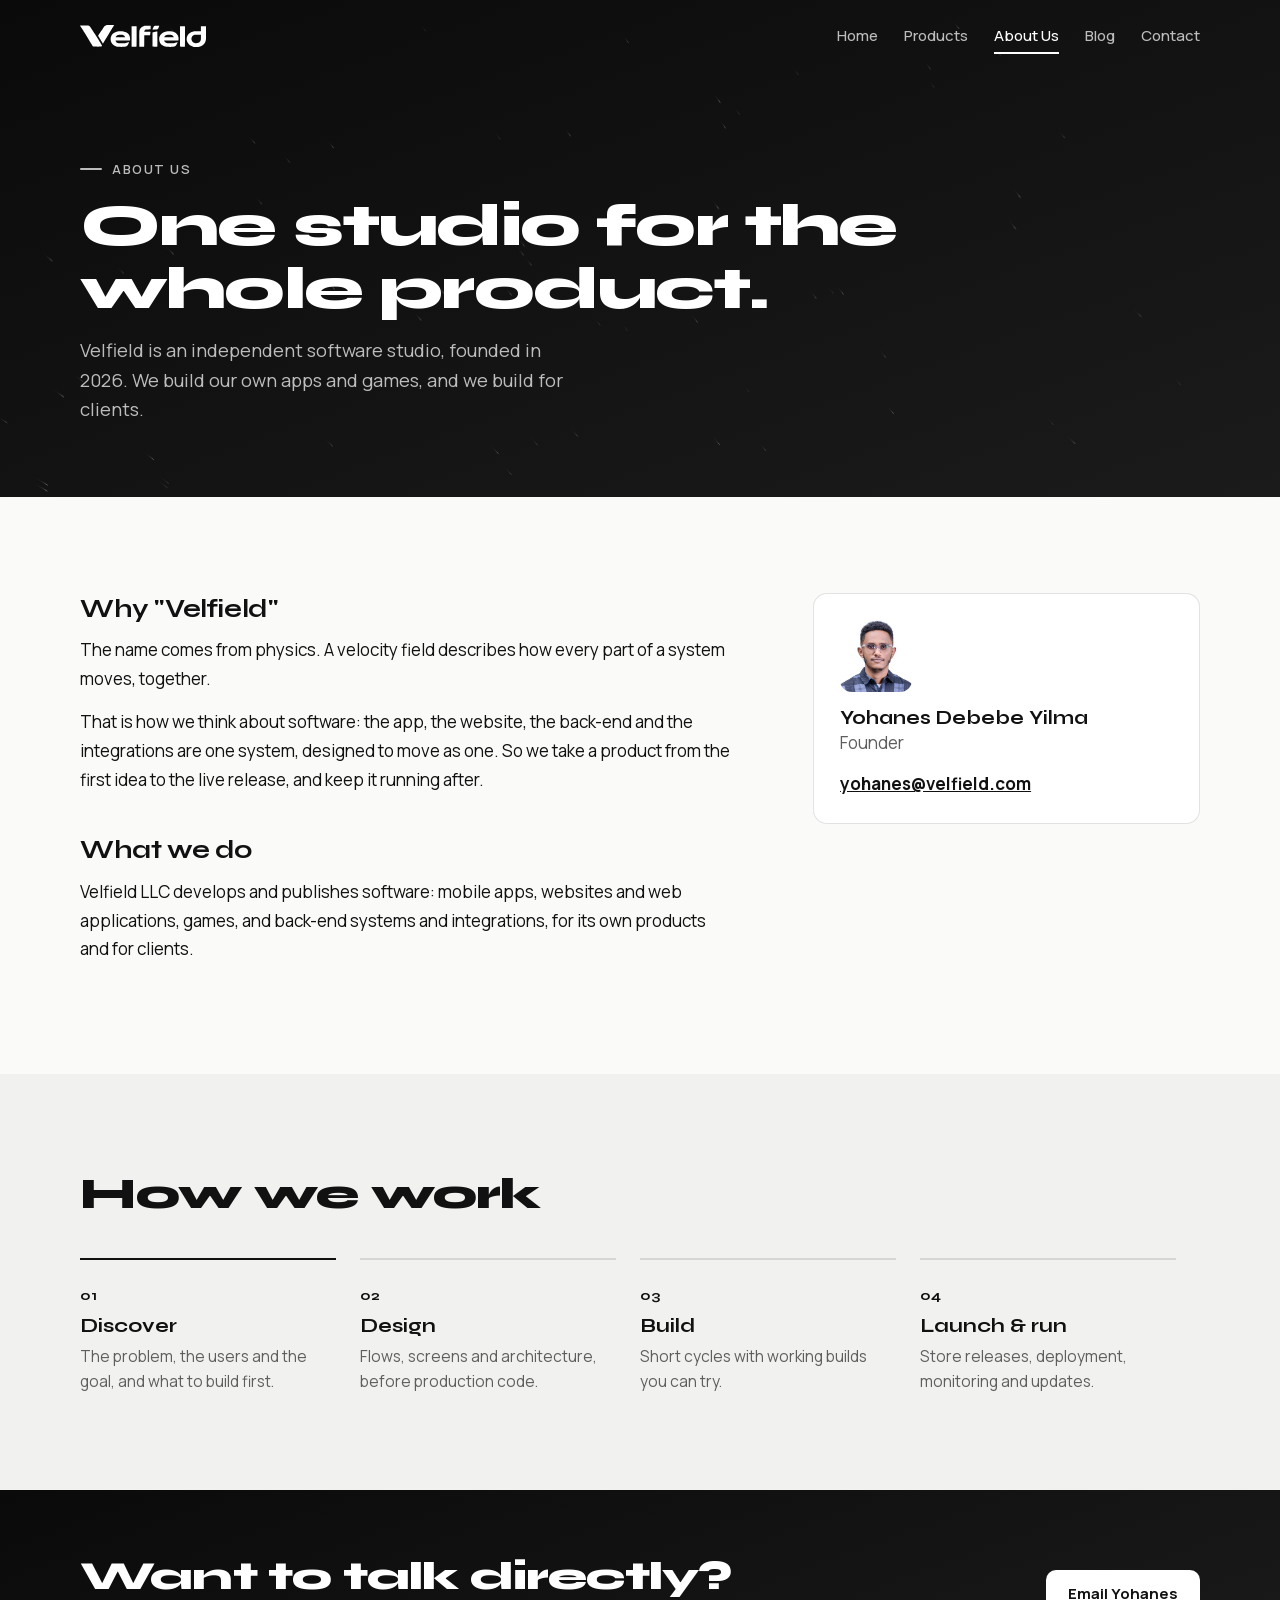
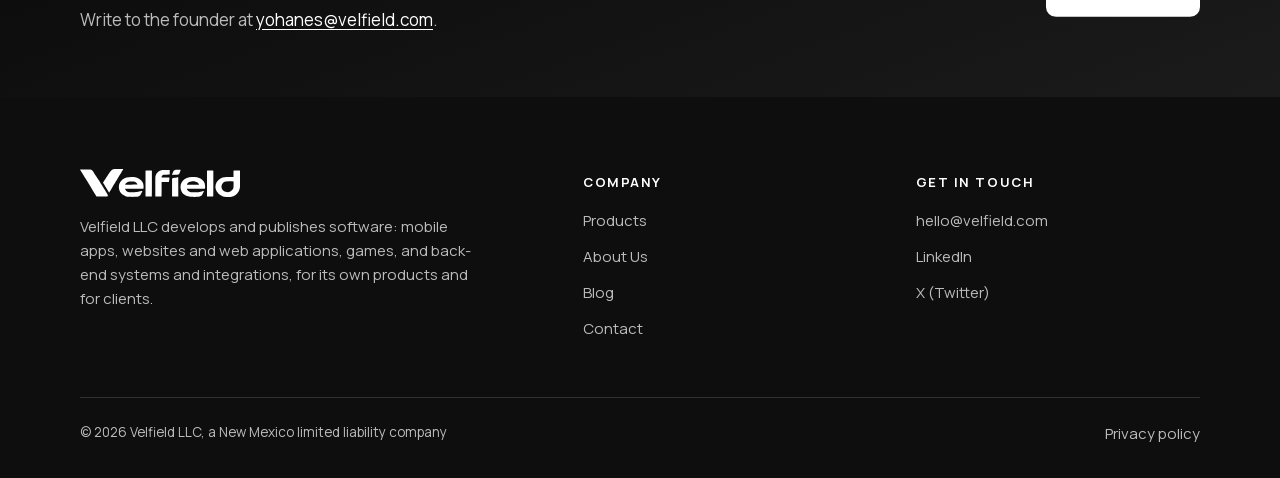
==== commit cee81a54: "Fix: cards with the top-down reveal never appeared (IntersectionObserver ignores fully clipped eleme" ====
--- a/about/index.html
+++ b/about/index.html
@@ -92,6 +92,6 @@
     <div class="fbase"><span>© 2026 Velfield LLC, a New Mexico limited liability company</span><a href="/privacy/">Privacy policy</a></div>
   </div>
 </footer>
-<script src="/assets/site.js?v=e386d2ab" defer></script>
+<script src="/assets/site.js?v=38d24b44" defer></script>
 </body>
 </html>
